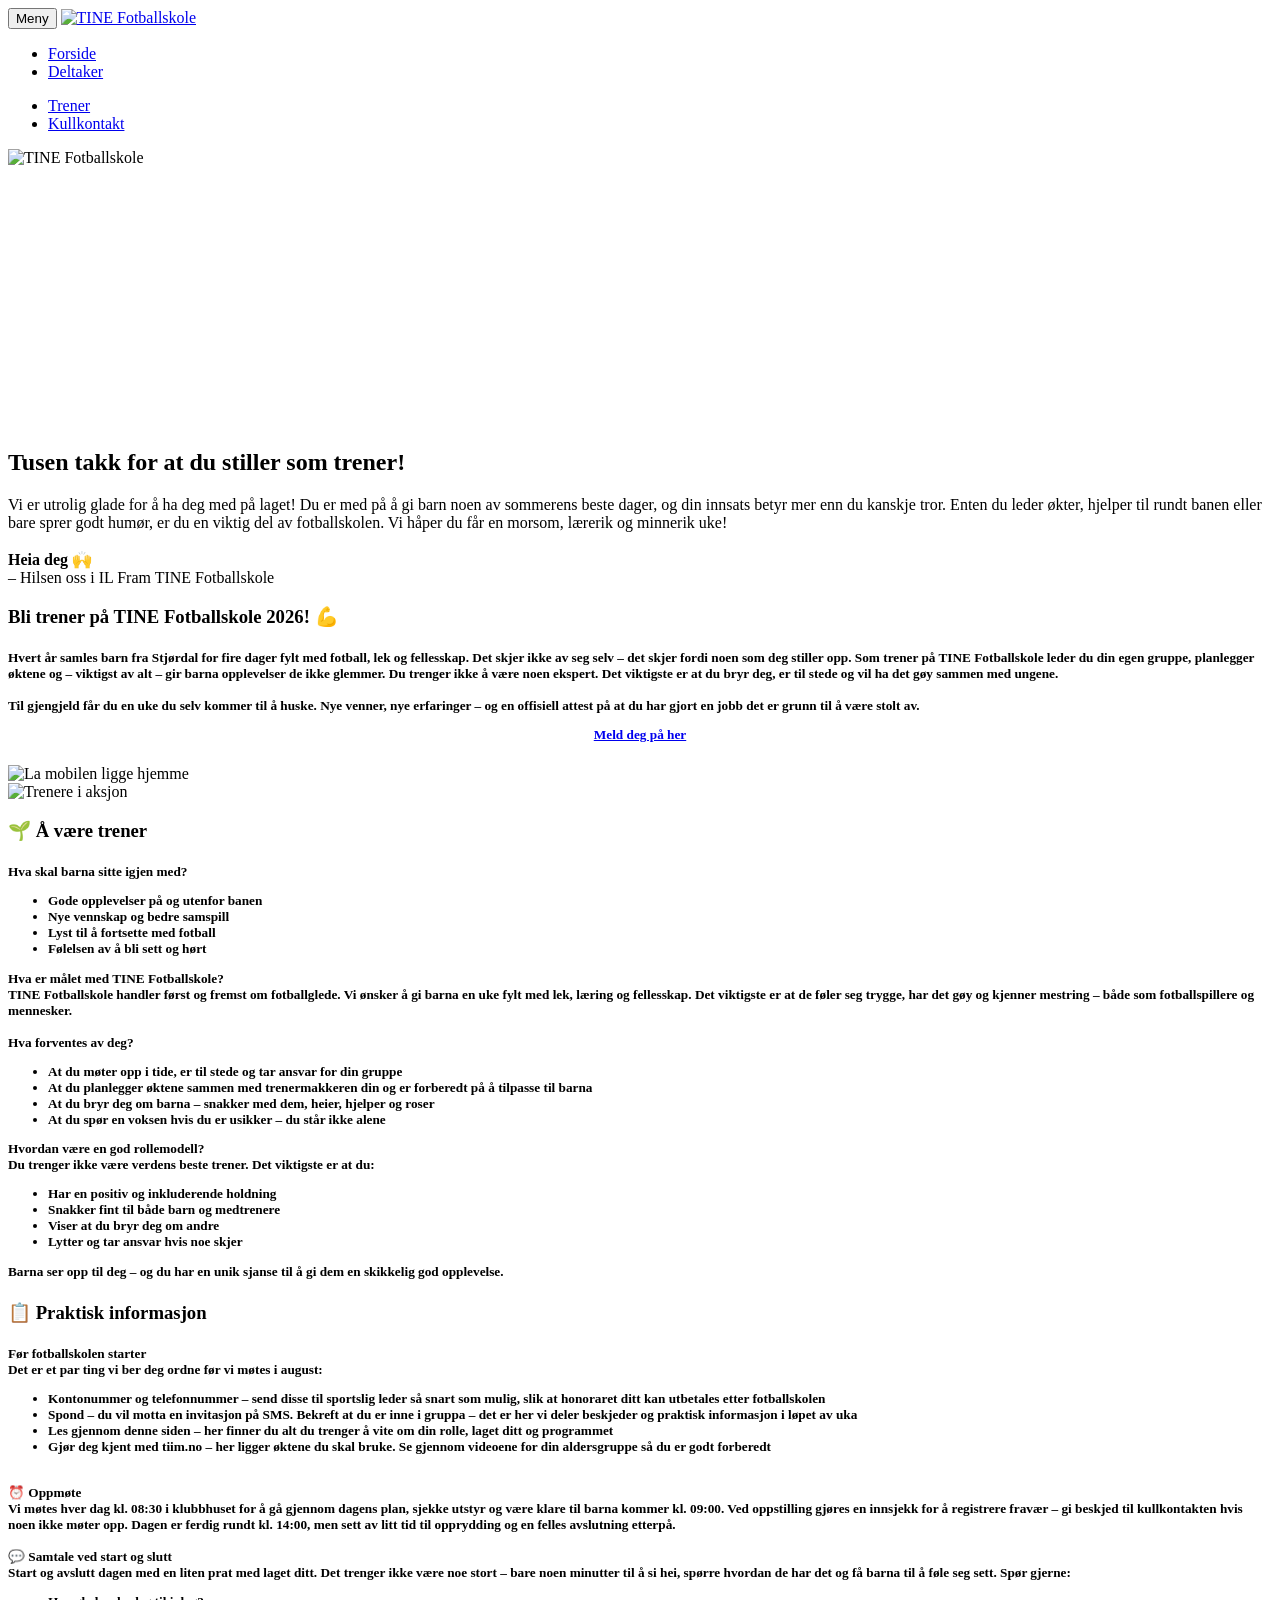
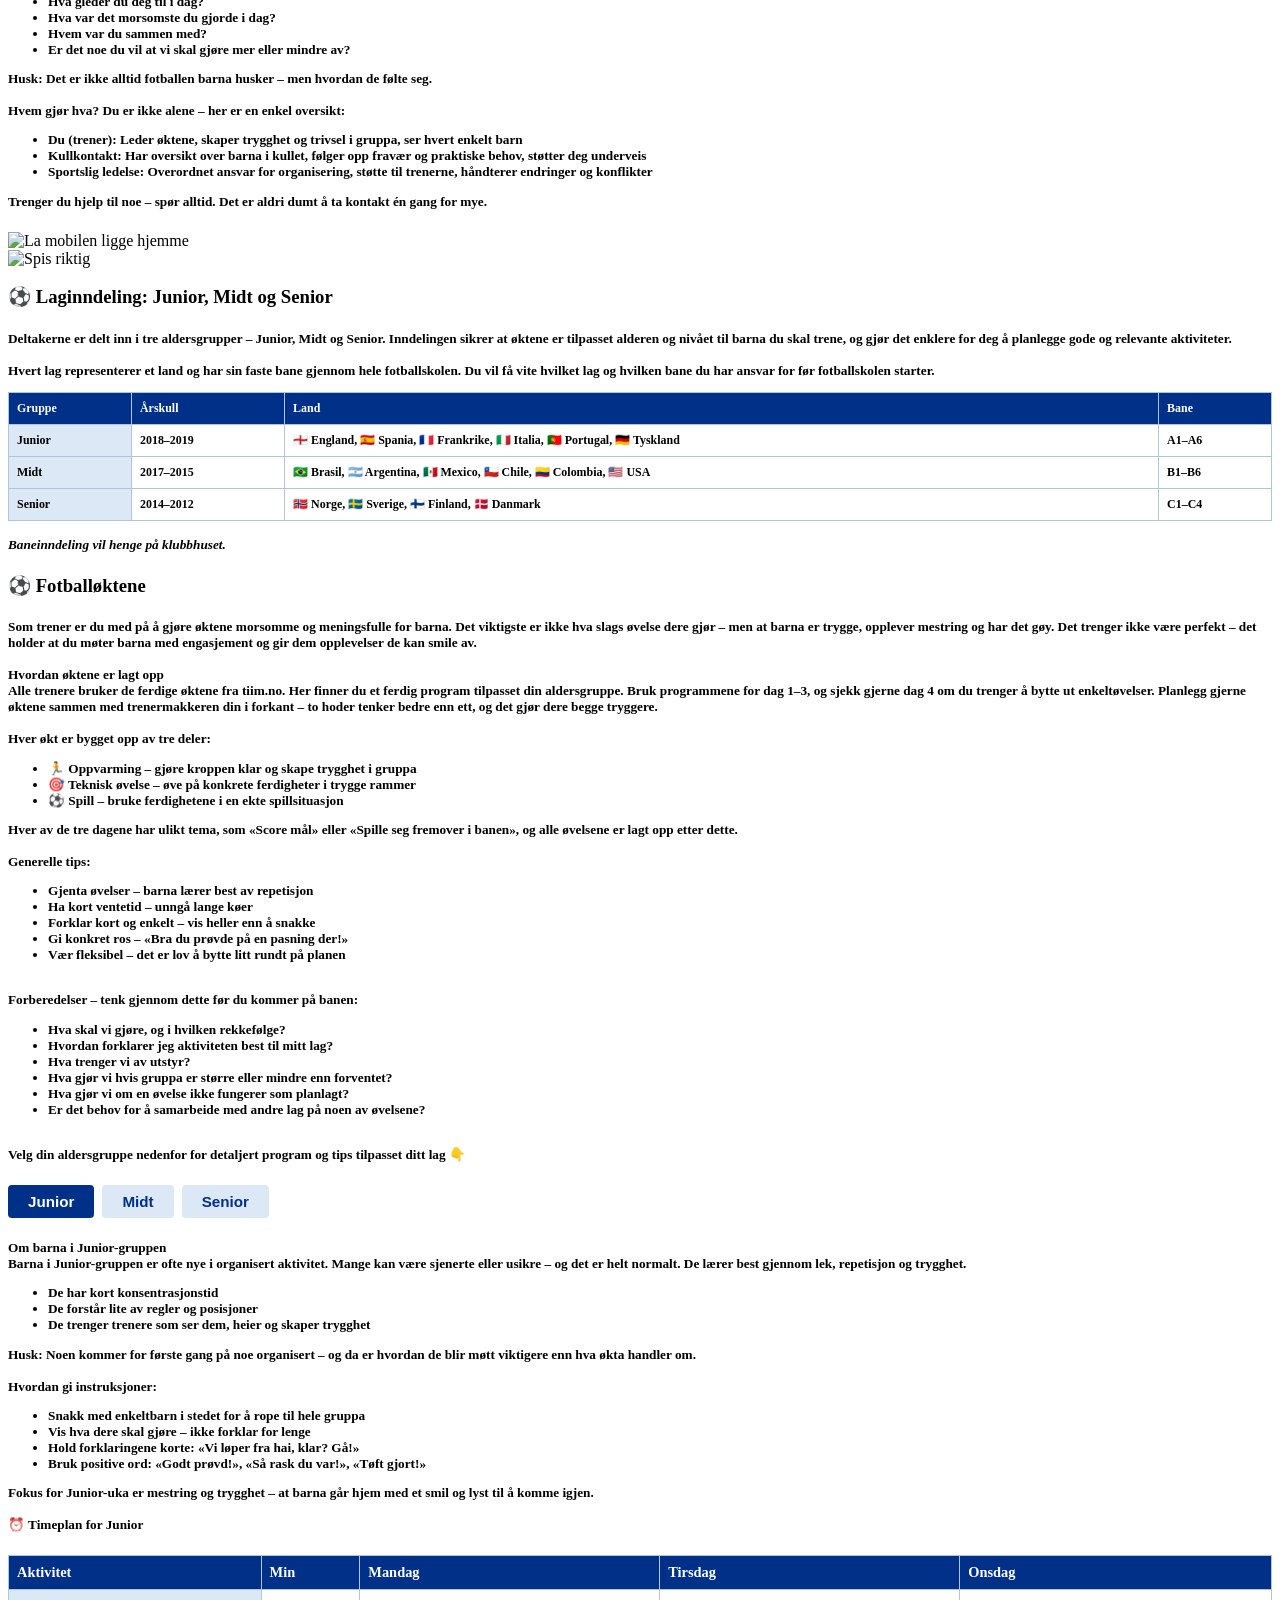
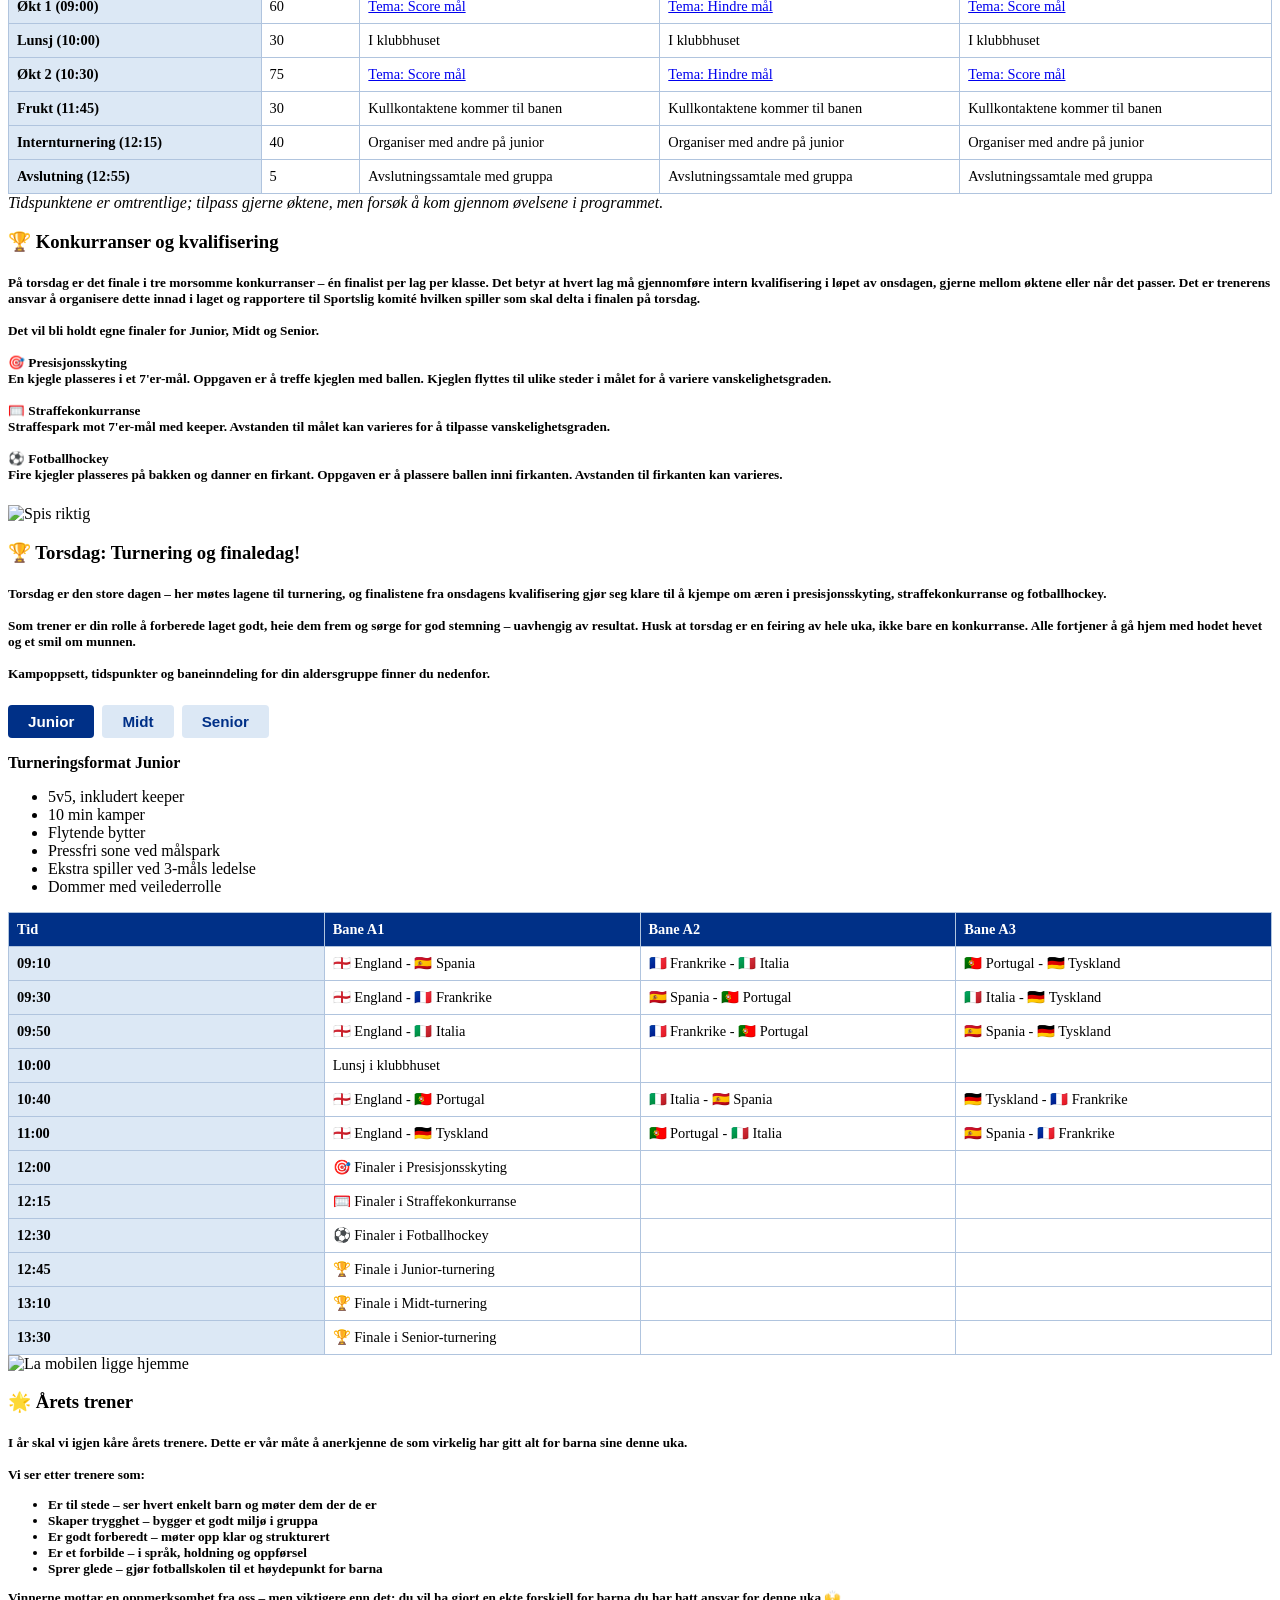
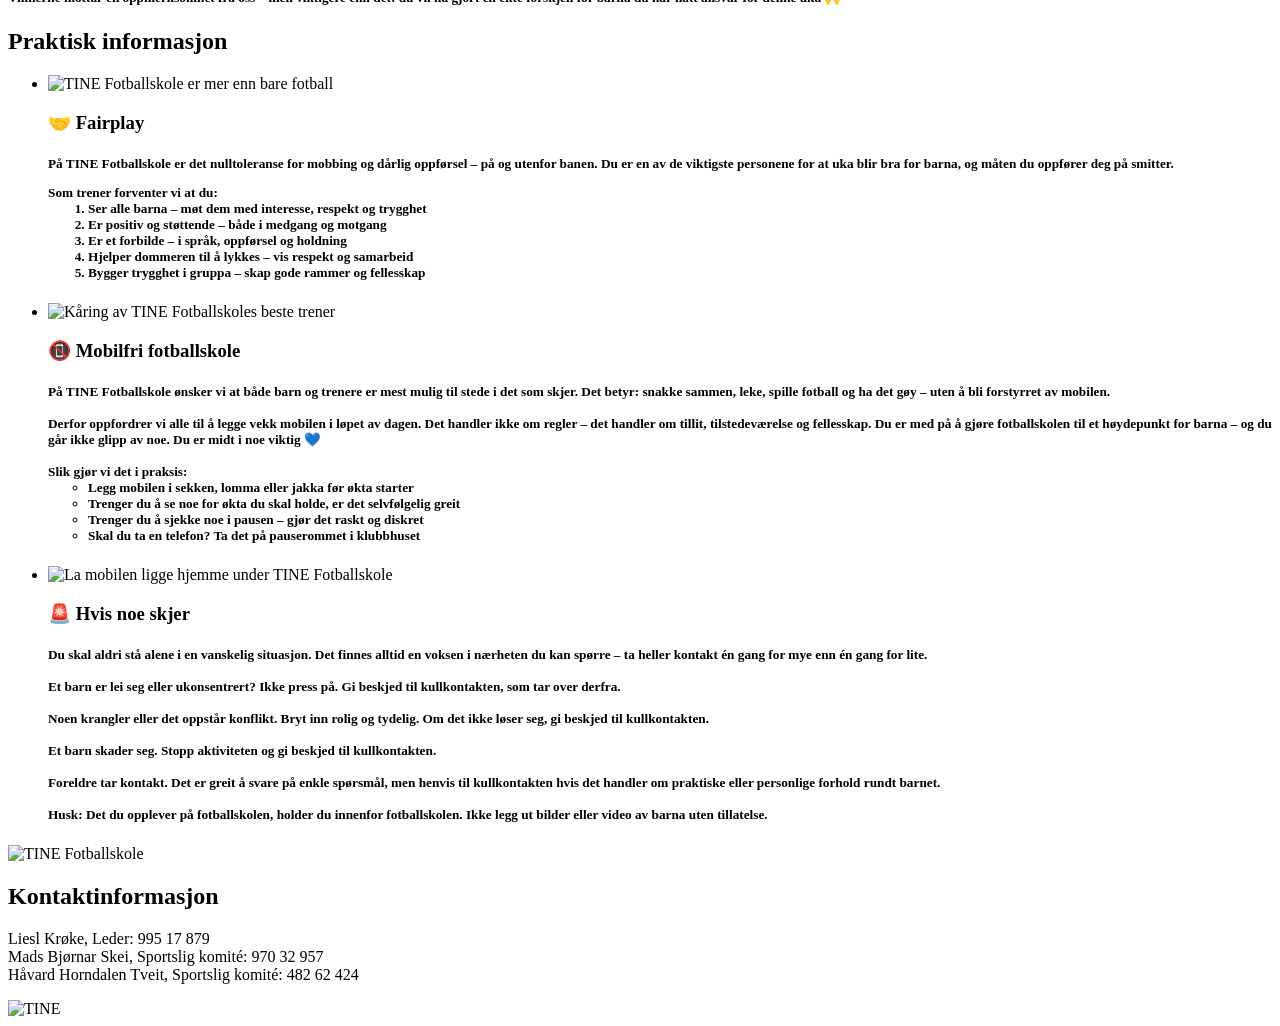
==== trener.html @ 1064e2b9 "Add files via upload" ====
<!doctype html>
<html class="no-js" lang="no">
  <head>
    <meta charset="utf-8" />
    <meta name="viewport" content="width=device-width, initial-scale=1" />
    <title>Trener – TINE Fotballskole</title>

    <link rel="stylesheet" type="text/css" href="Stilark/critical.css" />
    <link rel="stylesheet" type="text/css" href="Stilark/main-style.css" />
    <link rel="stylesheet" type="text/css" href="Stilark/custom.css" />
  </head>

  <body data-portal-component-type="page">
    <header class="page-header page-header--expanded" id="top">
      <div class="page-header__container">
        <button
          class="page-header__toggle page-header__toggle--menu icon icon--hamburger icon--open"
          aria-controls="page-header__menu"
          aria-label="Hovedmeny"
          aria-expanded="false"
        >
          <span class="aria__hide-text">Meny</span>
        </button>

        <a href="index.html" class="page-header__logo" alt="TINE Fotballskole">
          <img
            src="Bilder/logo-tinefootballschool_2021.png"
            class="page-header__logo-img"
            alt="TINE Fotballskole"
          />
        </a>

        <nav class="page-header__menu" id="page-header__menu">
          <div class="page-header__menu--top">
            <ul class="page-header__menu-list">
              <li class="page-header__menu-item">
                <a class="page-header__menu-link" href="index.html">Forside</a>
              </li>
              <li class="page-header__menu-item">
                <a class="page-header__menu-link" href="deltaker.html"
                  >Deltaker</a
                >
              </li>
            </ul>
            <ul class="page-header__menu-list">
              <li class="page-header__menu-item">
                <a class="page-header__menu-link" href="trener.html">Trener</a>
              </li>
              <li class="page-header__menu-item">
                <a class="page-header__menu-link" href="kullkontakt.html"
                  >Kullkontakt</a
                >
              </li>
            </ul>
          </div>
        </nav>
      </div>
    </header>

    <section class="main-container" data-portal-component-type="region">
      <!-- HERO / INTRO -->
      <div class="part">
        <div class="o-intro">
          <div class="m-media o-intro__media">
            <img
              src="Bilder/bilde_generelt1.jpg"
              alt="TINE Fotballskole"
              style="width: 100%; min-height: 280px; object-fit: cover"
            />
          </div>
          <div class="o-intro__content">
            <div class="o-intro__link-container o-intro__link-container-green">
              <div class="o-intro__text">
                <h1 class="o-intro__heading">
                  Tusen takk for at du stiller som trener!
                </h1>
                <p class="o-intro__preface">
                  Vi er utrolig glade for å ha deg med på laget! Du er med på å
                  gi barn noen av sommerens beste dager, og din innsats betyr
                  mer enn du kanskje tror. Enten du leder økter, hjelper til
                  rundt banen eller bare sprer godt humør, er du en viktig del
                  av fotballskolen. Vi håper du får en morsom, lærerik og
                  minnerik uke!
                  <br /><br />
                  <strong>Heia deg 🙌</strong>
                  <br />
                  – Hilsen oss i IL Fram TINE Fotballskole
                </p>
              </div>
            </div>
          </div>
        </div>
      </div>
      <!-- CARD 1: Praktisk info -->
      <div class="flower-divider m-card m-card--featured m-card--image">
        <div class="m-card__inner">
          <div class="m-card__content m-card__content-pink">
            <h3 class="m-card__heading t-heading">
              <strong>Bli trener på TINE Fotballskole 2026! 💪</strong>
            </h3>
            <h5 class="m-card__preface t-preface">
              Hvert år samles barn fra Stjørdal for fire dager fylt med fotball,
              lek og fellesskap. Det skjer ikke av seg selv – det skjer fordi
              noen som deg stiller opp. Som trener på TINE Fotballskole leder du
              din egen gruppe, planlegger øktene og – viktigst av alt – gir
              barna opplevelser de ikke glemmer. Du trenger ikke å være noen
              ekspert. Det viktigste er at du bryr deg, er til stede og vil ha
              det gøy sammen med ungene.
              <br /><br />
              Til gjengjeld får du en uke du selv kommer til å huske. Nye
              venner, nye erfaringer – og en offisiell attest på at du har gjort
              en jobb det er grunn til å være stolt av.
              <br />
              <p style="text-align: center">
                <a
                  href="https://forms.gle/mnMu7Pk9ywzJajiG9"
                  class="btn btn--default"
                  >Meld deg på her</a
                >
              </p>
            </h5>
          </div>
          <div class="m-media m-card__image">
            <img
              src="Bilder/bilde_trener1.jpg"
              alt="La mobilen ligge hjemme"
              style="width: 100%; object-fit: cover"
            />
          </div>
        </div>
      </div>
      <!-- CARD 0: Å være trener -->
      <div class="flower-divider m-card m-card--featured m-card--image">
        <div class="m-card__inner">
          <div class="m-media m-card__image">
            <img
              src="Bilder/bilde_trener2.jpg"
              alt="Trenere i aksjon"
              style="width: 100%; object-fit: cover"
            />
          </div>
          <div class="m-card__content m-card__content-blue">
            <h3 class="m-card__heading t-heading">
              <strong>🌱 Å være trener</strong>
            </h3>
            <h5 class="m-card__preface t-preface">
              <strong>Hva skal barna sitte igjen med?</strong>
              <ul>
                <li>Gode opplevelser på og utenfor banen</li>
                <li>Nye vennskap og bedre samspill</li>
                <li>Lyst til å fortsette med fotball</li>
                <li>Følelsen av å bli sett og hørt</li>
              </ul>
              <strong>Hva er målet med TINE Fotballskole?</strong>
              <br />
              TINE Fotballskole handler først og fremst om fotballglede. Vi
              ønsker å gi barna en uke fylt med lek, læring og fellesskap. Det
              viktigste er at de føler seg trygge, har det gøy og kjenner
              mestring – både som fotballspillere og mennesker.
              <br /><br />
              <strong>Hva forventes av deg?</strong>
              <ul>
                <li>
                  At du møter opp i tide, er til stede og tar ansvar for din
                  gruppe
                </li>
                <li>
                  At du planlegger øktene sammen med trenermakkeren din og er
                  forberedt på å tilpasse til barna
                </li>
                <li>
                  At du bryr deg om barna – snakker med dem, heier, hjelper og
                  roser
                </li>
                <li>
                  At du spør en voksen hvis du er usikker – du står ikke alene
                </li>
              </ul>
              <strong>Hvordan være en god rollemodell?</strong>
              <br />
              Du trenger ikke være verdens beste trener. Det viktigste er at du:
              <ul>
                <li>Har en positiv og inkluderende holdning</li>
                <li>Snakker fint til både barn og medtrenere</li>
                <li>Viser at du bryr deg om andre</li>
                <li>Lytter og tar ansvar hvis noe skjer</li>
              </ul>
              Barna ser opp til deg – og du har en unik sjanse til å gi dem en
              skikkelig god opplevelse.
            </h5>
          </div>
        </div>
      </div>

      <!-- CARD 1: Praktisk info -->
      <div class="flower-divider m-card m-card--featured m-card--image">
        <div class="m-card__inner">
          <div class="m-card__content m-card__content-green">
            <h3 class="m-card__heading t-heading">
              <strong>📋 Praktisk informasjon</strong>
            </h3>
            <h5 class="m-card__preface t-preface">
              <strong>Før fotballskolen starter</strong>
              <br />
              Det er et par ting vi ber deg ordne før vi møtes i august:
              <ul>
                <li>
                  <strong>Kontonummer og telefonnummer</strong> – send disse til
                  sportslig leder så snart som mulig, slik at honoraret ditt kan
                  utbetales etter fotballskolen
                </li>
                <li>
                  <strong>Spond</strong> – du vil motta en invitasjon på SMS.
                  Bekreft at du er inne i gruppa – det er her vi deler beskjeder
                  og praktisk informasjon i løpet av uka
                </li>
                <li>
                  <strong>Les gjennom denne siden</strong> – her finner du alt
                  du trenger å vite om din rolle, laget ditt og programmet
                </li>
                <li>
                  <strong>Gjør deg kjent med tiim.no</strong> – her ligger
                  øktene du skal bruke. Se gjennom videoene for din aldersgruppe
                  så du er godt forberedt
                </li>
              </ul>
              <br />
              <strong>⏰ Oppmøte</strong>
              <br />
              Vi møtes hver dag kl. <strong>08:30 i klubbhuset</strong> for å gå
              gjennom dagens plan, sjekke utstyr og være klare til barna kommer
              kl. 09:00. Ved oppstilling gjøres en innsjekk for å registrere
              fravær – gi beskjed til kullkontakten hvis noen ikke møter opp.
              Dagen er ferdig rundt kl. 14:00, men sett av litt tid til
              opprydding og en felles avslutning etterpå. <br /><br />
              <strong>💬 Samtale ved start og slutt</strong>
              <br />
              Start og avslutt dagen med en liten prat med laget ditt. Det
              trenger ikke være noe stort – bare noen minutter til å si hei,
              spørre hvordan de har det og få barna til å føle seg sett. Spør
              gjerne:
              <ul>
                <li>Hva gleder du deg til i dag?</li>
                <li>Hva var det morsomste du gjorde i dag?</li>
                <li>Hvem var du sammen med?</li>
                <li>Er det noe du vil at vi skal gjøre mer eller mindre av?</li>
              </ul>
              Husk: Det er ikke alltid fotballen barna husker – men hvordan de
              følte seg.
              <br /><br />
              <strong>Hvem gjør hva?</strong>
              Du er ikke alene – her er en enkel oversikt:
              <ul>
                <li>
                  <strong>Du (trener):</strong> Leder øktene, skaper trygghet og
                  trivsel i gruppa, ser hvert enkelt barn
                </li>
                <li>
                  <strong>Kullkontakt:</strong> Har oversikt over barna i
                  kullet, følger opp fravær og praktiske behov, støtter deg
                  underveis
                </li>
                <li>
                  <strong>Sportslig ledelse:</strong> Overordnet ansvar for
                  organisering, støtte til trenerne, håndterer endringer og
                  konflikter
                </li>
              </ul>
              Trenger du hjelp til noe – spør alltid. Det er aldri dumt å ta
              kontakt én gang for mye.
            </h5>
          </div>
          <div class="m-media m-card__image">
            <img
              src="Bilder/bilde_keeper.jpg"
              alt="La mobilen ligge hjemme"
              style="width: 100%; object-fit: cover"
            />
          </div>
        </div>
      </div>

      <!-- CARD 2: Laginndeling -->
      <div class="flower-divider m-card m-card--featured m-card--image">
        <div class="m-card__inner">
          <div class="m-media m-card__image">
            <img
              src="Bilder/bilde_mat.jpg"
              alt="Spis riktig"
              style="width: 100%; object-fit: cover"
            />
          </div>
          <div class="m-card__content m-card__content-purple">
            <h3 class="m-card__heading t-heading">
              <strong>⚽ Laginndeling: Junior, Midt og Senior</strong>
            </h3>
            <h5 class="m-card__preface t-preface">
              <p>
                Deltakerne er delt inn i tre aldersgrupper – Junior, Midt og
                Senior. Inndelingen sikrer at øktene er tilpasset alderen og
                nivået til barna du skal trene, og gjør det enklere for deg å
                planlegge gode og relevante aktiviteter.
                <br /><br />
                Hvert lag representerer et land og har sin faste bane gjennom
                hele fotballskolen. Du vil få vite hvilket lag og hvilken bane
                du har ansvar for før fotballskolen starter.
              </p>
              <table
                style="
                  width: 100%;
                  border-collapse: collapse;
                  margin-top: 1em;
                  font-size: 0.9em;
                "
              >
                <thead>
                  <tr>
                    <th
                      style="
                        background: #003087;
                        color: white;
                        padding: 8px;
                        border: 1px solid #b0c4de;
                        text-align: left;
                      "
                    >
                      Gruppe
                    </th>
                    <th
                      style="
                        background: #003087;
                        color: white;
                        padding: 8px;
                        border: 1px solid #b0c4de;
                        text-align: left;
                      "
                    >
                      <strong>Årskull</strong>
                    </th>
                    <th
                      style="
                        background: #003087;
                        color: white;
                        padding: 8px;
                        border: 1px solid #b0c4de;
                        text-align: left;
                      "
                    >
                      <strong>Land</strong>
                    </th>
                    <th
                      style="
                        background: #003087;
                        color: white;
                        padding: 8px;
                        border: 1px solid #b0c4de;
                        text-align: left;
                      "
                    >
                      <strong>Bane</strong>
                    </th>
                  </tr>
                </thead>
                <tbody>
                  <tr>
                    <th
                      style="
                        background: #dce8f5;
                        padding: 8px;
                        border: 1px solid #b0c4de;
                        text-align: left;
                        font-weight: bold;
                      "
                    >
                      <strong>Junior</strong>
                    </th>
                    <td style="padding: 8px; border: 1px solid #b0c4de">
                      2018–2019
                    </td>
                    <td style="padding: 8px; border: 1px solid #b0c4de">
                      🏴󠁧󠁢󠁥󠁮󠁧󠁿 England, 🇪🇸 Spania, 🇫🇷 Frankrike, 🇮🇹 Italia, 🇵🇹
                      Portugal, 🇩🇪 Tyskland
                    </td>
                    <td style="padding: 8px; border: 1px solid #b0c4de">
                      A1–A6
                    </td>
                  </tr>
                  <tr>
                    <th
                      style="
                        background: #dce8f5;
                        padding: 8px;
                        border: 1px solid #b0c4de;
                        text-align: left;
                        font-weight: bold;
                      "
                    >
                      <strong>Midt</strong>
                    </th>
                    <td style="padding: 8px; border: 1px solid #b0c4de">
                      2017–2015
                    </td>
                    <td style="padding: 8px; border: 1px solid #b0c4de">
                      🇧🇷 Brasil, 🇦🇷 Argentina, 🇲🇽 Mexico, 🇨🇱 Chile, 🇨🇴 Colombia,
                      🇺🇸 USA
                    </td>
                    <td style="padding: 8px; border: 1px solid #b0c4de">
                      B1–B6
                    </td>
                  </tr>
                  <tr>
                    <th
                      style="
                        background: #dce8f5;
                        padding: 8px;
                        border: 1px solid #b0c4de;
                        text-align: left;
                        font-weight: bold;
                      "
                    >
                      <strong>Senior</strong>
                    </th>
                    <td style="padding: 8px; border: 1px solid #b0c4de">
                      2014–2012
                    </td>
                    <td style="padding: 8px; border: 1px solid #b0c4de">
                      🇳🇴 Norge, 🇸🇪 Sverige, 🇫🇮 Finland, 🇩🇰 Danmark
                    </td>
                    <td style="padding: 8px; border: 1px solid #b0c4de">
                      C1–C4
                    </td>
                  </tr>
                </tbody>
              </table>
              <br />
              <em>Baneinndeling vil henge på klubbhuset.</em>
            </h5>
          </div>
        </div>
      </div>

      <!-- CARD 3: Fotballøktene -->
      <div class="flower-divider m-card m-card--featured">
        <div class="m-card__inner">
          <div class="m-card__content m-card__content-blue" style="width: 100%">
            <h3 class="m-card__heading t-heading">
              <strong>⚽ Fotballøktene</strong>
            </h3>
            <h5 class="m-card__preface t-preface">
              Som trener er du med på å gjøre øktene morsomme og meningsfulle
              for barna. Det viktigste er ikke hva slags øvelse dere gjør – men
              at barna er trygge, opplever mestring og har det gøy. Det trenger
              ikke være perfekt – det holder at du møter barna med engasjement
              og gir dem opplevelser de kan smile av.
              <br /><br />
              <strong>Hvordan øktene er lagt opp</strong> <br />
              Alle trenere bruker de ferdige øktene fra tiim.no. Her finner du
              et ferdig program tilpasset din aldersgruppe. Bruk programmene for
              dag 1–3, og sjekk gjerne dag 4 om du trenger å bytte ut
              enkeltøvelser. Planlegg gjerne øktene sammen med trenermakkeren
              din i forkant – to hoder tenker bedre enn ett, og det gjør dere
              begge tryggere.
              <br /><br />
              <strong>Hver økt er bygget opp av tre deler:</strong>
              <ul>
                <li>
                  🏃 Oppvarming – gjøre kroppen klar og skape trygghet i gruppa
                </li>
                <li>
                  🎯 Teknisk øvelse – øve på konkrete ferdigheter i trygge
                  rammer
                </li>
                <li>⚽ Spill – bruke ferdighetene i en ekte spillsituasjon</li>
              </ul>
              Hver av de tre dagene har ulikt tema, som «Score mål» eller
              «Spille seg fremover i banen», og alle øvelsene er lagt opp etter
              dette.
              <br /><br />
              <strong>Generelle tips:</strong>
              <ul>
                <li>Gjenta øvelser – barna lærer best av repetisjon</li>
                <li>Ha kort ventetid – unngå lange køer</li>
                <li>Forklar kort og enkelt – vis heller enn å snakke</li>
                <li>Gi konkret ros – «Bra du prøvde på en pasning der!»</li>
                <li>Vær fleksibel – det er lov å bytte litt rundt på planen</li>
              </ul>
              <br />
              <strong
                >Forberedelser – tenk gjennom dette før du kommer på
                banen:</strong
              >
              <ul>
                <li>Hva skal vi gjøre, og i hvilken rekkefølge?</li>
                <li>Hvordan forklarer jeg aktiviteten best til mitt lag?</li>
                <li>Hva trenger vi av utstyr?</li>
                <li>
                  Hva gjør vi hvis gruppa er større eller mindre enn forventet?
                </li>
                <li>Hva gjør vi om en øvelse ikke fungerer som planlagt?</li>
                <li>
                  Er det behov for å samarbeide med andre lag på noen av
                  øvelsene?
                </li>
              </ul>
              <br />
              Velg din aldersgruppe nedenfor for detaljert program og tips
              tilpasset ditt lag 👇
            </h5>

            <!-- Faneknapper -->
            <div style="display: flex; gap: 8px; margin: 1em 0">
              <button
                id="tab-btn-junior"
                onclick="showDagsprogramTab('junior')"
                style="
                  padding: 8px 20px;
                  background: #003087;
                  color: white;
                  border: none;
                  border-radius: 4px;
                  cursor: pointer;
                  font-weight: bold;
                  font-size: 0.95em;
                "
              >
                Junior
              </button>
              <button
                id="tab-btn-midt"
                onclick="showDagsprogramTab('midt')"
                style="
                  padding: 8px 20px;
                  background: #dce8f5;
                  color: #003087;
                  border: none;
                  border-radius: 4px;
                  cursor: pointer;
                  font-weight: bold;
                  font-size: 0.95em;
                "
              >
                Midt
              </button>
              <button
                id="tab-btn-senior"
                onclick="showDagsprogramTab('senior')"
                style="
                  padding: 8px 20px;
                  background: #dce8f5;
                  color: #003087;
                  border: none;
                  border-radius: 4px;
                  cursor: pointer;
                  font-weight: bold;
                  font-size: 0.95em;
                "
              >
                Senior
              </button>
            </div>

            <!-- Junior: mandag–onsdag -->
            <div id="dagsprogram-junior">
              <h5 class="m-card__preface t-preface">
                <strong>Om barna i Junior-gruppen</strong>
                <br />
                Barna i Junior-gruppen er ofte nye i organisert aktivitet. Mange
                kan være sjenerte eller usikre – og det er helt normalt. De
                lærer best gjennom lek, repetisjon og trygghet.
                <ul>
                  <li>De har kort konsentrasjonstid</li>
                  <li>De forstår lite av regler og posisjoner</li>
                  <li>
                    De trenger trenere som ser dem, heier og skaper trygghet
                  </li>
                </ul>
                Husk: Noen kommer for første gang på noe organisert – og da er
                hvordan de blir møtt viktigere enn hva økta handler om.
                <br /><br />
                <strong>Hvordan gi instruksjoner:</strong>
                <ul>
                  <li>
                    Snakk med enkeltbarn i stedet for å rope til hele gruppa
                  </li>
                  <li>Vis hva dere skal gjøre – ikke forklar for lenge</li>
                  <li>
                    Hold forklaringene korte: «Vi løper fra hai, klar? Gå!»
                  </li>
                  <li>
                    Bruk positive ord: «Godt prøvd!», «Så rask du var!», «Tøft
                    gjort!»
                  </li>
                </ul>
                Fokus for Junior-uka er mestring og trygghet – at barna går hjem
                med et smil og lyst til å komme igjen.
                <br /><br />
                <strong>⏰ Timeplan for Junior</strong>
              </h5>
              <table
                style="
                  width: 100%;
                  border-collapse: collapse;
                  margin-top: 0.5em;
                  font-size: 0.9em;
                  table-layout: fixed;
                "
              >
                <thead>
                  <tr>
                    <th
                      style="
                        background: #003087;
                        color: white;
                        padding: 8px;
                        border: 1px solid #b0c4de;
                        text-align: left;
                        width: 20%;
                      "
                    >
                      Aktivitet
                    </th>
                    <th
                      style="
                        background: #003087;
                        color: white;
                        padding: 8px;
                        border: 1px solid #b0c4de;
                        text-align: left;
                        width: 7%;
                      "
                    >
                      Min
                    </th>
                    <th
                      style="
                        background: #003087;
                        color: white;
                        padding: 8px;
                        border: 1px solid #b0c4de;
                        text-align: left;
                        width: 24%;
                      "
                    >
                      Mandag
                    </th>
                    <th
                      style="
                        background: #003087;
                        color: white;
                        padding: 8px;
                        border: 1px solid #b0c4de;
                        text-align: left;
                        width: 24%;
                      "
                    >
                      Tirsdag
                    </th>
                    <th
                      style="
                        background: #003087;
                        color: white;
                        padding: 8px;
                        border: 1px solid #b0c4de;
                        text-align: left;
                        width: 25%;
                      "
                    >
                      Onsdag
                    </th>
                  </tr>
                </thead>
                <tbody>
                  <tr>
                    <th
                      style="
                        background: #dce8f5;
                        padding: 8px;
                        border: 1px solid #b0c4de;
                        text-align: left;
                        font-weight: bold;
                      "
                    >
                      Økt 1 (09:00)
                    </th>
                    <td style="padding: 8px; border: 1px solid #b0c4de">60</td>
                    <td style="padding: 8px; border: 1px solid #b0c4de">
                      <a
                        href="https://tiim.no/okt/tine-fotballskole-dag-1-6-7-ar-tema-score-mal"
                        >Tema: Score mål</a
                      >
                    </td>
                    <td style="padding: 8px; border: 1px solid #b0c4de">
                      <a
                        href="https://tiim.no/okt/tine-fotballskole-dag-2-6-7-ar-tema-hindre-mal"
                        >Tema: Hindre mål</a
                      >
                    </td>
                    <td style="padding: 8px; border: 1px solid #b0c4de">
                      <a
                        href="https://tiim.no/okt/tine-fotballskole-dag-3-6-7-ar-tema-score-mal"
                        >Tema: Score mål</a
                      >
                    </td>
                  </tr>
                  <tr>
                    <th
                      style="
                        background: #dce8f5;
                        padding: 8px;
                        border: 1px solid #b0c4de;
                        text-align: left;
                        font-weight: bold;
                      "
                    >
                      Lunsj (10:00)
                    </th>
                    <td style="padding: 8px; border: 1px solid #b0c4de">30</td>
                    <td style="padding: 8px; border: 1px solid #b0c4de">
                      I klubbhuset
                    </td>
                    <td style="padding: 8px; border: 1px solid #b0c4de">
                      I klubbhuset
                    </td>
                    <td style="padding: 8px; border: 1px solid #b0c4de">
                      I klubbhuset
                    </td>
                  </tr>
                  <tr>
                    <th
                      style="
                        background: #dce8f5;
                        padding: 8px;
                        border: 1px solid #b0c4de;
                        text-align: left;
                        font-weight: bold;
                      "
                    >
                      Økt 2 (10:30)
                    </th>
                    <td style="padding: 8px; border: 1px solid #b0c4de">75</td>
                    <td style="padding: 8px; border: 1px solid #b0c4de">
                      <a
                        href="https://tiim.no/okt/tine-fotballskole-dag-1-6-7-ar-tema-score-mal"
                        >Tema: Score mål</a
                      >
                    </td>
                    <td style="padding: 8px; border: 1px solid #b0c4de">
                      <a
                        href="https://tiim.no/okt/tine-fotballskole-dag-2-6-7-ar-tema-hindre-mal"
                        >Tema: Hindre mål</a
                      >
                    </td>
                    <td style="padding: 8px; border: 1px solid #b0c4de">
                      <a
                        href="https://tiim.no/okt/tine-fotballskole-dag-3-6-7-ar-tema-score-mal"
                        >Tema: Score mål</a
                      >
                    </td>
                  </tr>
                  <tr>
                    <th
                      style="
                        background: #dce8f5;
                        padding: 8px;
                        border: 1px solid #b0c4de;
                        text-align: left;
                        font-weight: bold;
                      "
                    >
                      Frukt (11:45)
                    </th>
                    <td style="padding: 8px; border: 1px solid #b0c4de">30</td>
                    <td style="padding: 8px; border: 1px solid #b0c4de">
                      Kullkontaktene kommer til banen
                    </td>
                    <td style="padding: 8px; border: 1px solid #b0c4de">
                      Kullkontaktene kommer til banen
                    </td>
                    <td style="padding: 8px; border: 1px solid #b0c4de">
                      Kullkontaktene kommer til banen
                    </td>
                  </tr>
                  <tr>
                    <th
                      style="
                        background: #dce8f5;
                        padding: 8px;
                        border: 1px solid #b0c4de;
                        text-align: left;
                        font-weight: bold;
                      "
                    >
                      Internturnering (12:15)
                    </th>
                    <td style="padding: 8px; border: 1px solid #b0c4de">40</td>
                    <td style="padding: 8px; border: 1px solid #b0c4de">
                      Organiser med andre på junior
                    </td>
                    <td style="padding: 8px; border: 1px solid #b0c4de">
                      Organiser med andre på junior
                    </td>
                    <td style="padding: 8px; border: 1px solid #b0c4de">
                      Organiser med andre på junior
                    </td>
                  </tr>
                  <tr>
                    <th
                      style="
                        background: #dce8f5;
                        padding: 8px;
                        border: 1px solid #b0c4de;
                        text-align: left;
                        font-weight: bold;
                      "
                    >
                      Avslutning (12:55)
                    </th>
                    <td style="padding: 8px; border: 1px solid #b0c4de">5</td>
                    <td style="padding: 8px; border: 1px solid #b0c4de">
                      Avslutningssamtale med gruppa
                    </td>
                    <td style="padding: 8px; border: 1px solid #b0c4de">
                      Avslutningssamtale med gruppa
                    </td>
                    <td style="padding: 8px; border: 1px solid #b0c4de">
                      Avslutningssamtale med gruppa
                    </td>
                  </tr>
                </tbody>
              </table>
              <em
                >Tidspunktene er omtrentlige; tilpass gjerne øktene, men forsøk
                å kom gjennom øvelsene i programmet.
              </em>
            </div>

            <!-- Midt: mandag–onsdag -->
            <div id="dagsprogram-midt" style="display: none">
              <h5 class="m-card__preface t-preface">
                <strong>Om barna i Midt-gruppen</strong>
                <br />
                Barna i Midt-gruppen har mer energi, bedre motorikk og begynner
                å forstå struktur og lagspill. Mange kjenner spillet litt fra
                før, men nivået varierer mye – og det er helt normalt!
                <ul>
                  <li>De elsker konkurranse og lek</li>
                  <li>
                    De begynner å forstå «hva er en pasning», «hvorfor stå her»
                  </li>
                  <li>
                    De trenger voksne som gir trygghet, retning og rom for
                    utforsking
                  </li>
                  <li>Mange i denne alderen trenger å bli sett og anerkjent</li>
                  <li>
                    Husk at noen er usikre – spesielt hvis de er nye i miljøet
                  </li>
                </ul>
                <br />
                <strong>Hvordan gi instruksjoner:</strong>
                <ul>
                  <li>
                    Si hva dere skal øve på og hvorfor – f.eks. «Vi trener på
                    pasninger så vi kan holde på ballen lenger»
                  </li>
                  <li>Vis øvelsen og start fort – ikke prat for lenge</li>
                  <li>
                    Gi konkret og positiv tilbakemelding underveis – f.eks. «Bra
                    at du så medspilleren der!» eller «Kult at du prøvde å snu
                    deg før du skjøt!»
                  </li>
                  <li>
                    Still spørsmål som får dem til å tenke – f.eks. «Hva kunne
                    dere gjort annerledes der?» eller «Hvordan kom dere ut av
                    det presset?»
                  </li>
                </ul>
                Fokus for Midt-uka er mestring, lagfølelse og begynnende
                spillforståelse – barna skal gå hjem med lyst til å lære mer.
                <br /><br />
                <strong>⏰ Timeplan for Midt</strong>
              </h5>
              <table
                style="
                  width: 100%;
                  border-collapse: collapse;
                  margin-top: 0.5em;
                  font-size: 0.9em;
                  table-layout: fixed;
                "
              >
                <thead>
                  <tr>
                    <th
                      style="
                        background: #003087;
                        color: white;
                        padding: 8px;
                        border: 1px solid #b0c4de;
                        text-align: left;
                        width: 20%;
                      "
                    >
                      Aktivitet
                    </th>
                    <th
                      style="
                        background: #003087;
                        color: white;
                        padding: 8px;
                        border: 1px solid #b0c4de;
                        text-align: left;
                        width: 7%;
                      "
                    >
                      Min
                    </th>
                    <th
                      style="
                        background: #003087;
                        color: white;
                        padding: 8px;
                        border: 1px solid #b0c4de;
                        text-align: left;
                        width: 24%;
                      "
                    >
                      Mandag
                    </th>
                    <th
                      style="
                        background: #003087;
                        color: white;
                        padding: 8px;
                        border: 1px solid #b0c4de;
                        text-align: left;
                        width: 24%;
                      "
                    >
                      Tirsdag
                    </th>
                    <th
                      style="
                        background: #003087;
                        color: white;
                        padding: 8px;
                        border: 1px solid #b0c4de;
                        text-align: left;
                        width: 25%;
                      "
                    >
                      Onsdag
                    </th>
                  </tr>
                </thead>
                <tbody>
                  <tr>
                    <th
                      style="
                        background: #dce8f5;
                        padding: 8px;
                        border: 1px solid #b0c4de;
                        text-align: left;
                        font-weight: bold;
                      "
                    >
                      Økt 1 (09:00)
                    </th>
                    <td style="padding: 8px; border: 1px solid #b0c4de">90</td>
                    <td style="padding: 8px; border: 1px solid #b0c4de">
                      <a
                        href="https://tiim.no/okt/tine-fotballskole-dag-1-8-9-ar"
                        >Tema: Spille seg fremover i banen</a
                      >
                    </td>
                    <td style="padding: 8px; border: 1px solid #b0c4de">
                      <a
                        href="https://tiim.no/okt/tine-fotballskole-dag-2-8-9-ar-tema-komme-til-avslutning"
                        >Tema: Komme til avslutning</a
                      >
                    </td>
                    <td style="padding: 8px; border: 1px solid #b0c4de">
                      <a
                        href="https://tiim.no/okt/tine-fotballskole-dag-3-8-9-ar-tema-vinne-ball"
                        >Tema: Vinne ball</a
                      >
                    </td>
                  </tr>
                  <tr>
                    <th
                      style="
                        background: #dce8f5;
                        padding: 8px;
                        border: 1px solid #b0c4de;
                        text-align: left;
                        font-weight: bold;
                      "
                    >
                      Lunsj (10:30)
                    </th>
                    <td style="padding: 8px; border: 1px solid #b0c4de">30</td>
                    <td style="padding: 8px; border: 1px solid #b0c4de">
                      I klubbhuset
                    </td>
                    <td style="padding: 8px; border: 1px solid #b0c4de">
                      I klubbhuset
                    </td>
                    <td style="padding: 8px; border: 1px solid #b0c4de">
                      I klubbhuset
                    </td>
                  </tr>
                  <tr>
                    <th
                      style="
                        background: #dce8f5;
                        padding: 8px;
                        border: 1px solid #b0c4de;
                        text-align: left;
                        font-weight: bold;
                      "
                    >
                      Økt 2 (11:00)
                    </th>
                    <td style="padding: 8px; border: 1px solid #b0c4de">90</td>
                    <td style="padding: 8px; border: 1px solid #b0c4de">
                      <a
                        href="https://tiim.no/okt/tine-fotballskole-dag-1-8-9-ar"
                        >Tema: Spille seg fremover i banen</a
                      >
                    </td>
                    <td style="padding: 8px; border: 1px solid #b0c4de">
                      <a
                        href="https://tiim.no/okt/tine-fotballskole-dag-2-8-9-ar-tema-komme-til-avslutning"
                        >Tema: Komme til avslutning</a
                      >
                    </td>
                    <td style="padding: 8px; border: 1px solid #b0c4de">
                      <a
                        href="https://tiim.no/okt/tine-fotballskole-dag-3-8-9-ar-tema-vinne-ball"
                        >Tema: Vinne ball</a
                      >
                    </td>
                  </tr>
                  <tr>
                    <th
                      style="
                        background: #dce8f5;
                        padding: 8px;
                        border: 1px solid #b0c4de;
                        text-align: left;
                        font-weight: bold;
                      "
                    >
                      Frukt (12:30)
                    </th>
                    <td style="padding: 8px; border: 1px solid #b0c4de">30</td>
                    <td style="padding: 8px; border: 1px solid #b0c4de">
                      Kullkontaktene kommer til banen
                    </td>
                    <td style="padding: 8px; border: 1px solid #b0c4de">
                      Kullkontaktene kommer til banen
                    </td>
                    <td style="padding: 8px; border: 1px solid #b0c4de">
                      Kullkontaktene kommer til banen
                    </td>
                  </tr>
                  <tr>
                    <th
                      style="
                        background: #dce8f5;
                        padding: 8px;
                        border: 1px solid #b0c4de;
                        text-align: left;
                        font-weight: bold;
                      "
                    >
                      Internturnering (13:00)
                    </th>
                    <td style="padding: 8px; border: 1px solid #b0c4de">50</td>
                    <td style="padding: 8px; border: 1px solid #b0c4de">
                      Organiser med andre på Midt
                    </td>
                    <td style="padding: 8px; border: 1px solid #b0c4de">
                      Organiser med andre på Midt
                    </td>
                    <td style="padding: 8px; border: 1px solid #b0c4de">
                      Organiser med andre på Midt
                    </td>
                  </tr>
                  <tr>
                    <th
                      style="
                        background: #dce8f5;
                        padding: 8px;
                        border: 1px solid #b0c4de;
                        text-align: left;
                        font-weight: bold;
                      "
                    >
                      Avslutning (13:50)
                    </th>
                    <td style="padding: 8px; border: 1px solid #b0c4de">10</td>
                    <td style="padding: 8px; border: 1px solid #b0c4de">
                      Avslutningssamtale med gruppa
                    </td>
                    <td style="padding: 8px; border: 1px solid #b0c4de">
                      Avslutningssamtale med gruppa
                    </td>
                    <td style="padding: 8px; border: 1px solid #b0c4de">
                      Avslutningssamtale med gruppa
                    </td>
                  </tr>
                </tbody>
              </table>
              <em
                >Tidspunktene er omtrentlige; tilpass gjerne øktene, men forsøk
                å kom gjennom øvelsene i programmet.
              </em>
            </div>

            <!-- Senior: mandag–onsdag -->
            <div id="dagsprogram-senior" style="display: none">
              <h5 class="m-card__preface t-preface">
                <strong>Om barna i Senior-gruppen</strong>
                <br />
                Spillerne i denne alderen forstår mer av struktur, posisjoner og
                spillforståelse, og mange ønsker å utvikle seg. Samtidig er de
                fortsatt barn – variasjon, trygghet og mestring er like viktig
                som før.
                <ul>
                  <li>De tåler mer utfordring og forklaring</li>
                  <li>
                    Noen vil «vinne», andre vil bare være med – begge må
                    ivaretas
                  </li>
                  <li>
                    Spillerne ser opp til deg – møt dem med tydelighet og
                    trygghet
                  </li>
                  <li>
                    Gi dem rom til å ta ansvar – for egen innsats, medspillere
                    og oppgaver
                  </li>
                </ul>
                <strong>Hvordan gi instruksjoner:</strong>
                <ul>
                  <li>
                    Forklar kort og tydelig hva dere skal lære – og hvorfor det
                    er nyttig
                  </li>
                  <li>
                    La spillerne spille først, så stopper du og justerer om det
                    trengs
                  </li>
                  <li>
                    Still åpne spørsmål: «Hva gjorde at dere klarte å bryte
                    gjennom der?» eller «Hvordan kunne vi løst det annerledes?»
                  </li>
                  <li>
                    Vær ærlig og positiv i tilbakemeldinger – både det som var
                    bra og det som kan bli bedre
                  </li>
                </ul>
                Fokus for Senior-uka er utvikling, spillforståelse og fellesskap
                – spillerne skal utfordres og anerkjennes.
                <br /><br />
                <strong>⏰ Timeplan for Senior</strong>
              </h5>
              <table
                style="
                  width: 100%;
                  border-collapse: collapse;
                  margin-top: 0.5em;
                  font-size: 0.9em;
                  table-layout: fixed;
                "
              >
                <thead>
                  <tr>
                    <th
                      style="
                        background: #003087;
                        color: white;
                        padding: 8px;
                        border: 1px solid #b0c4de;
                        text-align: left;
                        width: 20%;
                      "
                    >
                      Aktivitet
                    </th>
                    <th
                      style="
                        background: #003087;
                        color: white;
                        padding: 8px;
                        border: 1px solid #b0c4de;
                        text-align: left;
                        width: 7%;
                      "
                    >
                      Min
                    </th>
                    <th
                      style="
                        background: #003087;
                        color: white;
                        padding: 8px;
                        border: 1px solid #b0c4de;
                        text-align: left;
                        width: 24%;
                      "
                    >
                      Mandag
                    </th>
                    <th
                      style="
                        background: #003087;
                        color: white;
                        padding: 8px;
                        border: 1px solid #b0c4de;
                        text-align: left;
                        width: 24%;
                      "
                    >
                      Tirsdag
                    </th>
                    <th
                      style="
                        background: #003087;
                        color: white;
                        padding: 8px;
                        border: 1px solid #b0c4de;
                        text-align: left;
                        width: 25%;
                      "
                    >
                      Onsdag
                    </th>
                  </tr>
                </thead>
                <tbody>
                  <tr>
                    <th
                      style="
                        background: #dce8f5;
                        padding: 8px;
                        border: 1px solid #b0c4de;
                        text-align: left;
                        font-weight: bold;
                      "
                    >
                      Økt 1 (09:00)
                    </th>
                    <td style="padding: 8px; border: 1px solid #b0c4de">120</td>
                    <td style="padding: 8px; border: 1px solid #b0c4de">
                      <a
                        href="https://tiim.no/okt/tine-fotballskole-dag-1-10-12-ar-tema-spille-seg-fremover-i-banen"
                        >Tema: Spille seg fremover i banen</a
                      >
                    </td>
                    <td style="padding: 8px; border: 1px solid #b0c4de">
                      <a
                        href="https://tiim.no/okt/tine-fotballskole-dag-2-10-12-ar-tema-komme-til-avslutning"
                        >Tema: Komme til avslutning</a
                      >
                    </td>
                    <td style="padding: 8px; border: 1px solid #b0c4de">
                      <a
                        href="https://tiim.no/okt/tine-fotballskole-dag-3-10-12-ar-tema-vinne-ball"
                        >Tema: Vinne ball</a
                      >
                    </td>
                  </tr>
                  <tr>
                    <th
                      style="
                        background: #dce8f5;
                        padding: 8px;
                        border: 1px solid #b0c4de;
                        text-align: left;
                        font-weight: bold;
                      "
                    >
                      Lunsj (11:00)
                    </th>
                    <td style="padding: 8px; border: 1px solid #b0c4de">30</td>
                    <td style="padding: 8px; border: 1px solid #b0c4de">
                      I klubbhuset
                    </td>
                    <td style="padding: 8px; border: 1px solid #b0c4de">
                      I klubbhuset
                    </td>
                    <td style="padding: 8px; border: 1px solid #b0c4de">
                      I klubbhuset
                    </td>
                  </tr>
                  <tr>
                    <th
                      style="
                        background: #dce8f5;
                        padding: 8px;
                        border: 1px solid #b0c4de;
                        text-align: left;
                        font-weight: bold;
                      "
                    >
                      Økt 2 (11:30)
                    </th>
                    <td style="padding: 8px; border: 1px solid #b0c4de">20</td>
                    <td style="padding: 8px; border: 1px solid #b0c4de">
                      <a
                        href="https://tiim.no/okt/tine-fotballskole-dag-1-10-12-ar-tema-spille-seg-fremover-i-banen"
                        >Tema: Spille seg fremover i banen</a
                      >
                    </td>
                    <td style="padding: 8px; border: 1px solid #b0c4de">
                      <a
                        href="https://tiim.no/okt/tine-fotballskole-dag-2-10-12-ar-tema-komme-til-avslutning"
                        >Tema: Komme til avslutning</a
                      >
                    </td>
                    <td style="padding: 8px; border: 1px solid #b0c4de">
                      <a
                        href="https://tiim.no/okt/tine-fotballskole-dag-3-10-12-ar-tema-vinne-ball"
                        >Tema: Vinne ball</a
                      >
                    </td>
                  </tr>
                  <tr>
                    <th
                      style="
                        background: #dce8f5;
                        padding: 8px;
                        border: 1px solid #b0c4de;
                        text-align: left;
                        font-weight: bold;
                      "
                    >
                      Frukt (12:45)
                    </th>
                    <td style="padding: 8px; border: 1px solid #b0c4de">30</td>
                    <td style="padding: 8px; border: 1px solid #b0c4de">
                      Kullkontaktene kommer til banen
                    </td>
                    <td style="padding: 8px; border: 1px solid #b0c4de">
                      Kullkontaktene kommer til banen
                    </td>
                    <td style="padding: 8px; border: 1px solid #b0c4de">
                      Kullkontaktene kommer til banen
                    </td>
                  </tr>
                  <tr>
                    <th
                      style="
                        background: #dce8f5;
                        padding: 8px;
                        border: 1px solid #b0c4de;
                        text-align: left;
                        font-weight: bold;
                      "
                    >
                      Internturnering (13:00)
                    </th>
                    <td style="padding: 8px; border: 1px solid #b0c4de">40</td>
                    <td style="padding: 8px; border: 1px solid #b0c4de">
                      Organiser med andre på Senior
                    </td>
                    <td style="padding: 8px; border: 1px solid #b0c4de">
                      Organiser med andre på Senior
                    </td>
                    <td style="padding: 8px; border: 1px solid #b0c4de">
                      Organiser med andre på Senior
                    </td>
                  </tr>
                  <tr>
                    <th
                      style="
                        background: #dce8f5;
                        padding: 8px;
                        border: 1px solid #b0c4de;
                        text-align: left;
                        font-weight: bold;
                      "
                    >
                      Avslutning (13:50)
                    </th>
                    <td style="padding: 8px; border: 1px solid #b0c4de">5</td>
                    <td style="padding: 8px; border: 1px solid #b0c4de">
                      Avslutningssamtale med gruppa
                    </td>
                    <td style="padding: 8px; border: 1px solid #b0c4de">
                      Avslutningssamtale med gruppa
                    </td>
                    <td style="padding: 8px; border: 1px solid #b0c4de">
                      Avslutningssamtale med gruppa
                    </td>
                  </tr>
                </tbody>
              </table>
              <em
                >Tidspunktene er omtrentlige; tilpass gjerne øktene, men forsøk
                å kom gjennom øvelsene i programmet.
              </em>
            </div>
          </div>
        </div>
      </div>

      <!-- CARD 4: Konkurranser -->
      <div class="flower-divider m-card m-card--featured m-card--image">
        <div class="m-card__inner">
          <div class="m-card__content m-card__content-purple">
            <h3 class="m-card__heading t-heading">
              <strong>🏆 Konkurranser og kvalifisering</strong>
            </h3>
            <h5 class="m-card__preface t-preface">
              <p>
                På torsdag er det finale i tre morsomme konkurranser – én
                finalist per lag per klasse. Det betyr at hvert lag må
                gjennomføre intern kvalifisering i løpet av onsdagen, gjerne
                mellom øktene eller når det passer. Det er trenerens ansvar å
                organisere dette innad i laget og rapportere til Sportslig
                komité hvilken spiller som skal delta i finalen på torsdag.
                <br /><br />
                Det vil bli holdt egne finaler for Junior, Midt og Senior.
                <br /><br />
                <strong>🎯 Presisjonsskyting</strong>
                <br />
                En kjegle plasseres i et 7'er-mål. Oppgaven er å treffe kjeglen
                med ballen. Kjeglen flyttes til ulike steder i målet for å
                variere vanskelighetsgraden.
                <br /><br />
                <strong>🥅 Straffekonkurranse</strong>
                <br />
                Straffespark mot 7'er-mål med keeper. Avstanden til målet kan
                varieres for å tilpasse vanskelighetsgraden.
                <br /><br />
                <strong>⚽ Fotballhockey</strong>
                <br />
                Fire kjegler plasseres på bakken og danner en firkant. Oppgaven
                er å plassere ballen inni firkanten. Avstanden til firkanten kan
                varieres.
              </p>
            </h5>
          </div>
          <div class="m-media m-card__image">
            <img
              src="Bilder/bilde_mat.jpg"
              alt="Spis riktig"
              style="width: 100%; object-fit: cover"
            />
          </div>
        </div>
      </div>

      <!-- CARD 5: Torsdag turnering -->
      <div class="flower-divider m-card m-card--featured">
        <div class="m-card__inner">
          <div class="m-card__content m-card__content-blue" style="width: 100%">
            <h3 class="m-card__heading t-heading">
              <strong>🏆 Torsdag: Turnering og finaledag!</strong>
            </h3>
            <h5 class="m-card__preface t-preface">
              Torsdag er den store dagen – her møtes lagene til turnering, og
              finalistene fra onsdagens kvalifisering gjør seg klare til å
              kjempe om æren i presisjonsskyting, straffekonkurranse og
              fotballhockey.
              <br /><br />
              Som trener er din rolle å forberede laget godt, heie dem frem og
              sørge for god stemning – uavhengig av resultat. Husk at torsdag er
              en feiring av hele uka, ikke bare en konkurranse. Alle fortjener å
              gå hjem med hodet hevet og et smil om munnen.
              <br /><br />
              Kampoppsett, tidspunkter og baneinndeling for din aldersgruppe
              finner du nedenfor.
            </h5>

            <!-- Faneknapper -->
            <div style="display: flex; gap: 8px; margin: 1em 0">
              <button
                id="tab2-btn-junior"
                onclick="showTab2('junior')"
                style="
                  padding: 8px 20px;
                  background: #003087;
                  color: white;
                  border: none;
                  border-radius: 4px;
                  cursor: pointer;
                  font-weight: bold;
                  font-size: 0.95em;
                "
              >
                Junior
              </button>
              <button
                id="tab2-btn-midt"
                onclick="showTab2('midt')"
                style="
                  padding: 8px 20px;
                  background: #dce8f5;
                  color: #003087;
                  border: none;
                  border-radius: 4px;
                  cursor: pointer;
                  font-weight: bold;
                  font-size: 0.95em;
                "
              >
                Midt
              </button>
              <button
                id="tab2-btn-senior"
                onclick="showTab2('senior')"
                style="
                  padding: 8px 20px;
                  background: #dce8f5;
                  color: #003087;
                  border: none;
                  border-radius: 4px;
                  cursor: pointer;
                  font-weight: bold;
                  font-size: 0.95em;
                "
              >
                Senior
              </button>
            </div>

            <!-- Junior -->
            <div id="tab2-junior">
              <strong>Turneringsformat Junior</strong>
              <ul>
                <li>5v5, inkludert keeper</li>
                <li>10 min kamper</li>
                <li>Flytende bytter</li>
                <li>Pressfri sone ved målspark</li>
                <li>Ekstra spiller ved 3-måls ledelse</li>
                <li>Dommer med veilederrolle</li>
              </ul>
              <table
                style="
                  width: 100%;
                  border-collapse: collapse;
                  margin-top: 0.5em;
                  font-size: 0.9em;
                  table-layout: fixed;
                "
              >
                <thead>
                  <tr>
                    <th
                      style="
                        background: #003087;
                        color: white;
                        padding: 8px;
                        border: 1px solid #b0c4de;
                        text-align: left;
                        width: 25%;
                      "
                    >
                      Tid
                    </th>
                    <th
                      style="
                        background: #003087;
                        color: white;
                        padding: 8px;
                        border: 1px solid #b0c4de;
                        text-align: left;
                        width: 25%;
                      "
                    >
                      Bane A1
                    </th>
                    <th
                      style="
                        background: #003087;
                        color: white;
                        padding: 8px;
                        border: 1px solid #b0c4de;
                        text-align: left;
                        width: 25%;
                      "
                    >
                      Bane A2
                    </th>
                    <th
                      style="
                        background: #003087;
                        color: white;
                        padding: 8px;
                        border: 1px solid #b0c4de;
                        text-align: left;
                        width: 25%;
                      "
                    >
                      Bane A3
                    </th>
                  </tr>
                </thead>
                <tbody>
                  <tr>
                    <th
                      style="
                        background: #dce8f5;
                        padding: 8px;
                        border: 1px solid #b0c4de;
                        text-align: left;
                        font-weight: bold;
                      "
                    >
                      09:10
                    </th>
                    <td style="padding: 8px; border: 1px solid #b0c4de">
                      🏴󠁧󠁢󠁥󠁮󠁧󠁿 England - 🇪🇸 Spania
                    </td>
                    <td style="padding: 8px; border: 1px solid #b0c4de">
                      🇫🇷 Frankrike - 🇮🇹 Italia
                    </td>
                    <td style="padding: 8px; border: 1px solid #b0c4de">
                      🇵🇹 Portugal - 🇩🇪 Tyskland
                    </td>
                  </tr>
                  <tr>
                    <th
                      style="
                        background: #dce8f5;
                        padding: 8px;
                        border: 1px solid #b0c4de;
                        text-align: left;
                        font-weight: bold;
                      "
                    >
                      09:30
                    </th>
                    <td style="padding: 8px; border: 1px solid #b0c4de">
                      🏴󠁧󠁢󠁥󠁮󠁧󠁿 England - 🇫🇷 Frankrike
                    </td>
                    <td style="padding: 8px; border: 1px solid #b0c4de">
                      🇪🇸 Spania - 🇵🇹 Portugal
                    </td>
                    <td style="padding: 8px; border: 1px solid #b0c4de">
                      🇮🇹 Italia - 🇩🇪 Tyskland
                    </td>
                  </tr>
                  <tr>
                    <th
                      style="
                        background: #dce8f5;
                        padding: 8px;
                        border: 1px solid #b0c4de;
                        text-align: left;
                        font-weight: bold;
                      "
                    >
                      09:50
                    </th>
                    <td style="padding: 8px; border: 1px solid #b0c4de">
                      🏴󠁧󠁢󠁥󠁮󠁧󠁿 England - 🇮🇹 Italia
                    </td>
                    <td style="padding: 8px; border: 1px solid #b0c4de">
                      🇫🇷 Frankrike - 🇵🇹 Portugal
                    </td>
                    <td style="padding: 8px; border: 1px solid #b0c4de">
                      🇪🇸 Spania - 🇩🇪 Tyskland
                    </td>
                  </tr>
                  <tr>
                    <th
                      style="
                        background: #dce8f5;
                        padding: 8px;
                        border: 1px solid #b0c4de;
                        text-align: left;
                        font-weight: bold;
                      "
                    >
                      10:00
                    </th>
                    <td style="padding: 8px; border: 1px solid #b0c4de">
                      Lunsj i klubbhuset
                    </td>
                    <td style="padding: 8px; border: 1px solid #b0c4de"></td>
                    <td style="padding: 8px; border: 1px solid #b0c4de"></td>
                  </tr>
                  <tr>
                    <th
                      style="
                        background: #dce8f5;
                        padding: 8px;
                        border: 1px solid #b0c4de;
                        text-align: left;
                        font-weight: bold;
                      "
                    >
                      10:40
                    </th>
                    <td style="padding: 8px; border: 1px solid #b0c4de">
                      🏴󠁧󠁢󠁥󠁮󠁧󠁿 England - 🇵🇹 Portugal
                    </td>
                    <td style="padding: 8px; border: 1px solid #b0c4de">
                      🇮🇹 Italia - 🇪🇸 Spania
                    </td>
                    <td style="padding: 8px; border: 1px solid #b0c4de">
                      🇩🇪 Tyskland - 🇫🇷 Frankrike
                    </td>
                  </tr>
                  <tr>
                    <th
                      style="
                        background: #dce8f5;
                        padding: 8px;
                        border: 1px solid #b0c4de;
                        text-align: left;
                        font-weight: bold;
                      "
                    >
                      11:00
                    </th>
                    <td style="padding: 8px; border: 1px solid #b0c4de">
                      🏴󠁧󠁢󠁥󠁮󠁧󠁿 England - 🇩🇪 Tyskland
                    </td>
                    <td style="padding: 8px; border: 1px solid #b0c4de">
                      🇵🇹 Portugal - 🇮🇹 Italia
                    </td>
                    <td style="padding: 8px; border: 1px solid #b0c4de">
                      🇪🇸 Spania - 🇫🇷 Frankrike
                    </td>
                  </tr>
                  <tr>
                    <th
                      style="
                        background: #dce8f5;
                        padding: 8px;
                        border: 1px solid #b0c4de;
                        text-align: left;
                        font-weight: bold;
                      "
                    >
                      12:00
                    </th>
                    <td style="padding: 8px; border: 1px solid #b0c4de">
                      🎯 Finaler i Presisjonsskyting
                    </td>
                    <td style="padding: 8px; border: 1px solid #b0c4de"></td>
                    <td style="padding: 8px; border: 1px solid #b0c4de"></td>
                  </tr>
                  <tr>
                    <th
                      style="
                        background: #dce8f5;
                        padding: 8px;
                        border: 1px solid #b0c4de;
                        text-align: left;
                        font-weight: bold;
                      "
                    >
                      12:15
                    </th>
                    <td style="padding: 8px; border: 1px solid #b0c4de">
                      🥅 Finaler i Straffekonkurranse
                    </td>
                    <td style="padding: 8px; border: 1px solid #b0c4de"></td>
                    <td style="padding: 8px; border: 1px solid #b0c4de"></td>
                  </tr>
                  <tr>
                    <th
                      style="
                        background: #dce8f5;
                        padding: 8px;
                        border: 1px solid #b0c4de;
                        text-align: left;
                        font-weight: bold;
                      "
                    >
                      12:30
                    </th>
                    <td style="padding: 8px; border: 1px solid #b0c4de">
                      ⚽ Finaler i Fotballhockey
                    </td>
                    <td style="padding: 8px; border: 1px solid #b0c4de"></td>
                    <td style="padding: 8px; border: 1px solid #b0c4de"></td>
                  </tr>
                  <tr>
                    <th
                      style="
                        background: #dce8f5;
                        padding: 8px;
                        border: 1px solid #b0c4de;
                        text-align: left;
                        font-weight: bold;
                      "
                    >
                      12:45
                    </th>
                    <td style="padding: 8px; border: 1px solid #b0c4de">
                      🏆 Finale i Junior-turnering
                    </td>
                    <td style="padding: 8px; border: 1px solid #b0c4de"></td>
                    <td style="padding: 8px; border: 1px solid #b0c4de"></td>
                  </tr>
                  <tr>
                    <th
                      style="
                        background: #dce8f5;
                        padding: 8px;
                        border: 1px solid #b0c4de;
                        text-align: left;
                        font-weight: bold;
                      "
                    >
                      13:10
                    </th>
                    <td style="padding: 8px; border: 1px solid #b0c4de">
                      🏆 Finale i Midt-turnering
                    </td>
                    <td style="padding: 8px; border: 1px solid #b0c4de"></td>
                    <td style="padding: 8px; border: 1px solid #b0c4de"></td>
                  </tr>
                  <tr>
                    <th
                      style="
                        background: #dce8f5;
                        padding: 8px;
                        border: 1px solid #b0c4de;
                        text-align: left;
                        font-weight: bold;
                      "
                    >
                      13:30
                    </th>
                    <td style="padding: 8px; border: 1px solid #b0c4de">
                      🏆 Finale i Senior-turnering
                    </td>
                    <td style="padding: 8px; border: 1px solid #b0c4de"></td>
                    <td style="padding: 8px; border: 1px solid #b0c4de"></td>
                  </tr>
                </tbody>
              </table>
            </div>

            <!-- Midt -->
            <div id="tab2-midt" style="display: none">
              <strong>Turneringsformat Midt</strong>
              <ul>
                <li>7v7, inkludert keeper</li>
                <li>12 min kamper</li>
                <li>Ingen offside</li>
                <li>Flytende bytter</li>
                <li>Pressfri sone ved målspark</li>
                <li>Ekstra spiller ved 3-måls ledelse</li>
                <li>Dommer med veilederrolle</li>
                <li>Yngre lag får starte med 1 plussmål per årsklasse</li>
              </ul>
              <table
                style="
                  width: 100%;
                  border-collapse: collapse;
                  margin-top: 0.5em;
                  font-size: 0.9em;
                  table-layout: fixed;
                "
              >
                <thead>
                  <tr>
                    <th
                      style="
                        background: #003087;
                        color: white;
                        padding: 8px;
                        border: 1px solid #b0c4de;
                        text-align: left;
                        width: 25%;
                      "
                    >
                      Tid
                    </th>
                    <th
                      style="
                        background: #003087;
                        color: white;
                        padding: 8px;
                        border: 1px solid #b0c4de;
                        text-align: left;
                        width: 25%;
                      "
                    >
                      Bane B1
                    </th>
                    <th
                      style="
                        background: #003087;
                        color: white;
                        padding: 8px;
                        border: 1px solid #b0c4de;
                        text-align: left;
                        width: 25%;
                      "
                    >
                      Bane B2
                    </th>
                    <th
                      style="
                        background: #003087;
                        color: white;
                        padding: 8px;
                        border: 1px solid #b0c4de;
                        text-align: left;
                        width: 25%;
                      "
                    >
                      Bane B3
                    </th>
                  </tr>
                </thead>
                <tbody>
                  <tr>
                    <th
                      style="
                        background: #dce8f5;
                        padding: 8px;
                        border: 1px solid #b0c4de;
                        text-align: left;
                        font-weight: bold;
                      "
                    >
                      09:10
                    </th>
                    <td style="padding: 8px; border: 1px solid #b0c4de">
                      🇧🇷 Brasil - 🇦🇷 Argentina
                    </td>
                    <td style="padding: 8px; border: 1px solid #b0c4de">
                      🇲🇽 Mexico - 🇨🇱 Chile
                    </td>
                    <td style="padding: 8px; border: 1px solid #b0c4de">
                      🇨🇴 Colombia - 🇺🇸 USA
                    </td>
                  </tr>
                  <tr>
                    <th
                      style="
                        background: #dce8f5;
                        padding: 8px;
                        border: 1px solid #b0c4de;
                        text-align: left;
                        font-weight: bold;
                      "
                    >
                      09:30
                    </th>
                    <td style="padding: 8px; border: 1px solid #b0c4de">
                      🇧🇷 Brasil - 🇲🇽 Mexico
                    </td>
                    <td style="padding: 8px; border: 1px solid #b0c4de">
                      🇦🇷 Argentina - 🇨🇴 Colombia
                    </td>
                    <td style="padding: 8px; border: 1px solid #b0c4de">
                      🇨🇱 Chile - 🇺🇸 USA
                    </td>
                  </tr>
                  <tr>
                    <th
                      style="
                        background: #dce8f5;
                        padding: 8px;
                        border: 1px solid #b0c4de;
                        text-align: left;
                        font-weight: bold;
                      "
                    >
                      09:50
                    </th>
                    <td style="padding: 8px; border: 1px solid #b0c4de">
                      🇧🇷 Brasil - 🇨🇱 Chile
                    </td>
                    <td style="padding: 8px; border: 1px solid #b0c4de">
                      🇲🇽 Mexico - 🇨🇴 Colombia
                    </td>
                    <td style="padding: 8px; border: 1px solid #b0c4de">
                      🇦🇷 Argentina - 🇺🇸 USA
                    </td>
                  </tr>
                  <tr>
                    <th
                      style="
                        background: #dce8f5;
                        padding: 8px;
                        border: 1px solid #b0c4de;
                        text-align: left;
                        font-weight: bold;
                      "
                    >
                      10:30
                    </th>
                    <td style="padding: 8px; border: 1px solid #b0c4de">
                      Lunsj i klubbhuset
                    </td>
                    <td style="padding: 8px; border: 1px solid #b0c4de"></td>
                    <td style="padding: 8px; border: 1px solid #b0c4de"></td>
                  </tr>
                  <tr>
                    <th
                      style="
                        background: #dce8f5;
                        padding: 8px;
                        border: 1px solid #b0c4de;
                        text-align: left;
                        font-weight: bold;
                      "
                    >
                      11:10
                    </th>
                    <td style="padding: 8px; border: 1px solid #b0c4de">
                      🇧🇷 Brasil - 🇨🇴 Colombia
                    </td>
                    <td style="padding: 8px; border: 1px solid #b0c4de">
                      🇨🇱 Chile - 🇦🇷 Argentina
                    </td>
                    <td style="padding: 8px; border: 1px solid #b0c4de">
                      🇺🇸 USA - 🇲🇽 Mexico
                    </td>
                  </tr>
                  <tr>
                    <th
                      style="
                        background: #dce8f5;
                        padding: 8px;
                        border: 1px solid #b0c4de;
                        text-align: left;
                        font-weight: bold;
                      "
                    >
                      11:30
                    </th>
                    <td style="padding: 8px; border: 1px solid #b0c4de">
                      🇧🇷 Brasil - 🇺🇸 USA
                    </td>
                    <td style="padding: 8px; border: 1px solid #b0c4de">
                      🇨🇴 Colombia - 🇨🇱 Chile
                    </td>
                    <td style="padding: 8px; border: 1px solid #b0c4de">
                      🇦🇷 Argentina - 🇲🇽 Mexico
                    </td>
                  </tr>
                  <tr>
                    <th
                      style="
                        background: #dce8f5;
                        padding: 8px;
                        border: 1px solid #b0c4de;
                        text-align: left;
                        font-weight: bold;
                      "
                    >
                      12:00
                    </th>
                    <td style="padding: 8px; border: 1px solid #b0c4de">
                      🎯 Finaler i Presisjonsskyting
                    </td>
                    <td style="padding: 8px; border: 1px solid #b0c4de"></td>
                    <td style="padding: 8px; border: 1px solid #b0c4de"></td>
                  </tr>
                  <tr>
                    <th
                      style="
                        background: #dce8f5;
                        padding: 8px;
                        border: 1px solid #b0c4de;
                        text-align: left;
                        font-weight: bold;
                      "
                    >
                      12:15
                    </th>
                    <td style="padding: 8px; border: 1px solid #b0c4de">
                      🥅 Finaler i Straffekonkurranse
                    </td>
                    <td style="padding: 8px; border: 1px solid #b0c4de"></td>
                    <td style="padding: 8px; border: 1px solid #b0c4de"></td>
                  </tr>
                  <tr>
                    <th
                      style="
                        background: #dce8f5;
                        padding: 8px;
                        border: 1px solid #b0c4de;
                        text-align: left;
                        font-weight: bold;
                      "
                    >
                      12:30
                    </th>
                    <td style="padding: 8px; border: 1px solid #b0c4de">
                      ⚽ Finaler i Fotballhockey
                    </td>
                    <td style="padding: 8px; border: 1px solid #b0c4de"></td>
                    <td style="padding: 8px; border: 1px solid #b0c4de"></td>
                  </tr>
                  <tr>
                    <th
                      style="
                        background: #dce8f5;
                        padding: 8px;
                        border: 1px solid #b0c4de;
                        text-align: left;
                        font-weight: bold;
                      "
                    >
                      12:45
                    </th>
                    <td style="padding: 8px; border: 1px solid #b0c4de">
                      🏆 Finale i Junior-turnering
                    </td>
                    <td style="padding: 8px; border: 1px solid #b0c4de"></td>
                    <td style="padding: 8px; border: 1px solid #b0c4de"></td>
                  </tr>
                  <tr>
                    <th
                      style="
                        background: #dce8f5;
                        padding: 8px;
                        border: 1px solid #b0c4de;
                        text-align: left;
                        font-weight: bold;
                      "
                    >
                      13:10
                    </th>
                    <td style="padding: 8px; border: 1px solid #b0c4de">
                      🏆 Finale i Midt-turnering
                    </td>
                    <td style="padding: 8px; border: 1px solid #b0c4de"></td>
                    <td style="padding: 8px; border: 1px solid #b0c4de"></td>
                  </tr>
                  <tr>
                    <th
                      style="
                        background: #dce8f5;
                        padding: 8px;
                        border: 1px solid #b0c4de;
                        text-align: left;
                        font-weight: bold;
                      "
                    >
                      13:30
                    </th>
                    <td style="padding: 8px; border: 1px solid #b0c4de">
                      🏆 Finale i Senior-turnering
                    </td>
                    <td style="padding: 8px; border: 1px solid #b0c4de"></td>
                    <td style="padding: 8px; border: 1px solid #b0c4de"></td>
                  </tr>
                </tbody>
              </table>
            </div>

            <!-- Senior -->
            <div id="tab2-senior" style="display: none">
              <strong>Turneringsformat Senior</strong>
              <ul>
                <li>7v7, inkludert keeper</li>
                <li>15 min kamper</li>
                <li>Vanlig offside-regler</li>
                <li>Flytende bytter</li>
                <li>Pressfri sone ved målspark</li>
                <li>Ekstra spiller ved 3-måls ledelse</li>
                <li>Dommer med normal dømming</li>
                <li>Yngre lag får starte med 1 plussmål per årsklasse</li>
              </ul>
              <table
                style="
                  width: 100%;
                  border-collapse: collapse;
                  margin-top: 0.5em;
                  font-size: 0.9em;
                  table-layout: fixed;
                "
              >
                <thead>
                  <tr>
                    <th
                      style="
                        background: #003087;
                        color: white;
                        padding: 8px;
                        border: 1px solid #b0c4de;
                        text-align: left;
                        width: 25%;
                      "
                    >
                      Tid
                    </th>
                    <th
                      style="
                        background: #003087;
                        color: white;
                        padding: 8px;
                        border: 1px solid #b0c4de;
                        text-align: left;
                        width: 25%;
                      "
                    >
                      Bane C1
                    </th>
                    <th
                      style="
                        background: #003087;
                        color: white;
                        padding: 8px;
                        border: 1px solid #b0c4de;
                        text-align: left;
                        width: 25%;
                      "
                    >
                      Bane C2
                    </th>
                    <th
                      style="
                        background: #003087;
                        color: white;
                        padding: 8px;
                        border: 1px solid #b0c4de;
                        text-align: left;
                        width: 25%;
                      "
                    >
                      Bane C3
                    </th>
                  </tr>
                </thead>
                <tbody>
                  <tr>
                    <th
                      style="
                        background: #dce8f5;
                        padding: 8px;
                        border: 1px solid #b0c4de;
                        text-align: left;
                        font-weight: bold;
                      "
                    >
                      09:10
                    </th>
                    <td style="padding: 8px; border: 1px solid #b0c4de">
                      🇳🇴 Norge 1 - 🇸🇪 Sverige
                    </td>
                    <td style="padding: 8px; border: 1px solid #b0c4de">
                      🇳🇴 Norge 2 - 🇩🇰 Danmark
                    </td>
                    <td style="padding: 8px; border: 1px solid #b0c4de">
                      🇫🇮 Finland 1 - 🇫🇮 Finland 2
                    </td>
                  </tr>
                  <tr>
                    <th
                      style="
                        background: #dce8f5;
                        padding: 8px;
                        border: 1px solid #b0c4de;
                        text-align: left;
                        font-weight: bold;
                      "
                    >
                      09:40
                    </th>
                    <td style="padding: 8px; border: 1px solid #b0c4de">
                      🇳🇴 Norge 1 - 🇳🇴 Norge 2
                    </td>
                    <td style="padding: 8px; border: 1px solid #b0c4de">
                      🇸🇪 Sverige - 🇫🇮 Finland 2
                    </td>
                    <td style="padding: 8px; border: 1px solid #b0c4de">
                      🇩🇰 Danmark - 🇫🇮 Finland 1
                    </td>
                  </tr>
                  <tr>
                    <th
                      style="
                        background: #dce8f5;
                        padding: 8px;
                        border: 1px solid #b0c4de;
                        text-align: left;
                        font-weight: bold;
                      "
                    >
                      10:10
                    </th>
                    <td style="padding: 8px; border: 1px solid #b0c4de">
                      🇳🇴 Norge 1 - 🇩🇰 Danmark
                    </td>
                    <td style="padding: 8px; border: 1px solid #b0c4de">
                      🇳🇴 Norge 2 - 🇫🇮 Finland 2
                    </td>
                    <td style="padding: 8px; border: 1px solid #b0c4de">
                      🇸🇪 Sverige - 🇫🇮 Finland 1
                    </td>
                  </tr>
                  <tr>
                    <th
                      style="
                        background: #dce8f5;
                        padding: 8px;
                        border: 1px solid #b0c4de;
                        text-align: left;
                        font-weight: bold;
                      "
                    >
                      10:40
                    </th>
                    <td style="padding: 8px; border: 1px solid #b0c4de">
                      🇳🇴 Norge 1 - 🇫🇮 Finland 2
                    </td>
                    <td style="padding: 8px; border: 1px solid #b0c4de">
                      🇩🇰 Danmark - 🇸🇪 Sverige
                    </td>
                    <td style="padding: 8px; border: 1px solid #b0c4de">
                      🇫🇮 Finland 1 - 🇳🇴 Norge 2
                    </td>
                  </tr>
                  <tr>
                    <th
                      style="
                        background: #dce8f5;
                        padding: 8px;
                        border: 1px solid #b0c4de;
                        text-align: left;
                        font-weight: bold;
                      "
                    >
                      11:00
                    </th>
                    <td style="padding: 8px; border: 1px solid #b0c4de">
                      Lunsj i klubbhuset
                    </td>
                    <td style="padding: 8px; border: 1px solid #b0c4de"></td>
                    <td style="padding: 8px; border: 1px solid #b0c4de"></td>
                  </tr>
                  <tr>
                    <th
                      style="
                        background: #dce8f5;
                        padding: 8px;
                        border: 1px solid #b0c4de;
                        text-align: left;
                        font-weight: bold;
                      "
                    >
                      11:40
                    </th>
                    <td style="padding: 8px; border: 1px solid #b0c4de">
                      🇳🇴 Norge 1 - 🇫🇮 Finland 1
                    </td>
                    <td style="padding: 8px; border: 1px solid #b0c4de">
                      🇫🇮 Finland 2 - 🇩🇰 Danmark
                    </td>
                    <td style="padding: 8px; border: 1px solid #b0c4de">
                      🇸🇪 Sverige - 🇳🇴 Norge 2
                    </td>
                  </tr>
                  <tr>
                    <th
                      style="
                        background: #dce8f5;
                        padding: 8px;
                        border: 1px solid #b0c4de;
                        text-align: left;
                        font-weight: bold;
                      "
                    >
                      12:00
                    </th>
                    <td style="padding: 8px; border: 1px solid #b0c4de">
                      🎯 Finaler i Presisjonsskyting
                    </td>
                    <td style="padding: 8px; border: 1px solid #b0c4de"></td>
                    <td style="padding: 8px; border: 1px solid #b0c4de"></td>
                  </tr>
                  <tr>
                    <th
                      style="
                        background: #dce8f5;
                        padding: 8px;
                        border: 1px solid #b0c4de;
                        text-align: left;
                        font-weight: bold;
                      "
                    >
                      12:15
                    </th>
                    <td style="padding: 8px; border: 1px solid #b0c4de">
                      🥅 Finaler i Straffekonkurranse
                    </td>
                    <td style="padding: 8px; border: 1px solid #b0c4de"></td>
                    <td style="padding: 8px; border: 1px solid #b0c4de"></td>
                  </tr>
                  <tr>
                    <th
                      style="
                        background: #dce8f5;
                        padding: 8px;
                        border: 1px solid #b0c4de;
                        text-align: left;
                        font-weight: bold;
                      "
                    >
                      12:30
                    </th>
                    <td style="padding: 8px; border: 1px solid #b0c4de">
                      ⚽ Finaler i Fotballhockey
                    </td>
                    <td style="padding: 8px; border: 1px solid #b0c4de"></td>
                    <td style="padding: 8px; border: 1px solid #b0c4de"></td>
                  </tr>
                  <tr>
                    <th
                      style="
                        background: #dce8f5;
                        padding: 8px;
                        border: 1px solid #b0c4de;
                        text-align: left;
                        font-weight: bold;
                      "
                    >
                      12:45
                    </th>
                    <td style="padding: 8px; border: 1px solid #b0c4de">
                      🏆 Finale i Junior-turnering
                    </td>
                    <td style="padding: 8px; border: 1px solid #b0c4de"></td>
                    <td style="padding: 8px; border: 1px solid #b0c4de"></td>
                  </tr>
                  <tr>
                    <th
                      style="
                        background: #dce8f5;
                        padding: 8px;
                        border: 1px solid #b0c4de;
                        text-align: left;
                        font-weight: bold;
                      "
                    >
                      13:10
                    </th>
                    <td style="padding: 8px; border: 1px solid #b0c4de">
                      🏆 Finale i Midt-turnering
                    </td>
                    <td style="padding: 8px; border: 1px solid #b0c4de"></td>
                    <td style="padding: 8px; border: 1px solid #b0c4de"></td>
                  </tr>
                  <tr>
                    <th
                      style="
                        background: #dce8f5;
                        padding: 8px;
                        border: 1px solid #b0c4de;
                        text-align: left;
                        font-weight: bold;
                      "
                    >
                      13:30
                    </th>
                    <td style="padding: 8px; border: 1px solid #b0c4de">
                      🏆 Finale i Senior-turnering
                    </td>
                    <td style="padding: 8px; border: 1px solid #b0c4de"></td>
                    <td style="padding: 8px; border: 1px solid #b0c4de"></td>
                  </tr>
                </tbody>
              </table>
            </div>
          </div>
        </div>
      </div>

      <!-- CARD 6: Årets trener -->
      <div class="flower-divider m-card m-card--featured m-card--image">
        <div class="m-card__inner">
          <div class="m-media m-card__image">
            <img
              src="Bilder/bilde_keeper.jpg"
              alt="La mobilen ligge hjemme"
              style="width: 100%; object-fit: cover"
            />
          </div>
          <div class="m-card__content m-card__content-green">
            <h3 class="m-card__heading t-heading">
              <strong>🌟 Årets trener</strong>
            </h3>
            <h5 class="m-card__preface t-preface">
              I år skal vi igjen kåre årets trenere. Dette er vår måte å
              anerkjenne de som virkelig har gitt alt for barna sine denne uka.
              <br /><br />
              Vi ser etter trenere som:
              <ul>
                <li>
                  <strong>Er til stede</strong> – ser hvert enkelt barn og møter
                  dem der de er
                </li>
                <li>
                  <strong>Skaper trygghet</strong> – bygger et godt miljø i
                  gruppa
                </li>
                <li>
                  <strong>Er godt forberedt</strong> – møter opp klar og
                  strukturert
                </li>
                <li>
                  <strong>Er et forbilde</strong> – i språk, holdning og
                  oppførsel
                </li>
                <li>
                  <strong>Sprer glede</strong> – gjør fotballskolen til et
                  høydepunkt for barna
                </li>
              </ul>
              Vinnerne mottar en oppmerksomhet fra oss – men viktigere enn det:
              du vil ha gjort en ekte forskjell for barna du har hatt ansvar for
              denne uka 🙌
            </h5>
          </div>
        </div>
      </div>

      <!-- NYHETER -->
      <section class="part grid-content-list">
        <h2 class="o-collection--heading">Praktisk informasjon</h2>
        <ul class="o-collection o-collection--grid list-content--grid--compact">
          <li class="o-collection__item">
            <div class="flower-divider m-card m-card--image">
              <div class="m-card__inner">
                <div class="m-media m-card__image">
                  <img
                    src="Bilder/bilde_trener2.jpg"
                    alt="TINE Fotballskole er mer enn bare fotball"
                    style="width: 100%; object-fit: cover"
                  />
                </div>
                <div class="m-card__content m-card__content-green">
                  <h3 class="m-card__heading t-heading">
                    <strong>🤝 Fairplay</strong>
                  </h3>
                  <h5 class="m-card__preface t-preface">
                    <p>
                      På TINE Fotballskole er det nulltoleranse for mobbing og
                      dårlig oppførsel – på og utenfor banen. Du er en av de
                      viktigste personene for at uka blir bra for barna, og
                      måten du oppfører deg på smitter.
                    </p>
                    <strong>Som trener forventer vi at du:</strong>
                    <ol>
                      <li>
                        Ser alle barna – møt dem med interesse, respekt og
                        trygghet
                      </li>
                      <li>
                        Er positiv og støttende – både i medgang og motgang
                      </li>
                      <li>Er et forbilde – i språk, oppførsel og holdning</li>
                      <li>
                        Hjelper dommeren til å lykkes – vis respekt og samarbeid
                      </li>
                      <li>
                        Bygger trygghet i gruppa – skap gode rammer og
                        fellesskap
                      </li>
                    </ol>
                  </h5>
                </div>
              </div>
            </div>
          </li>

          <li class="o-collection__item">
            <div class="flower-divider m-card m-card--image">
              <div class="m-card__inner">
                <div class="m-media m-card__image">
                  <img
                    src="Bilder/bilde_trener1.jpg"
                    alt="Kåring av TINE Fotballskoles beste trener"
                    style="width: 100%; object-fit: cover"
                  />
                </div>
                <div class="m-card__content m-card__content-green">
                  <h3 class="m-card__heading t-heading">
                    <strong>📵 Mobilfri fotballskole</strong>
                  </h3>
                  <h5 class="m-card__preface t-preface">
                    På TINE Fotballskole ønsker vi at både barn og trenere er
                    mest mulig til stede i det som skjer. Det betyr: snakke
                    sammen, leke, spille fotball og ha det gøy – uten å bli
                    forstyrret av mobilen.
                    <br /><br />
                    Derfor oppfordrer vi alle til å legge vekk mobilen i løpet
                    av dagen. Det handler ikke om regler – det handler om
                    tillit, tilstedeværelse og fellesskap. Du er med på å gjøre
                    fotballskolen til et høydepunkt for barna – og du går ikke
                    glipp av noe. Du er midt i noe viktig 💙
                    <br /><br />
                    <strong>Slik gjør vi det i praksis:</strong>
                    <ul>
                      <li>
                        Legg mobilen i sekken, lomma eller jakka før økta
                        starter
                      </li>
                      <li>
                        Trenger du å se noe for økta du skal holde, er det
                        selvfølgelig greit
                      </li>
                      <li>
                        Trenger du å sjekke noe i pausen – gjør det raskt og
                        diskret
                      </li>
                      <li>
                        Skal du ta en telefon? Ta det på pauserommet i
                        klubbhuset
                      </li>
                    </ul>
                  </h5>
                </div>
              </div>
            </div>
          </li>

          <li class="o-collection__item">
            <div class="flower-divider m-card m-card--image">
              <div class="m-card__inner">
                <div class="m-media m-card__image">
                  <img
                    src="Bilder/bilde_keeper.jpg"
                    alt="La mobilen ligge hjemme under TINE Fotballskole"
                    style="width: 100%; object-fit: cover"
                  />
                </div>
                <div class="m-card__content m-card__content-green">
                  <h3 class="m-card__heading t-heading">
                    <strong>🚨 Hvis noe skjer</strong>
                  </h3>
                  <h5 class="m-card__preface t-preface">
                    Du skal aldri stå alene i en vanskelig situasjon. Det finnes
                    alltid en voksen i nærheten du kan spørre – ta heller
                    kontakt én gang for mye enn én gang for lite.
                    <br /><br />
                    <strong>Et barn er lei seg eller ukonsentrert?</strong> Ikke
                    press på. Gi beskjed til kullkontakten, som tar over derfra.
                    <br /><br />
                    <strong>Noen krangler eller det oppstår konflikt.</strong>
                    Bryt inn rolig og tydelig. Om det ikke løser seg, gi beskjed
                    til kullkontakten.
                    <br /><br />
                    <strong>Et barn skader seg.</strong> Stopp aktiviteten og gi
                    beskjed til kullkontakten. <br /><br />
                    <strong>Foreldre tar kontakt.</strong> Det er greit å svare
                    på enkle spørsmål, men henvis til kullkontakten hvis det
                    handler om praktiske eller personlige forhold rundt barnet.
                    <br /><br />
                    <strong>Husk:</strong> Det du opplever på fotballskolen,
                    holder du innenfor fotballskolen. Ikke legg ut bilder eller
                    video av barna uten tillatelse.
                  </h5>
                </div>
              </div>
            </div>
          </li>
        </ul>
      </section>
    </section>

    <footer class="footer">
      <div class="footer__logo">
        <span class="footer__logo-link">
          <img
            src="Bilder/logo-tinefootballschool_2021.png"
            alt="TINE Fotballskole"
            width="100"
          />
        </span>
      </div>

      <section class="footer__contact">
        <section class="footer__group">
          <h2 class="footer__group-title u-sm-hidden">Kontaktinformasjon</h2>
          <div class="footer__group-wrapper">
            <div class="html-content">
              <p>
                Liesl Krøke, Leder: 995 17 879
                <br />
                Mads Bjørnar Skei, Sportslig komité: 970 32 957
                <br />
                Håvard Horndalen Tveit, Sportslig komité: 482 62 424
              </p>
            </div>
          </div>
        </section>
      </section>

      <div class="footer__logo-bottom">
        <div class="footer__logo-image">
          <img src="Bilder/logo_tine_white_r.svg" alt="TINE" width="100" />
        </div>
      </div>
    </footer>

    <script>
      const toggle = document.querySelector(".page-header__toggle--menu");
      const menu = document.getElementById("page-header__menu");
      if (toggle && menu) {
        toggle.addEventListener("click", function () {
          const isOpen = menu.style.display === "block";
          menu.style.display = isOpen ? "" : "block";
          toggle.setAttribute("aria-expanded", String(!isOpen));
          toggle.classList.toggle("icon--close", !isOpen);
          toggle.classList.toggle("icon--open", isOpen);
        });
      }

      function showTab2(group) {
        ["junior", "midt", "senior"].forEach(function (g) {
          document.getElementById("tab2-" + g).style.display =
            g === group ? "" : "none";
          var btn = document.getElementById("tab2-btn-" + g);
          btn.style.background = g === group ? "#003087" : "#dce8f5";
          btn.style.color = g === group ? "white" : "#003087";
        });
      }

      function showDagsprogramTab(group) {
        ["junior", "midt", "senior"].forEach(function (g) {
          document.getElementById("dagsprogram-" + g).style.display =
            g === group ? "" : "none";
          var btn = document.getElementById("tab-btn-" + g);
          btn.style.background = g === group ? "#003087" : "#dce8f5";
          btn.style.color = g === group ? "white" : "#003087";
        });
      }
    </script>
  </body>
</html>
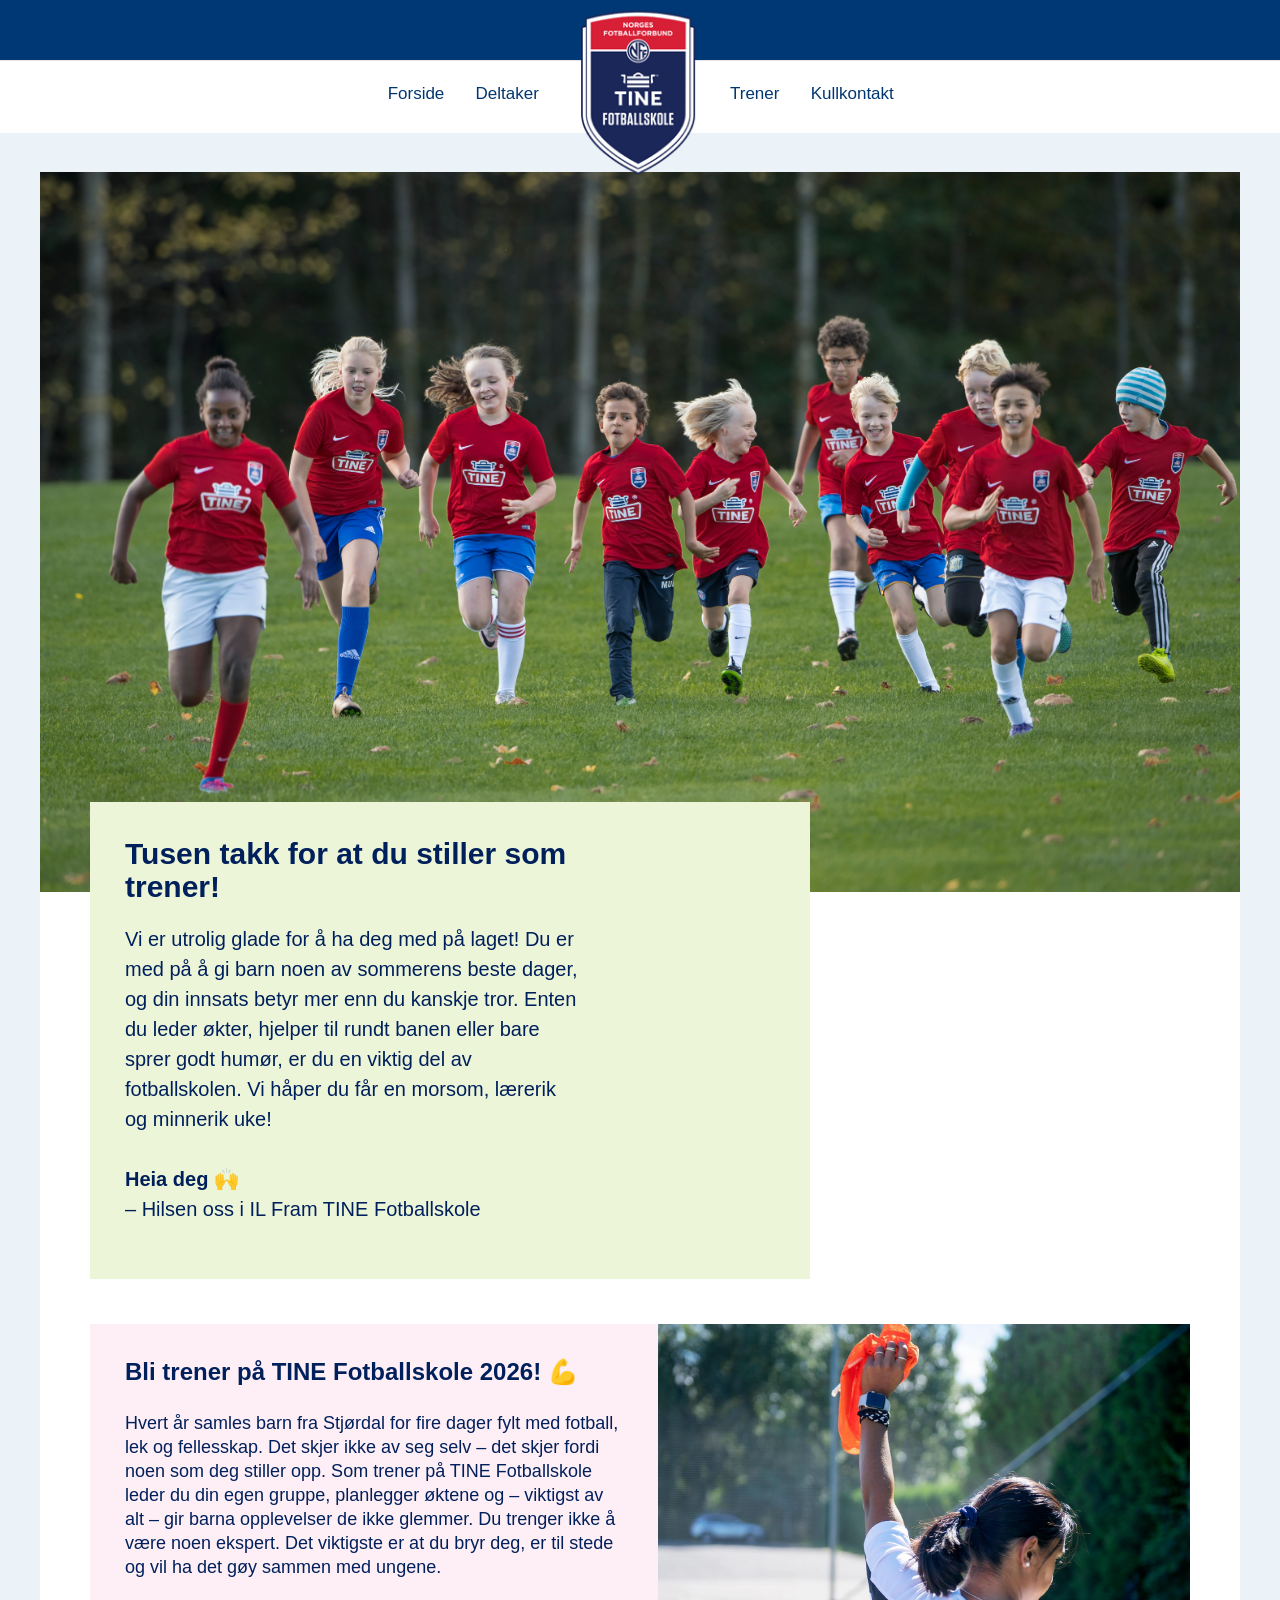
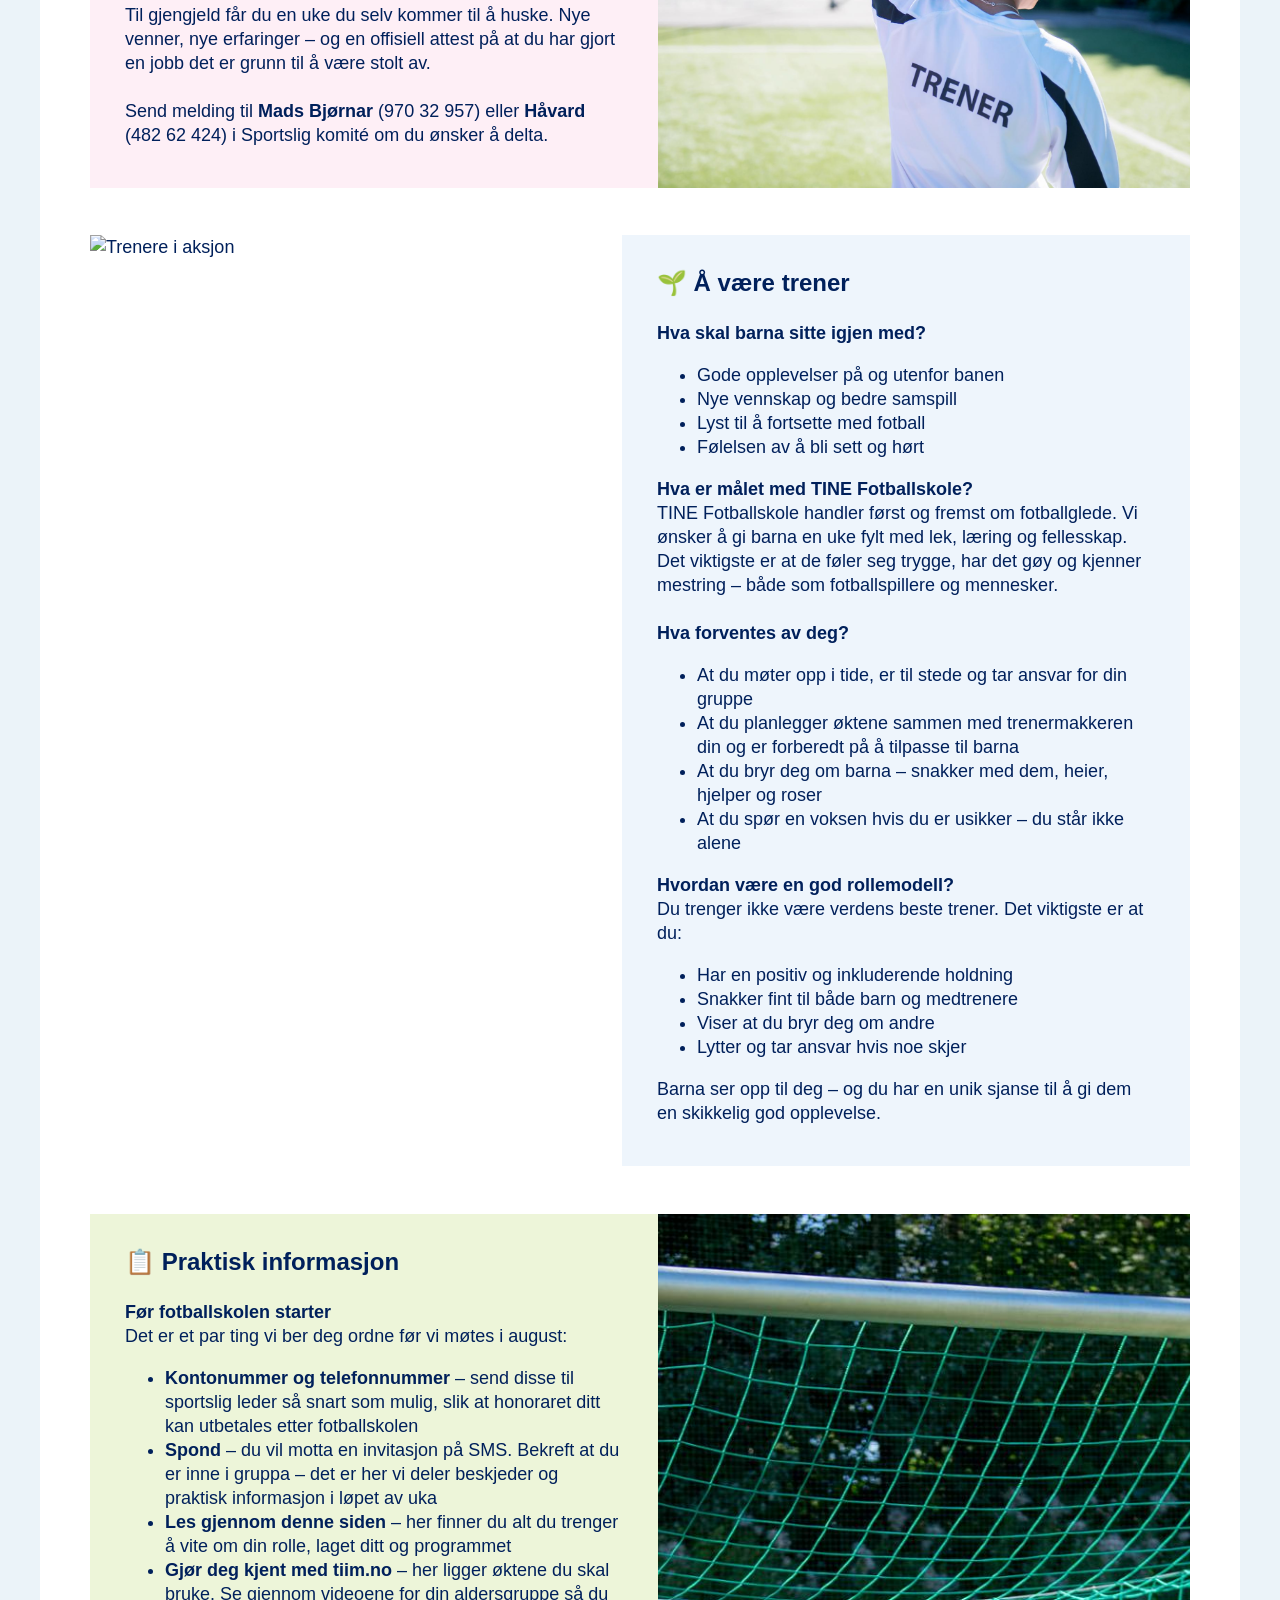
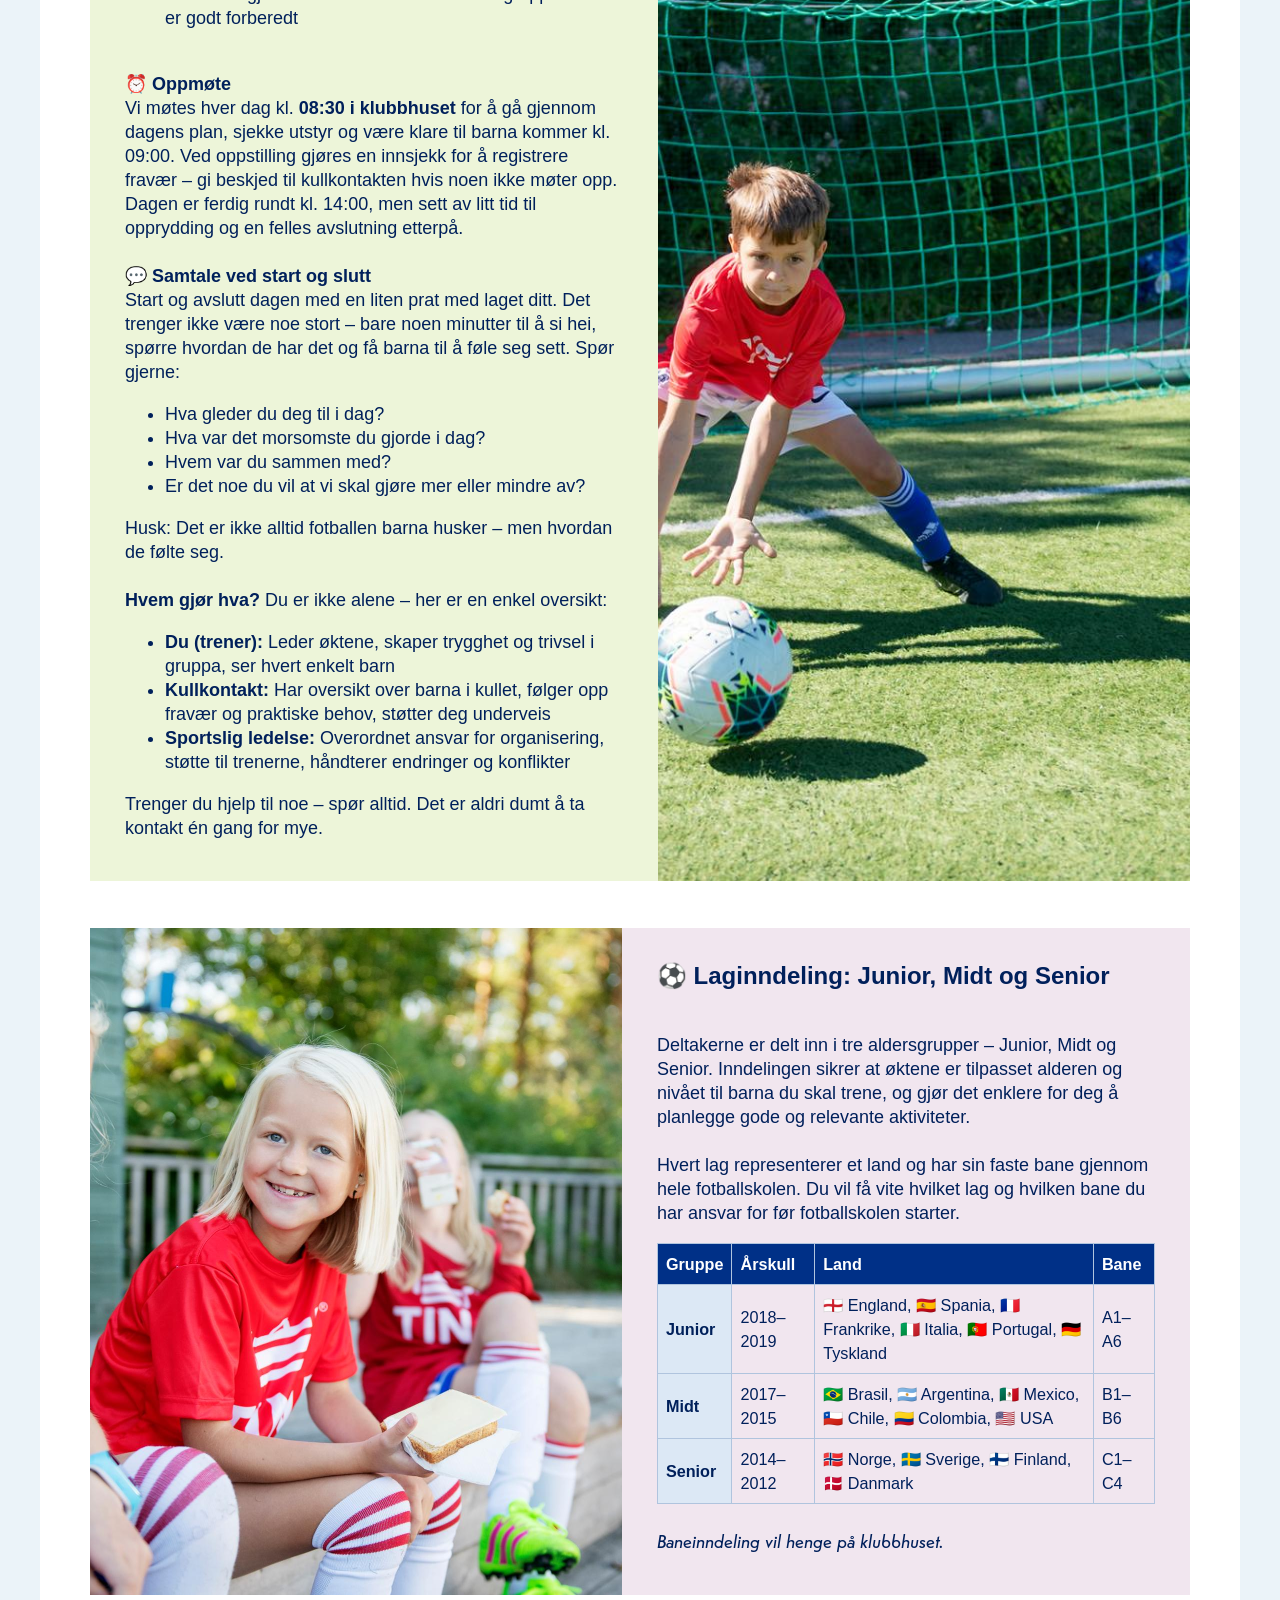
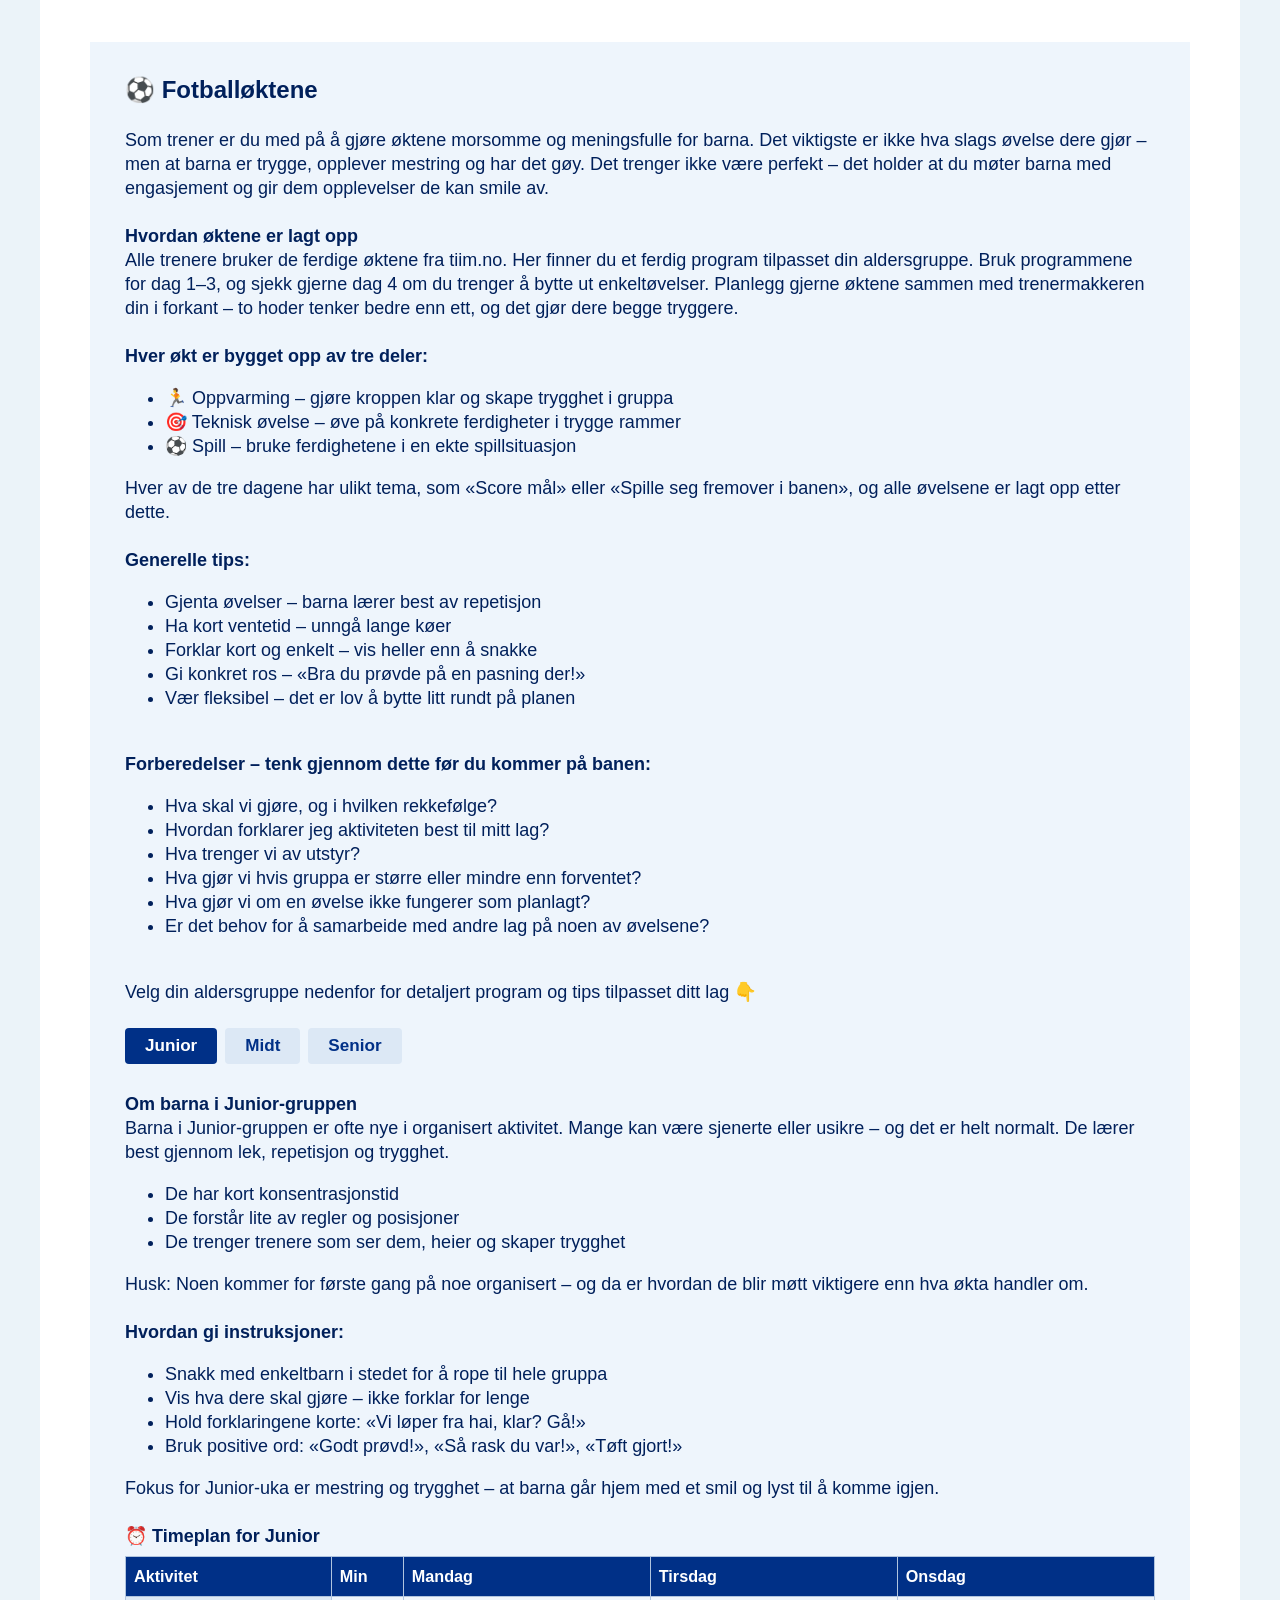
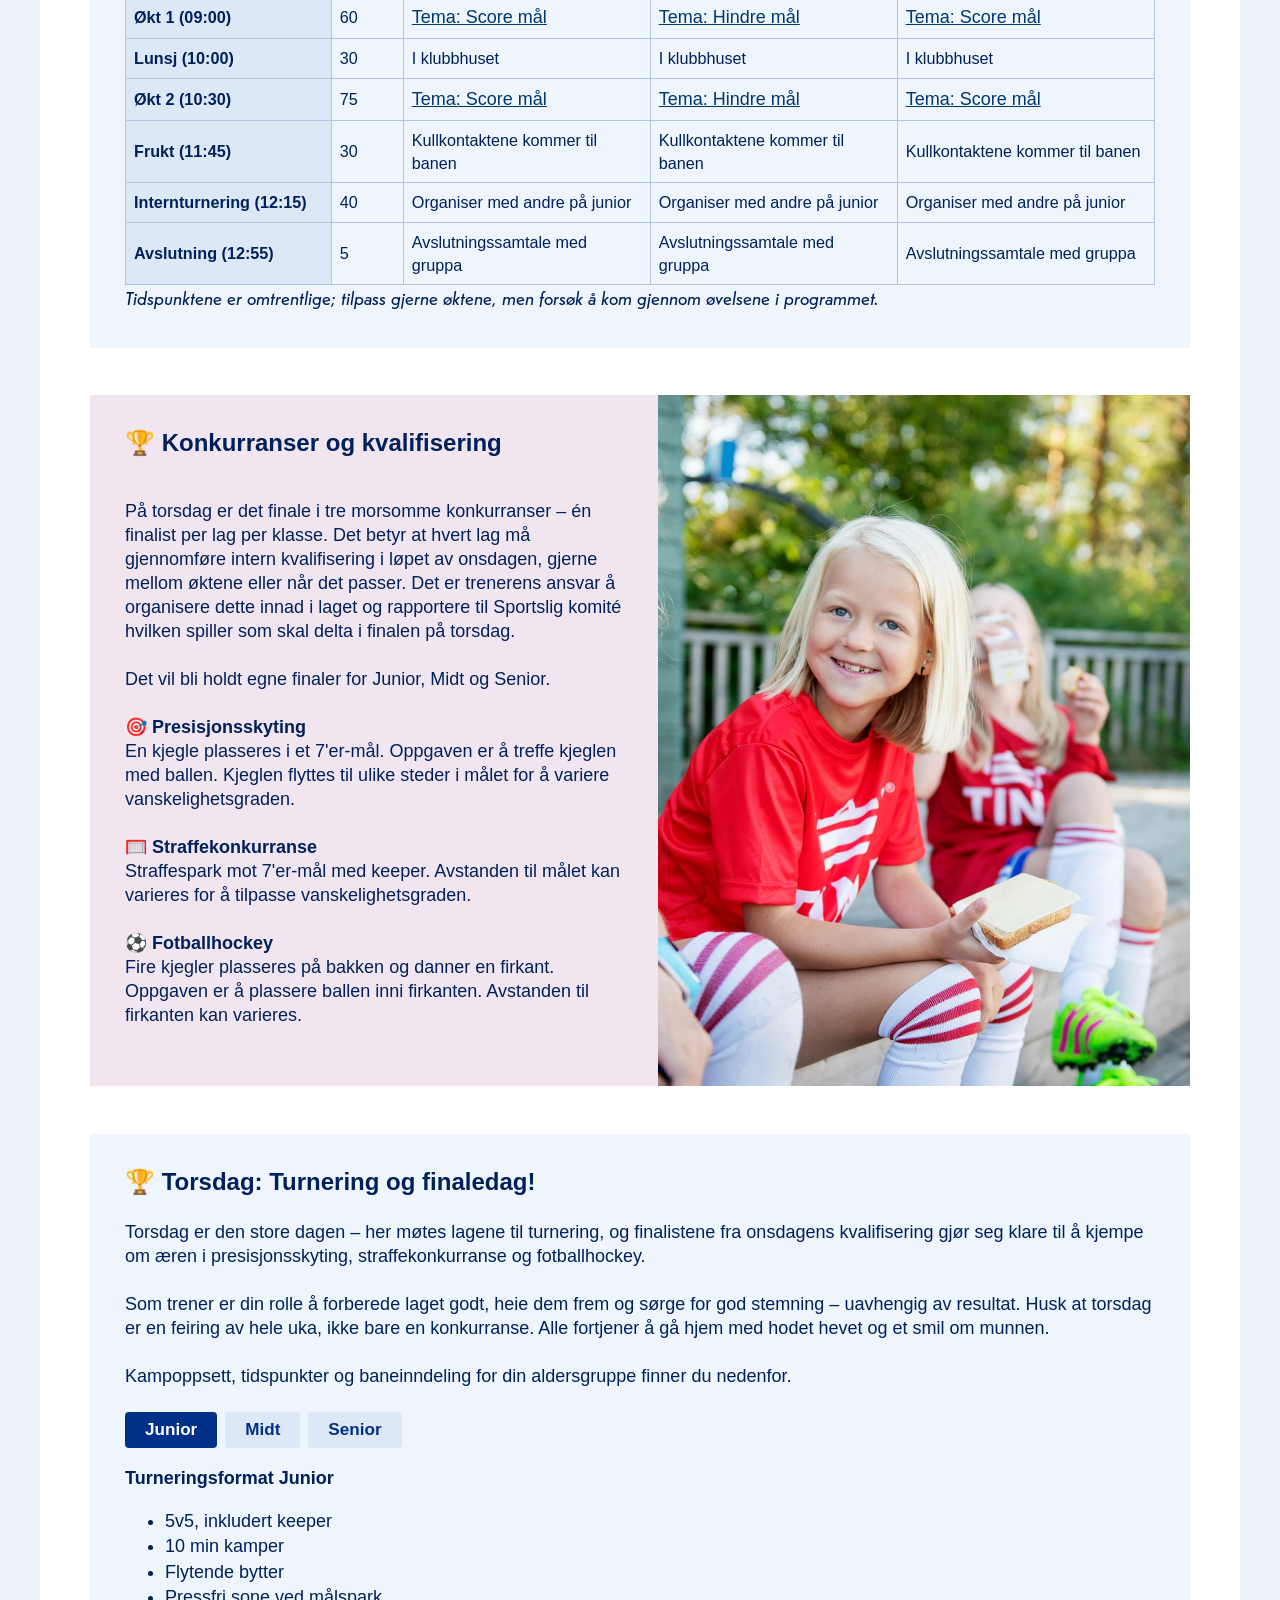
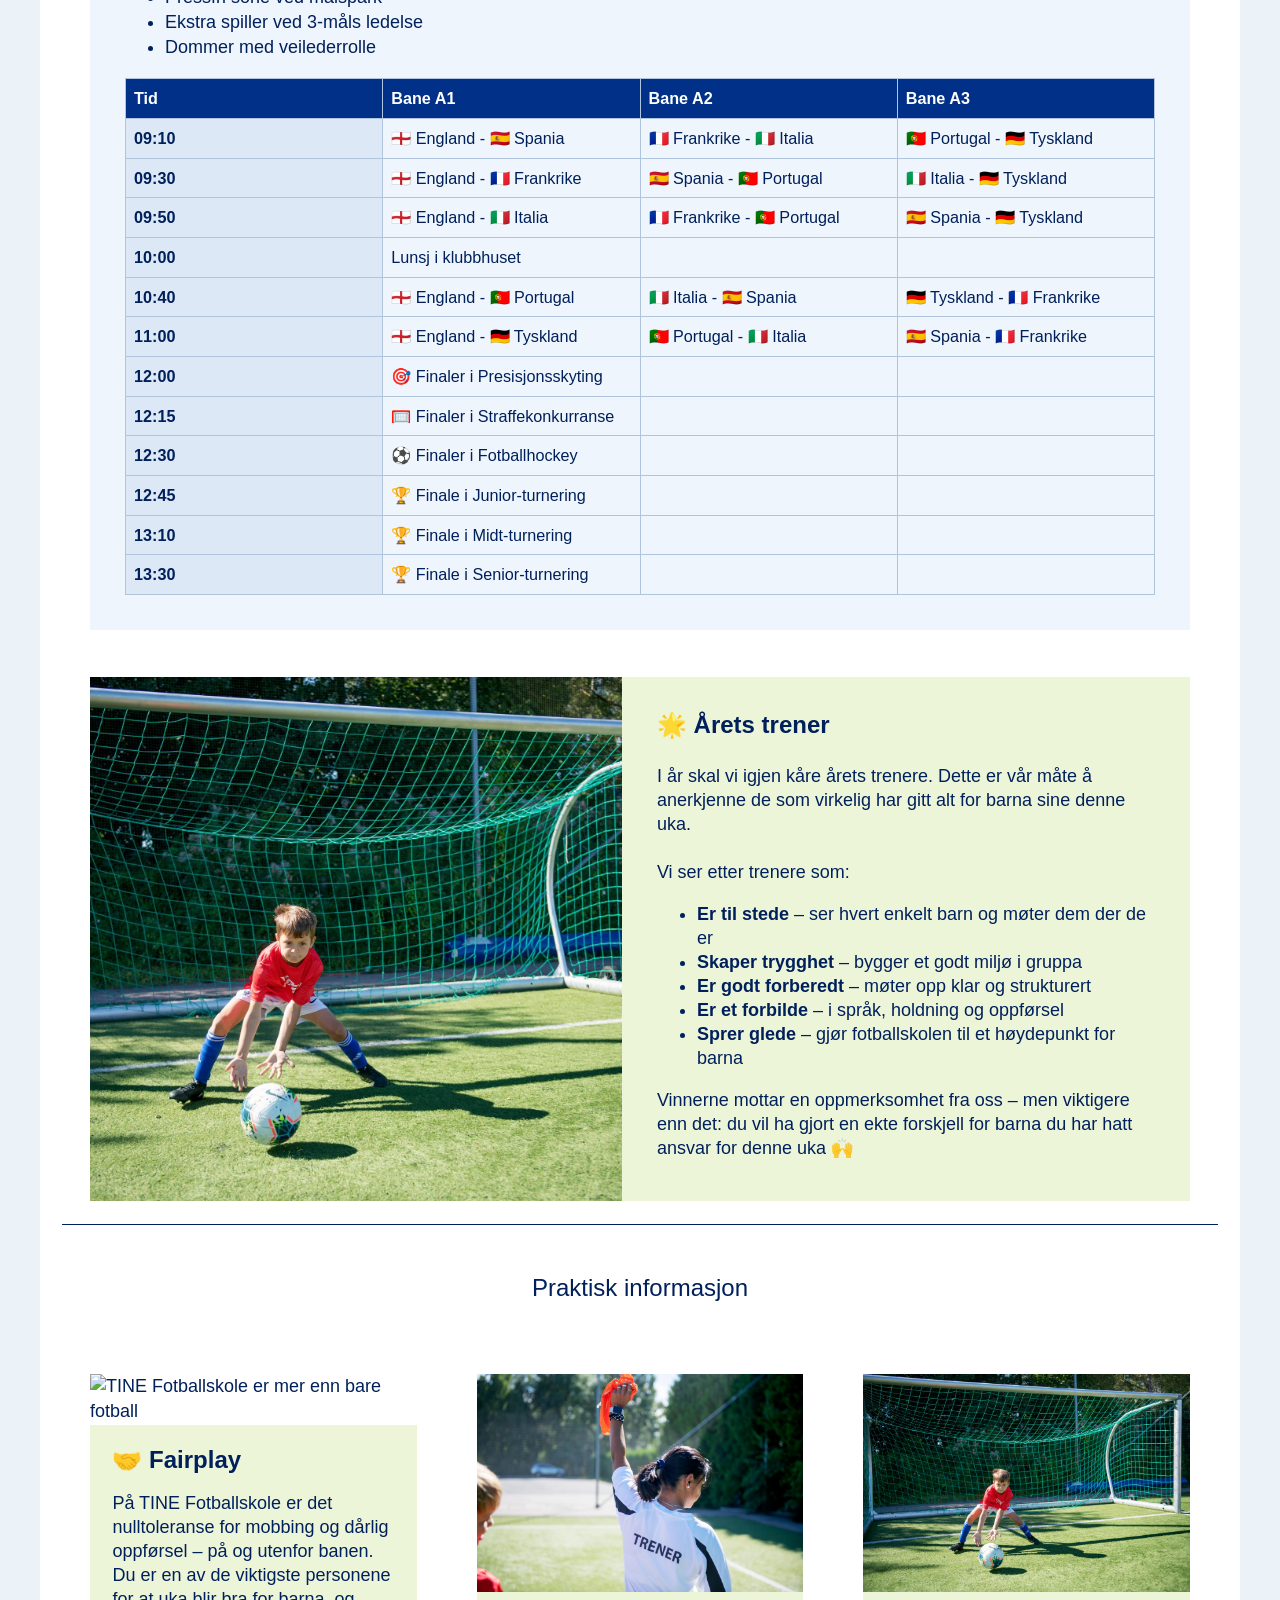
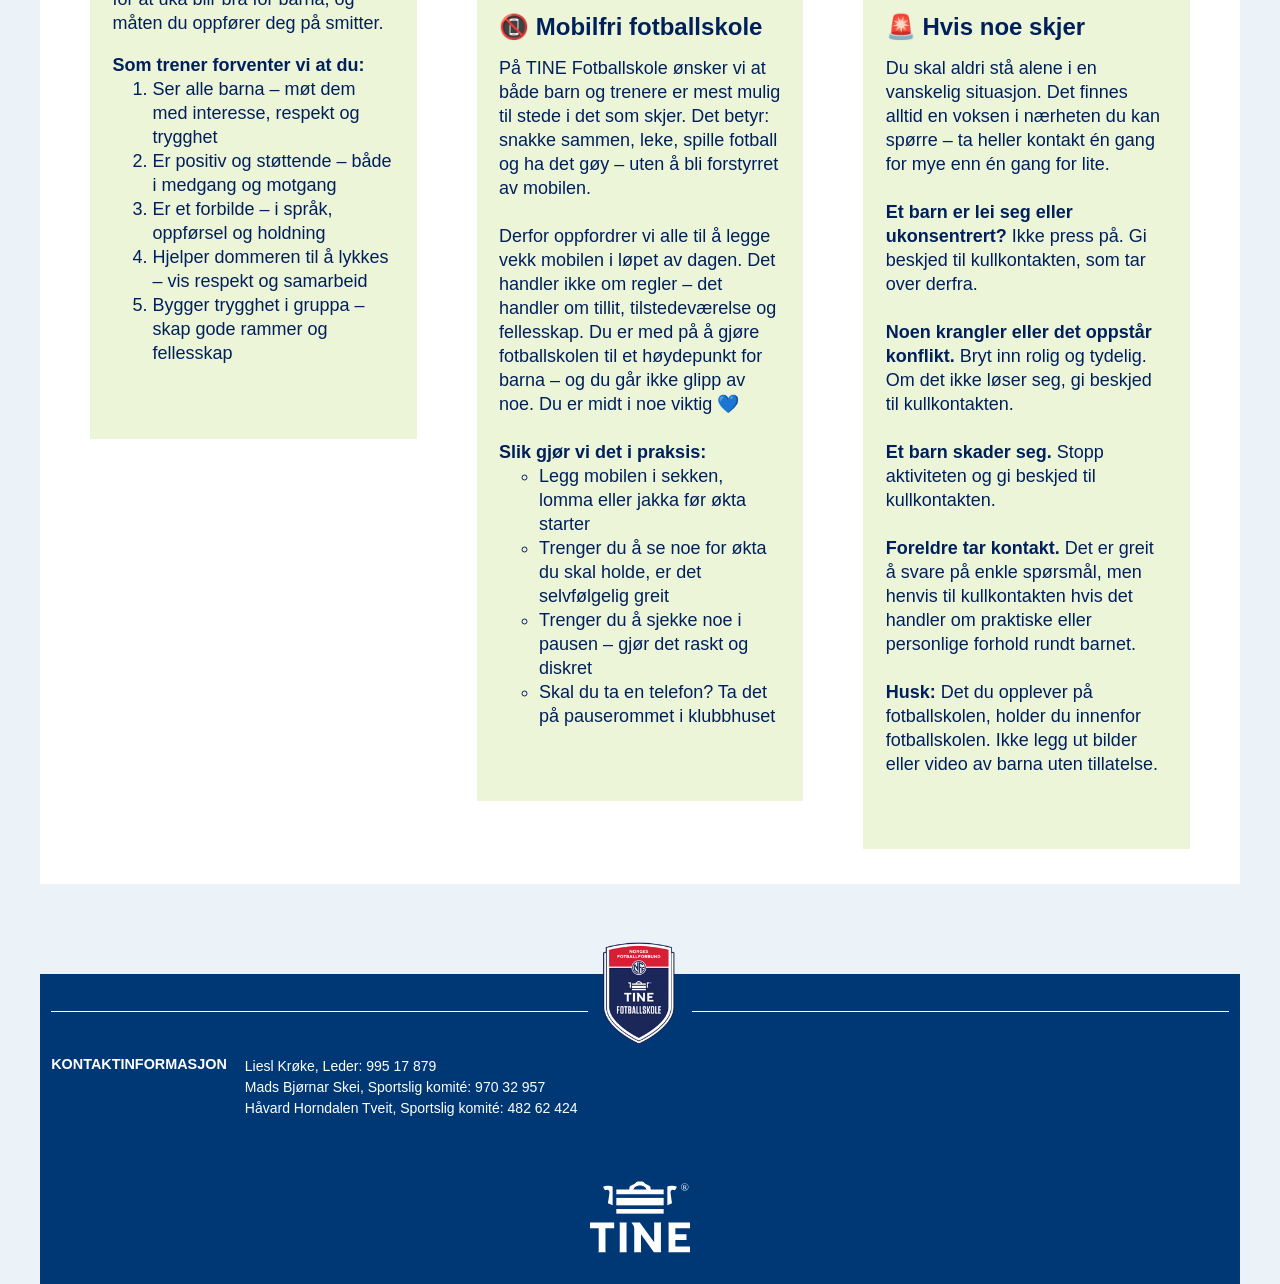
==== commit 8bc616be: "Mindre endringer Lagt inn kontaktinformasjon i påmelding til trenere." ====
--- a/trener.html
+++ b/trener.html
@@ -110,14 +110,10 @@
               Til gjengjeld får du en uke du selv kommer til å huske. Nye
               venner, nye erfaringer – og en offisiell attest på at du har gjort
               en jobb det er grunn til å være stolt av.
-              <br />
-              <p style="text-align: center">
-                <a
-                  href="https://forms.gle/mnMu7Pk9ywzJajiG9"
-                  class="btn btn--default"
-                  >Meld deg på her</a
-                >
-              </p>
+              <br /><br />
+              Send melding til <strong>Mads Bjørnar</strong> (970 32 957) eller 
+              <strong>Håvard</strong> (482 62 424) i Sportslig komité om du ønsker
+               å delta.
             </h5>
           </div>
           <div class="m-media m-card__image">
--- a/Stilark/critical.css
+++ b/Stilark/critical.css
@@ -0,0 +1 @@
+.hidden{display:none!important}#content-fade{background:rgba(0,0,0,.2) 0 0 no-repeat padding-box;height:100vh;position:absolute;width:100%;z-index:1}.o-header{display:-webkit-box;display:-ms-flexbox;display:flex;-ms-flex-wrap:wrap;flex-wrap:wrap;position:relative;-webkit-box-orient:vertical;-webkit-box-direction:normal;border-bottom:1px solid #ccd2de;-ms-flex-direction:column;flex-direction:column;margin:auto;max-width:1200px}.o-header .a-icon{font-size:24px;margin:auto}.o-header__container{background-color:#fff;display:-webkit-box;display:-ms-flexbox;display:flex;padding:8.96px 22.4px;position:relative;width:100%;z-index:2}.o-header__container--left,.o-header__container--right{display:-webkit-box;display:-ms-flexbox;display:flex;-ms-flex-preferred-size:50%;flex-basis:50%;-webkit-box-align:center;-ms-flex-align:center;align-items:center}.o-header__container--right{-webkit-box-pack:right;-ms-flex-pack:right;justify-content:right}.o-header__container--center{padding:0 1rem}.o-header .icon{font-family:icomoon!important;-webkit-font-feature-settings:normal;font-feature-settings:normal;font-size:24px;font-style:normal;font-variant:normal;font-weight:400;line-height:1;margin:auto;min-height:24px;min-width:24px;text-transform:none}.o-header .icon--close{background:url(/tinefotballskole/_/asset/no.tine.tinestafettenTinefotballskole:0000019956ab77f0/images/icon_close.svg) no-repeat 50%}.o-header .icon--hamburger{background:url(/tinefotballskole/_/asset/no.tine.tinestafettenTinefotballskole:0000019956ab77f0/images/icon_menu.svg) no-repeat 50%}.o-header .icon--search{background:url(/tinefotballskole/_/asset/no.tine.tinestafettenTinefotballskole:0000019956ab77f0/images/icon_search.svg) no-repeat 50%}.o-header #hamburger{cursor:pointer;display:-webkit-box;display:-ms-flexbox;display:flex;-webkit-box-pack:center;-ms-flex-pack:center;justify-content:center;-webkit-box-align:center;-ms-flex-align:center;align-items:center;background:none;border:none;color:#00205b;padding:1rem;width:2.5rem}.o-header #hamburger:hover{color:#d6001c}.o-header #search-button{cursor:pointer;-ms-flex-item-align:center;align-self:center;display:-webkit-box;display:-ms-flexbox;display:flex;float:left;-webkit-box-pack:center;-ms-flex-pack:center;justify-content:center;-webkit-box-align:center;-ms-flex-align:center;align-items:center;background:none;border:none;color:#00205b;padding:1rem;width:2.5rem}.o-header #search-button:hover{color:#d6001c}.o-header .logo{display:-webkit-box;display:-ms-flexbox;display:flex;-webkit-box-pack:center;-ms-flex-pack:center;justify-content:center;margin:auto;width:-webkit-min-content;width:-moz-min-content;width:min-content;z-index:10}.o-header .logo__link{background:url(/tinefotballskole/_/asset/no.tine.tinestafettenTinefotballskole:0000019956ab77f0/images/tine_logo_blue.svg) no-repeat 50%/contain;display:block;height:59px;width:54px}.o-header .support-menu{background-color:#00205b;display:none;list-style:none;margin:0;padding:10px 50px 15px;text-align:right;width:100%}.o-header .support-menu li{line-height:100%}.o-header .support-menu>:first-child a{padding-left:5px}.o-header .support-menu__item{color:#fff;font-size:16px;font-weight:400;padding-left:26.88px;-webkit-text-decoration:none;text-decoration:none}.o-header .support-menu__item:hover{color:#8bb8e8}.o-header .main-menu{display:none;-ms-flex-wrap:nowrap;flex-wrap:nowrap;list-style:none;width:100%;-webkit-box-orient:horizontal;-webkit-box-direction:normal;-ms-flex-direction:row;flex-direction:row;-webkit-box-pack:space-evenly;-ms-flex-pack:space-evenly;justify-content:space-evenly;-webkit-box-align:center;-ms-flex-align:center;align-items:center;margin:0;padding:0}.o-header .main-menu__item{padding:.5rem 0}.o-header .main-menu__item a{color:#00205b;font-size:18px;font-weight:500;-webkit-text-decoration:none;text-decoration:none}.o-header .main-menu__item a:hover{color:#d6001c}.o-header .mobile-menu{background:#fff;border-top:1px solid #ccd2de;display:-webkit-box;display:-ms-flexbox;display:flex;padding:1.5rem 28px;position:absolute;top:100%;width:100%;z-index:2}.o-header .mobile-menu__main-menu,.o-header .mobile-menu__support-menu{display:-webkit-box;display:-ms-flexbox;display:flex;-ms-flex-preferred-size:50%;flex-basis:50%;-webkit-box-orient:vertical;-webkit-box-direction:normal;-ms-flex-direction:column;flex-direction:column;list-style:none;margin:0;padding:0}.o-header .mobile-menu__main-menu li a,.o-header .mobile-menu__support-menu li a{-webkit-text-decoration:none;text-decoration:none}.o-header .mobile-menu__main-menu li{padding-bottom:1rem}.o-header .mobile-menu__main-menu li:last-child{padding-bottom:0}.o-header .mobile-menu__support-menu{margin-top:-9px;text-align:right}.o-header .mobile-menu__support-menu li{padding-bottom:.5rem}.o-header .mobile-menu__support-menu li a{color:#00205b;font-size:16px;font-weight:400}.o-header .mobile-menu__support-menu li a:hover{color:#8bb8e8}.o-header .search-box{background:#ebf3f9;border-top:1px solid #ccd2de;left:0;padding:33.6px 22.4px;position:absolute;top:100%;width:100%;z-index:2}.o-header .search-box:before{border-bottom:20px solid #ebf3f9;border-left:12px solid transparent;border-right:12px solid transparent;bottom:100%;content:"";display:none;left:25px;position:absolute}.o-header .search-box__form{position:relative}.o-header .search-box__form ::-webkit-input-placeholder{color:#00205b;opacity:1}.o-header .search-box__form ::-moz-placeholder{color:#00205b;opacity:1}.o-header .search-box__form :-ms-input-placeholder{opacity:1}.o-header .search-box__form ::-ms-input-placeholder{opacity:1}.o-header .search-box__form ::placeholder{color:#00205b;opacity:1}.o-header .search-box__form :-ms-input-placeholder{color:#00205b}.o-header .search-box__form ::-ms-input-placeholder{color:#00205b}.o-header .search-box__input{border:2px solid #ccd2de;border-radius:6px;font-size:14px;font-weight:500;height:50px;padding-left:10px;width:100%}.o-header .search-box__input:focus::-webkit-input-placeholder{color:transparent}.o-header .search-box__input:focus::-moz-placeholder{color:transparent}.o-header .search-box__input:focus:-ms-input-placeholder{color:transparent}.o-header .search-box__input:focus::-ms-input-placeholder{color:transparent}.o-header .search-box__input:focus::placeholder{color:transparent}.o-header .search-box .a-icon-search{position:absolute;right:.6em;top:.5em}.o-header .search-box .a-btn--primary{width:100%}@media (min-width:768px){.o-header .logo__link{height:63px;width:59px}.o-header__container{padding:14px 35px}.o-header .mobile-menu{padding:35px 42px}.o-header .mobile-menu__support-menu{margin-top:0}.o-header .search-box{border-top:0;-webkit-box-shadow:0 3px 6px #000;box-shadow:0 3px 6px #000;margin-left:20px;margin-top:-5px;width:40%}.o-header .search-box:before{display:inline;display:initial}}@media (min-width:1024px){.o-header .logo__link{height:71px;width:70px}.o-header__container{padding:34px 50px}.o-header__container--right{-webkit-box-pack:initial;-ms-flex-pack:initial;justify-content:normal}.o-header #search-button{border-right:1px solid #f2f2f2;display:-webkit-box;display:-ms-flexbox;display:flex;height:3.75rem;margin:0;width:3.75rem}.o-header .search-box{margin-left:38px;margin-top:-20px;width:30%}.o-header .search-box:before{left:33px;right:auto}.o-header .main-menu,.o-header .support-menu{display:-webkit-box;display:-ms-flexbox;display:flex}.o-header #hamburger,.o-header .mobile-menu,.o-header .mobile-menu+.content-fade{display:none}}:export{primary:#00205b;secondary:#d6001c}.o-intro{text-align:center}.o-intro__link{-webkit-text-decoration:none;text-decoration:none}.o-intro__media img{min-height:280px;-o-object-fit:cover;object-fit:cover}.o-intro__media .youtube-video{height:280px}.o-intro__link-container{padding:33.6px 33.6px 20px}.o-intro__link-container-biola{background-color:#eb5986}.o-intro__link-container-biola .o-intro__heading,.o-intro__link-container-biola .o-intro__preface{color:#fff}@media(min-width:768px){.o-intro__link-container-biola .o-intro__heading,.o-intro__link-container-biola .o-intro__preface{color:#fff}}.o-intro__link-container-yt{background-color:#300d8c}.o-intro__link-container-yt .o-intro__heading,.o-intro__link-container-yt .o-intro__preface{color:#fff}@media(min-width:768px){.o-intro__link-container-yt .o-intro__heading,.o-intro__link-container-yt .o-intro__preface{color:#fff}}.o-intro__heading{color:#00205b;font-size:26px;font-weight:700;margin:0 0 .5em}.o-intro__preface{color:#00205b;font-size:20px;line-height:26px;width:100%}.o-intro__body-text{font-size:20px;font-weight:400;line-height:28px;margin:20px;text-align:center}@media (min-width:768px){.o-intro__body-text{font-size:18px;margin:20px 35px}}@media (min-width:1024px){.o-intro__body-text{margin:20px 50px}}.o-intro__button{border-bottom:1px solid rgba(0,32,91,.2);padding-bottom:60px;padding-top:22.4px}.o-intro__button .a-icon-play{display:none}@media (min-width:768px){.o-intro:not(.o-intro--no-media) .o-intro__content{margin:-89.6px 0 10px 35px;position:relative;width:70%}}@media (min-width:1024px){.o-intro:not(.o-intro--no-media) .o-intro__content{margin:-89.6px 0 10px 50px;width:60%}}@media (min-width:768px){.o-intro{text-align:left}.o-intro__heading{font-size:28px;margin-bottom:.7em}.o-intro__preface{line-height:30px}.o-intro__link:hover .o-intro__link-container{background-color:#fff;border:2px solid #f2f2f2;border-top:none;padding:35px 33px 33px}.o-intro__link:hover .o-intro__preface{-webkit-text-decoration:underline;text-decoration:underline}.o-intro__link:hover .a-btn--primary{-webkit-text-decoration:none!important;text-decoration:none!important}.o-intro__link-container{display:-webkit-box;display:-ms-flexbox;display:flex;padding:35px;-webkit-box-orient:horizontal;-webkit-box-direction:normal;-ms-flex-direction:row;flex-direction:row}.o-intro__link-container-green{background-color:#edf5d9}.o-intro__link-container-blue{background-color:#eef5fc}.o-intro__link-container-orange{background-color:#fff2e5}.o-intro__link-container-yellow{background-color:#fdf6d8}.o-intro__link-container-biola{background-color:#eb5986}.o-intro__link-container-dark-green{background-color:#daecd8}.o-intro__link-container-dark-blue{background-color:#d9f3f5}.o-intro__link-container-pink{background-color:#feeff6}.o-intro__link-container-purple{background-color:#f1e6ef}.o-intro__link-container-white{background-color:#fff}.o-intro .youtube-video,.o-intro img{height:576px;width:100%}}@media (min-width:768px)and (-ms-high-contrast:active),(min-width:768px)and (-ms-high-contrast:none){.o-intro .youtube-video,.o-intro img{width:auto}}@media (min-width:768px){.o-intro__text{width:70%}.o-intro__button{display:-webkit-box;display:-ms-flexbox;display:flex;padding:0;-webkit-box-pack:end;-ms-flex-pack:end;justify-content:flex-end;-webkit-box-align:end;-ms-flex-align:end;align-items:flex-end;border-bottom:none;width:30%}.o-intro__button .a-btn--primary{background:none;border:none;height:43px;margin:0;padding:0;width:43px}.o-intro__button .a-btn--primary .o-intro__btnText{display:none}.o-intro__button .a-icon-play{color:#00205b;display:-webkit-box;display:-ms-flexbox;display:flex;font-size:43px;-webkit-box-align:center;-ms-flex-align:center;align-items:center;-webkit-box-pack:center;-ms-flex-pack:center;height:25px;justify-content:center;width:25px}}@media (min-width:1024px){.o-intro__heading{font-size:30px}.o-intro__preface{font-size:20px}.o-intro .youtube-video,.o-intro img{height:720px;width:100%}}@media (min-width:1024px)and (-ms-high-contrast:active),(min-width:1024px)and (-ms-high-contrast:none){.o-intro .youtube-video,.o-intro img{width:auto}}.o-intro__bodytext{color:#00205b;font-size:16px;line-height:26px}@media (min-width:768px){.o-intro__bodytext{line-height:28px;margin:20px}}.color-biola{color:#000}@media (max-width:767px){.hidden-sm{display:none}}@media (min-width:768px){.hidden-md{display:none}}@media (min-width:1024px){.hidden-lg{display:none}}.hidden{display:none}@media (max-width:767px){.u-sm-hidden{display:none}}@media (min-width:768px){.u-md-hidden{display:none}}@media (min-width:1024px){.u-lg-hidden{display:none}}@font-face{font-display:swap;font-family:Sari;src:url(../Fonter/SariWeb.woff2) format("woff2"),url(../Fonter/SariWeb.woff) format("woff")}@font-face{font-display:swap;font-family:Sari;font-weight:700;src:url(../Fonter/SariWebMedium.woff2) format("woff2"),url(../Fonter/SariWebMedium.woff) format("woff")}@font-face{font-family:Telefon;font-style:normal;font-weight:200;src:url(/tinefotballskole/_/asset/no.tine.tinestafettenTinefotballskole:0000019956ab77f0/fonts/TelefonWeb-Light.eot);src:url(/tinefotballskole/_/asset/no.tine.tinestafettenTinefotballskole:0000019956ab77f0/fonts/TelefonWeb-Light.eot?#iefix) format("embedded-opentype");src:url(../Fonter/TelefonWeb-Light.woff2) format("woff2"),url(../Fonter/TelefonWeb-Light.woff) format("woff")}@font-face{font-family:Telefon;font-style:italic;font-weight:200;src:url(/tinefotballskole/_/asset/no.tine.tinestafettenTinefotballskole:0000019956ab77f0/fonts/TelefonWeb-LightItalic.eot);src:url(/tinefotballskole/_/asset/no.tine.tinestafettenTinefotballskole:0000019956ab77f0/fonts/TelefonWeb-LightItalic.eot?#iefix) format("embedded-opentype");src:url(../Fonter/TelefonWeb-LightItalic.woff2) format("woff2"),url(../Fonter/TelefonWeb-LightItalic.woff) format("woff")}@font-face{font-family:Telefon;font-style:normal;font-weight:300;src:url(/tinefotballskole/_/asset/no.tine.tinestafettenTinefotballskole:0000019956ab77f0/fonts/TelefonWeb-Blond.eot);src:url(/tinefotballskole/_/asset/no.tine.tinestafettenTinefotballskole:0000019956ab77f0/fonts/TelefonWeb-Blond.eot?#iefix) format("embedded-opentype");src:url(../Fonter/TelefonWeb-Blond.woff2) format("woff2"),url(../Fonter/TelefonWeb-Blond.woff) format("woff")}@font-face{font-family:Telefon;font-style:italic;font-weight:300;src:url(/tinefotballskole/_/asset/no.tine.tinestafettenTinefotballskole:0000019956ab77f0/fonts/TelefonWeb-BlondItalic.eot);src:url(/tinefotballskole/_/asset/no.tine.tinestafettenTinefotballskole:0000019956ab77f0/fonts/TelefonWeb-BlondItalic.eot?#iefix) format("embedded-opentype");src:url(../Fonter/TelefonWeb-BlondItalic.woff2) format("woff2"),url(../Fonter/TelefonWeb-BlondItalic.woff) format("woff")}@font-face{font-family:Telefon;font-style:normal;font-weight:400;src:url(/tinefotballskole/_/asset/no.tine.tinestafettenTinefotballskole:0000019956ab77f0/fonts/TelefonWeb-Normal.eot);src:url(/tinefotballskole/_/asset/no.tine.tinestafettenTinefotballskole:0000019956ab77f0/fonts/TelefonWeb-Normal.eot?#iefix) format("embedded-opentype");src:url(Fonter/TelefonWeb-Normal.woff2) format("woff2"),url(../Fonter/TelefonWeb-Normal.woff) format("woff")}@font-face{font-family:Telefon;font-style:italic;font-weight:400;src:url(/tinefotballskole/_/asset/no.tine.tinestafettenTinefotballskole:0000019956ab77f0/fonts/TelefonWeb-NormalItalic.eot);src:url(/tinefotballskole/_/asset/no.tine.tinestafettenTinefotballskole:0000019956ab77f0/fonts/TelefonWeb-NormalItalic.eot?#iefix) format("embedded-opentype");src:url(../Fonter/TelefonWeb-NormalItalic.woff2) format("woff2"),url(../Fonter/TelefonWeb-NormalItalic.woff) format("woff")}@font-face{font-family:Telefon;font-style:normal;font-weight:500;src:url(/tinefotballskole/_/asset/no.tine.tinestafettenTinefotballskole:0000019956ab77f0/fonts/TelefonWeb-Medium.eot);src:url(/tinefotballskole/_/asset/no.tine.tinestafettenTinefotballskole:0000019956ab77f0/fonts/TelefonWeb-Medium.eot?#iefix) format("embedded-opentype");src:url(Fonter/TelefonWeb-Medium.woff2) format("woff2"),url(../Fonter/TelefonWeb-Medium.woff) format("woff")}@font-face{font-family:Telefon;font-style:italic;font-weight:500;src:url(/tinefotballskole/_/asset/no.tine.tinestafettenTinefotballskole:0000019956ab77f0/fonts/TelefonWeb-MediumItalic.eot);src:url(/tinefotballskole/_/asset/no.tine.tinestafettenTinefotballskole:0000019956ab77f0/fonts/TelefonWeb-MediumItalic.eot?#iefix) format("embedded-opentype");src:url(../Fonter/TelefonWeb-MediumItalic.woff2) format("woff2"),url(../Fonter/TelefonWeb-MediumItalic.woff) format("woff")}@font-face{font-family:Telefon;font-style:normal;font-weight:700;src:url(/tinefotballskole/_/asset/no.tine.tinestafettenTinefotballskole:0000019956ab77f0/fonts/TelefonWeb-Bold.eot);src:url(/tinefotballskole/_/asset/no.tine.tinestafettenTinefotballskole:0000019956ab77f0/fonts/TelefonWeb-Bold.eot?#iefix) format("embedded-opentype");src:url(Fonter/TelefonWeb-Bold.woff2) format("woff2"),url(../Fonter/TelefonWeb-Bold.woff) format("woff")}@font-face{font-family:Telefon;font-style:italic;font-weight:700;src:url(/tinefotballskole/_/asset/no.tine.tinestafettenTinefotballskole:0000019956ab77f0/fonts/TelefonWeb-BoldItalic.eot);src:url(/tinefotballskole/_/asset/no.tine.tinestafettenTinefotballskole:0000019956ab77f0/fonts/TelefonWeb-BoldItalic.eot?#iefix) format("embedded-opentype");src:url(../Fonter/TelefonWeb-BoldItalic.woff2) format("woff2"),url(../Fonter/TelefonWeb-BoldItalic.woff) format("woff")}@font-face{font-family:Telefon;font-style:normal;font-weight:800;src:url(/tinefotballskole/_/asset/no.tine.tinestafettenTinefotballskole:0000019956ab77f0/fonts/TelefonWeb-Black.eot);src:url(/tinefotballskole/_/asset/no.tine.tinestafettenTinefotballskole:0000019956ab77f0/fonts/TelefonWeb-Black.eot?#iefix) format("embedded-opentype");src:url(../Fonter/TelefonWeb-Black.woff2) format("woff2"),url(../Fonter/TelefonWeb-Black.woff) format("woff")}@font-face{font-family:Telefon;font-style:italic;font-weight:800;src:url(/tinefotballskole/_/asset/no.tine.tinestafettenTinefotballskole:0000019956ab77f0/fonts/TelefonWeb-BlackItalic.eot);src:url(/tinefotballskole/_/asset/no.tine.tinestafettenTinefotballskole:0000019956ab77f0/fonts/TelefonWeb-BlackItalic.eot?#iefix) format("embedded-opentype");src:url(../Fonter/TelefonWeb-BlackItalic.woff2) format("woff2"),url(../Fonter/TelefonWeb-BlackItalic.woff) format("woff")}@font-face{font-display:block;font-display:swap;font-family:icomoon;font-style:normal;font-weight:400;src:url(/tinefotballskole/_/asset/no.tine.tinestafettenTinefotballskole:0000019956ab77f0/fonts/icomoon.eot?eb16e9);src:url(/tinefotballskole/_/asset/no.tine.tinestafettenTinefotballskole:0000019956ab77f0/fonts/icomoon.eot?eb16e9#iefix) format("embedded-opentype");src:url(Fonter/icomoon.ttf) format("truetype"),url(../Fonter/icomoon.woff) format("woff"),url(/tinefotballskole/_/asset/no.tine.tinestafettenTinefotballskole:0000019956ab77f0/fonts/icomoon.svg?eb16e9#icomoon) format("svg")}html{-webkit-box-sizing:border-box;box-sizing:border-box}*,:after,:before{-webkit-box-sizing:inherit;box-sizing:inherit}html{display:block}body{background:#fff;color:#00205b;display:-webkit-box;display:-ms-flexbox;display:flex;height:100%;-webkit-box-orient:vertical;-webkit-box-direction:normal;-ms-flex-direction:column;flex-direction:column;font-family:Telefon,Helvetica,Arial,Sans-serif;font-size:16px;line-height:1.4;margin:0;padding:0}body.open{overflow:hidden}body.norskmelk{background:#fff}body.norskmelk .main-container{background:#f3eee8}button,input,select,textarea{font-size:16px}.main-container{display:-webkit-box;display:-ms-flexbox;display:flex;-webkit-box-flex:1;-ms-flex:1 0 auto;flex:1 0 auto;max-width:1200px;width:100%;-ms-flex-item-align:center;align-self:center;position:relative;-webkit-box-orient:vertical;-webkit-box-direction:normal;background-color:#fff;-ms-flex-direction:column;flex-direction:column}.main-container .part{margin-bottom:11.2px;overflow:hidden}.main-container .part.layout--expanded+.main-container .part{margin-top:11.2px}.main-container .part--margin-negative{margin-bottom:-11.2px}.main-container .part--no-margin-bottom{margin-bottom:0}.main-container .preface{font-size:1.2em}a,button,input{-ms-touch-action:manipulation;touch-action:manipulation}input{font-size:1em;margin:0}input[type=search]::-webkit-search-cancel-button,input[type=search]::-webkit-search-decoration,input[type=search]::-webkit-search-results-button,input[type=search]::-webkit-search-results-decoration{-webkit-appearance:none}input[type=number]{-moz-appearance:textfield}input[type=number]::-webkit-inner-spin-button,input[type=number]::-webkit-outer-spin-button{-webkit-appearance:none;margin:0}input [type=radio],input[type=checkbox]{cursor:pointer}.aria__hide-text{clip-path:inset(100%);clip:rect(1px,1px,1px,1px);height:1px;overflow:hidden;position:absolute;white-space:nowrap;width:1px}.back-to-tine{background:#393939;font-family:Sari,sans-serif;width:100%}.back-to-tine__link{color:#fff;display:block;margin:0 auto;max-width:1200px;padding:8px 24px 2px 12px;-webkit-text-decoration:none;text-decoration:none;width:100%}.back-to-tine__icon{margin-right:5px;fill:#fff;height:1em;width:1em;stroke:none}.a-icon-close,.a-icon-menu,.a-icon-search{background-size:24px 24px;min-height:24px;min-width:24px}.a-icon-close:before,.a-icon-menu:before,.a-icon-search:before{content:""!important}.a-icon-search{background:url(/tinefotballskole/_/asset/no.tine.tinestafettenTinefotballskole:0000019956ab77f0/images/icon_search.svg) no-repeat 50%}.a-icon-search:before{content:""!important}.a-icon-close{background:url(/tinefotballskole/_/asset/no.tine.tinestafettenTinefotballskole:0000019956ab77f0/images/icon_close.svg) no-repeat 50%}.a-icon-close:before{content:""!important}.a-icon-menu{background:url(/tinefotballskole/_/asset/no.tine.tinestafettenTinefotballskole:0000019956ab77f0/images/icon_menu.svg) no-repeat 50%}.a-icon-menu:before{content:""!important}@media (-ms-high-contrast:active),(-ms-high-contrast:none){.a-icon:before{content:""!important}}.brand-logo--default{left:5%;position:absolute;top:0;z-index:1}.brand-logo--default .brand-logo__container{background:#fff;display:-webkit-box;display:-ms-flexbox;display:flex;height:60px;padding:11.2px;width:60px;-webkit-box-align:center;-ms-flex-align:center;align-items:center;-webkit-box-pack:center;-ms-flex-pack:center;justify-content:center}@media (min-width:768px){.brand-logo--default .brand-logo__container{height:150px;width:150px}}.brand-logo--default .brand-logo__img{width:100%}.column-section{display:-webkit-box;display:-ms-flexbox;display:flex;-webkit-box-orient:vertical;-webkit-box-direction:normal;-ms-flex-direction:column;flex-direction:column}@media (min-width:768px){.column-section{-webkit-box-orient:horizontal;-webkit-box-direction:normal;-ms-flex-direction:row;flex-direction:row}}.column-section__section{display:-webkit-box;display:-ms-flexbox;display:flex;-webkit-box-flex:1;-ms-flex:1 1 auto;flex:1 1 auto;-webkit-box-orient:vertical;-webkit-box-direction:normal;-ms-flex-direction:column;flex-direction:column}.column-section__section .o-collection--grid .o-collection__item{padding:.5rem}@media (min-width:768px){.column-section__section--1-columns{-ms-flex-preferred-size:50%;flex-basis:50%}.column-section__section--2-columns{-ms-flex-preferred-size:100%;flex-basis:100%}.column-section__section--3-columns{-ms-flex-preferred-size:150%;flex-basis:150%}}.column-section__columns{display:-webkit-box;display:-ms-flexbox;display:flex;-webkit-box-flex:1;-ms-flex:1 1 auto;flex:1 1 auto;-webkit-box-orient:vertical;-webkit-box-direction:normal;-ms-flex-direction:column;flex-direction:column;-ms-flex-item-align:stretch;align-self:stretch}@media (min-width:768px){.column-section__columns{-webkit-box-orient:horizontal;-webkit-box-direction:normal;-ms-flex-flow:row wrap;flex-flow:row wrap}}.column-section__column{display:-webkit-box;display:-ms-flexbox;display:flex;margin:0 11.2px;-webkit-box-flex:1;-ms-flex:1;flex:1;-webkit-box-orient:vertical;-webkit-box-direction:normal;-ms-flex-direction:column;flex-direction:column}.column-section__column>div,.column-section__column>ul{margin-bottom:11.2px}.lazyload,.lazyloading{-webkit-filter:blur(5px);filter:blur(5px);-webkit-transition:-webkit-filter .4s;transition:-webkit-filter .4s;transition:filter .4s;transition:filter .4s,-webkit-filter .4s}.lazyloaded{-webkit-filter:blur(0);filter:blur(0)}.main-container{border:0;margin-bottom:89.6px}@media (max-width:767px){.main-container{background:#fff;border:none}}.main-container--no-margins{margin-bottom:0!important;margin-top:0!important}.main-container .btn,.main-container .html-content .btn{display:-webkit-inline-box;display:-ms-inline-flexbox;display:inline-flex;-webkit-box-flex:1;-ms-flex-positive:1;border-radius:5px;color:#fefefe;flex-grow:1;font-size:18px;margin:auto .5em;max-width:50%;padding:.5em 2em .3em;-webkit-text-decoration:none;text-decoration:none}.main-container .btn:hover,.main-container .html-content .btn:hover{-webkit-box-shadow:0 2px 4px 0 rgba(0,0,0,.5);box-shadow:0 2px 4px 0 rgba(0,0,0,.5)}.main-container .btn--default,.main-container .html-content .btn--default{background:#003771}.main-container .btn--default--active,.main-container .btn--default:active,.main-container .btn--default:hover,.main-container .html-content .btn--default--active,.main-container .html-content .btn--default:active,.main-container .html-content .btn--default:hover{background:#037bbb}.main-container .btn--default:focus,.main-container .html-content .btn--default:focus{background:#003771}.main-container .btn--primary,.main-container .html-content .btn--primary{background:#00663c;color:#fefefe}.main-container .btn--primary--active,.main-container .btn--primary:active,.main-container .btn--primary:hover,.main-container .html-content .btn--primary--active,.main-container .html-content .btn--primary:active,.main-container .html-content .btn--primary:hover{background:#00995a}.main-container .btn--primary:focus,.main-container .html-content .btn--primary:focus{background:#00663c}.main-container .btn--secondary,.main-container .html-content .btn--secondary{border:2px solid #003771;color:#003771}.main-container .btn--secondary--active,.main-container .btn--secondary:active,.main-container .btn--secondary:hover,.main-container .html-content .btn--secondary--active,.main-container .html-content .btn--secondary:active,.main-container .html-content .btn--secondary:hover{border-color:#037bbb}.main-container .btn--secondary:focus,.main-container .html-content .btn--secondary:focus{border-color:#003771}.main-container .custom-anchor-menu,.main-container .html-content .custom-anchor-menu{display:-webkit-box;display:-ms-flexbox;display:flex;list-style:none;-ms-flex-line-pack:start;align-content:flex-start;-webkit-box-orient:horizontal;-webkit-box-direction:normal;-ms-flex-direction:row;flex-direction:row;margin:0 auto;padding:11.2px 0}.main-container .custom-anchor-menu__header,.main-container .html-content .custom-anchor-menu__header{display:block;line-height:100%;padding-bottom:5.6px}.main-container .custom-anchor-menu__header--pri,.main-container .html-content .custom-anchor-menu__header--pri{font-size:1.5em}@media (max-width:767px){.main-container .custom-anchor-menu__header--pri,.main-container .html-content .custom-anchor-menu__header--pri{font-size:1.2em}.main-container .custom-anchor-menu__header--sub,.main-container .html-content .custom-anchor-menu__header--sub{font-size:.8em}}.main-container .custom-anchor-menu__link,.main-container .html-content .custom-anchor-menu__link{display:inline-block;padding:14.93333px}.main-container .custom-anchor-menu__link,.main-container .custom-anchor-menu__link *,.main-container .html-content .custom-anchor-menu__link,.main-container .html-content .custom-anchor-menu__link *{color:#fefefe;-webkit-text-decoration:none;text-decoration:none}.main-container .custom-anchor-menu__item,.main-container .html-content .custom-anchor-menu__item{margin-right:5.6px;text-align:center;-ms-flex-item-align:start;align-self:flex-start;background:#003771;border-radius:5px}.main-container .custom-anchor-menu__item:active,.main-container .custom-anchor-menu__item:hover,.main-container .html-content .custom-anchor-menu__item:active,.main-container .html-content .custom-anchor-menu__item:hover{background:#037bbb}.main-container .custom-anchor-menu__item:focus,.main-container .html-content .custom-anchor-menu__item:focus{background:#003771}.main-container .custom-anchor-menu__item--active,.main-container .html-content .custom-anchor-menu__item--active{background:#00663c}.main-container .custom-anchor-menu__item--active:active,.main-container .custom-anchor-menu__item--active:hover,.main-container .html-content .custom-anchor-menu__item--active:active,.main-container .html-content .custom-anchor-menu__item--active:hover{background:#00995a}.main-container .custom-anchor-menu__item--active:focus,.main-container .html-content .custom-anchor-menu__item--active:focus{background:#00663c}.main-container .custom-anchor-menu__item--active .custom-anchor-menu__header--pri,.main-container .html-content .custom-anchor-menu__item--active .custom-anchor-menu__header--pri{font-size:2em}@media (max-width:767px){.main-container .custom-anchor-menu__item--active .custom-anchor-menu__header--pri,.main-container .html-content .custom-anchor-menu__item--active .custom-anchor-menu__header--pri{font-size:1.5em}}.main-container .custom-anchor-menu__item--active .custom-anchor-menu__link,.main-container .custom-anchor-menu__item--active .custom-anchor-menu__link *,.main-container .html-content .custom-anchor-menu__item--active .custom-anchor-menu__link,.main-container .html-content .custom-anchor-menu__item--active .custom-anchor-menu__link *{color:#fefefe}.main-container .html-content ul{list-style:none;padding-left:0}.main-container .html-content ul li{background:url(/tinefotballskole/_/asset/no.tine.tinestafettenTinefotballskole:0000019956ab77f0/images/icon_equal.png) no-repeat 0 .4em;padding-left:20px}.intro-media-text--no-media .intro-media-text__intro{background:none}.page-header{background:#003876;height:60px;margin:0 auto;max-width:1200px;position:relative;width:100%;-ms-flex-negative:0;flex-shrink:0}@media (min-width:768px){.page-header{max-width:none}}.page-header--expanded{height:auto;-ms-flex-preferred-size:initial!important;flex-basis:auto!important}.page-header__container{display:-webkit-box;display:-ms-flexbox;display:flex;-webkit-box-orient:horizontal;-webkit-box-direction:normal;-ms-flex-direction:row;flex-direction:row;height:54px;max-width:none;-ms-flex-preferred-size:initial!important;flex-basis:auto!important}@media (min-width:768px){.page-header__container{height:auto}}.page-header__menu{background:#fff;display:none;height:auto;left:0;overflow:hidden;position:absolute;right:0;top:60px;width:100%;z-index:2500;-webkit-box-flex:1;-ms-flex:1 1 auto;flex:1 1 auto;-webkit-box-orient:horizontal;-webkit-box-direction:normal;-ms-flex-direction:row;flex-direction:row;-webkit-box-pack:justify;-ms-flex-pack:justify;justify-content:space-between;-webkit-box-align:start;-ms-flex-align:start;align-items:flex-start}.page-header__menu--toggle{display:block;margin-top:-.4rem}@media (min-width:768px){.page-header__menu{background-color:#fff;border-top:1px solid rgba(0,0,0,.1);display:-webkit-box;display:-ms-flexbox;display:flex;margin-top:60px;padding:11.2px 0;position:static}}.page-header__menu--top{display:inline;margin-left:0;max-width:none;min-width:100%;width:100%;-webkit-box-pack:center;-ms-flex-pack:center;justify-content:center}@media (max-width:767px){.page-header__menu--top{margin-top:-1rem;padding:1rem}}@media (min-width:768px){.page-header__menu--top{display:-webkit-box;display:-ms-flexbox;display:flex;padding:0}}.page-header__menu-list{display:-webkit-box;display:-ms-flexbox;display:flex;-webkit-box-align:start;-ms-flex-align:start;align-items:flex-start;-webkit-box-orient:vertical;-webkit-box-direction:normal;-ms-flex-direction:column;flex-direction:column;list-style:none;margin:0;padding:0}.page-header__menu-list:first-child{padding-right:50px;-webkit-box-pack:end;-ms-flex-pack:end;justify-content:flex-end}@media (min-width:768px){.page-header__menu-list{display:-webkit-box;display:-ms-flexbox;display:flex;-ms-flex-preferred-size:50%;flex-basis:50%;margin:0;padding:0;-webkit-box-orient:horizontal;-webkit-box-direction:normal;-ms-flex-flow:row wrap;flex-flow:row wrap;max-width:none}}.page-header__menu-item{display:inline-block;margin-left:1rem;min-width:90px}@media (min-width:1024px){.page-header__menu-item{margin-left:0;min-width:0;width:auto}}.page-header__menu-link{border-bottom:1px solid #ccc;color:#003771;display:block;font-size:14px;margin-bottom:5.6px;-webkit-text-decoration:none;text-decoration:none;white-space:nowrap;width:100%}.page-header__menu-link--support{display:none}.page-header__menu-link:hover{color:#a22d21}@media (min-width:768px){.page-header__menu-link{border-bottom:none;margin:0;padding:10px}}@media (min-width:1024px){.page-header__menu-link{margin:0 11.2px 5.6px 0;width:auto}}.page-header__toggle{background-color:transparent;border:0;margin:0;padding:0;position:absolute;top:17px}.page-header__toggle--menu{display:block;left:15px}@media (min-width:768px){.page-header__toggle--menu{display:none}.page-header--expanded .page-header__container .page-header__menu--support{left:0;margin:auto;max-width:1200px;right:0;width:100%;-webkit-box-pack:end;-ms-flex-pack:end;justify-content:flex-end}.page-header--expanded .page-header__container .page-header__menu--support a{color:#fff}}.page-header--expanded .page-header__container .page-header__logo{bottom:0;display:block;left:0;margin:0 auto;position:absolute;right:0;top:5px;width:70px;z-index:3000}@media (min-width:768px){.page-header--expanded .page-header__container .page-header__logo{left:-80px;right:-80px;top:5px;width:160px}}.page-header--expanded .page-header__container__logo-img{height:75px}@media (min-width:768px){.page-header--expanded .page-header__container__logo-img{display:block;height:auto;width:100%}.page-header--expanded .page-header__container .page-header__menu-list:first-child{padding-right:80px}.page-header--expanded .page-header__container .page-header__menu-list:last-child{padding-left:80px}}.icon--hamburger{cursor:pointer}.icon--hamburger:focus{outline:2px solid}.icon--open{background-image:url(/tinefotballskole/_/asset/no.tine.tinestafettenTinefotballskole:0000019956ab77f0/images/icon_hamburgermenu.svg)!important}.icon--close{background-image:url(/tinefotballskole/_/asset/no.tine.tinestafettenTinefotballskole:0000019956ab77f0/images/icon_close_white.svg)!important}.icon{background-position:50%;background-repeat:no-repeat;background-size:contain;height:24px;width:24px}.icon--cross{background-image:url(/tinefotballskole/_/asset/no.tine.tinestafettenTinefotballskole:0000019956ab77f0/images/icon_cross.svg)}.icon--hamburger{background-image:url(/tinefotballskole/_/asset/no.tine.tinestafettenTinefotballskole:0000019956ab77f0/images/icon_menu.svg)}.event-icon{margin-top:22.4px}.event-icon:before{background-repeat:no-repeat;background-size:contain;content:" ";display:inline-block;height:3em;padding-right:.5em;vertical-align:top;width:3.5em}.event-icon--small:before{height:1.5em;vertical-align:middle;width:2em}.event-icon--calendar:before{background-image:url(/tinefotballskole/_/asset/no.tine.tinestafettenTinefotballskole:0000019956ab77f0/images/icons_header/calendar.png)}.event-icon--time:before{background-image:url(/tinefotballskole/_/asset/no.tine.tinestafettenTinefotballskole:0000019956ab77f0/images/icons_header/clock.png)}.event-icon--person:before{background-image:url(/tinefotballskole/_/asset/no.tine.tinestafettenTinefotballskole:0000019956ab77f0/images/icons_header/person.png)}.event-icon--fee:before{background-image:url(/tinefotballskole/_/asset/no.tine.tinestafettenTinefotballskole:0000019956ab77f0/images/icons_header/fee.png)}.event-icon--flag:before{background-image:url(/tinefotballskole/_/asset/no.tine.tinestafettenTinefotballskole:0000019956ab77f0/images/icons_header/flag.png)}.event-icon--change:before{background-image:url(/tinefotballskole/_/asset/no.tine.tinestafettenTinefotballskole:0000019956ab77f0/images/icons_header/change.png)}.event-icon--grid:before{background-image:url(/tinefotballskole/_/asset/no.tine.tinestafettenTinefotballskole:0000019956ab77f0/images/icons_header/grid.png)}.event-icon--exclamation:before{background-image:url(/tinefotballskole/_/asset/no.tine.tinestafettenTinefotballskole:0000019956ab77f0/images/icons_header/exclamation.png)}.event-icon--email:before{background-image:url(/tinefotballskole/_/asset/no.tine.tinestafettenTinefotballskole:0000019956ab77f0/images/icons_header/small_email.png)}.event-icon--phone:before{background-image:url(/tinefotballskole/_/asset/no.tine.tinestafettenTinefotballskole:0000019956ab77f0/images/icons_header/small_phone.png)}
--- a/Stilark/main-style.css
+++ b/Stilark/main-style.css
@@ -0,0 +1 @@
+:where(html){line-height:1.15;-webkit-text-size-adjust:100%;-moz-text-size-adjust:100%;-ms-text-size-adjust:100%;text-size-adjust:100%}:where(h1){font-size:2em;margin-bottom:.67em;margin-top:.67em}:where(dl,ol,ul) :where(dl,ol,ul){margin-bottom:0;margin-top:0}:where(hr){-webkit-box-sizing:content-box;box-sizing:content-box;color:inherit;height:0}:where(abbr[title]){text-decoration:underline;-webkit-text-decoration:underline dotted;text-decoration:underline dotted}:where(b,strong){font-weight:bolder}:where(code,kbd,pre,samp){font-family:monospace,monospace;font-size:1em}:where(small){font-size:80%}:where(table){border-color:currentColor;text-indent:0}:where(button,input,select){margin:0}:where(button){text-transform:none}:where(button,input[type=button i]){-webkit-appearance:button}:where(button,input[type=reset i]){-webkit-appearance:button}:where(button,input[type=submit i]){-webkit-appearance:button}:where(progress){vertical-align:baseline}:where(select){text-transform:none}:where(textarea){margin:0}:where(input[type=search i]){-webkit-appearance:textfield;outline-offset:-2px}::-webkit-inner-spin-button,::-webkit-outer-spin-button{height:auto}::-webkit-input-placeholder{color:inherit;opacity:.54}::-webkit-search-decoration{-webkit-appearance:none}::-webkit-file-upload-button{-webkit-appearance:button;font:inherit}:where(button,input[type=button i])::-moz-focus-inner{border-style:none;padding:0}:where(button,input[type=color i])::-moz-focus-inner{border-style:none;padding:0}:where(button,input[type=reset i])::-moz-focus-inner{border-style:none;padding:0}:where(button,input[type=submit i])::-moz-focus-inner{border-style:none;padding:0}:where(button,input[type=button i])::-moz-focusring{outline:1px dotted ButtonText}:where(button,input[type=color i])::-moz-focusring{outline:1px dotted ButtonText}:where(button,input[type=reset i])::-moz-focusring{outline:1px dotted ButtonText}:where(button,input[type=submit i])::-moz-focusring{outline:1px dotted ButtonText}:where(:-moz-ui-invalid){box-shadow:none}:where(dialog){background-color:#fff;border:solid;color:#000;height:-moz-fit-content;height:-webkit-fit-content;height:fit-content;left:0;margin:auto;padding:1em;position:absolute;right:0;width:-moz-fit-content;width:-webkit-fit-content;width:fit-content}:where(dialog:not([open])){display:none}:where(summary){display:list-item}@media (max-width:767px){.hidden-sm{display:none}}@media (min-width:768px){.hidden-md{display:none}}@media (min-width:1024px){.hidden-lg{display:none}}.hidden{display:none}body,html{height:100%;min-height:100%}html{-webkit-box-sizing:border-box;box-sizing:border-box;color:#00205b;font-family:Telefon}body,html{font-size:18px}body{display:-webkit-box;display:-ms-flexbox;display:flex;-webkit-box-orient:vertical;-webkit-box-direction:normal;background-color:#ebf3f9;-ms-flex-direction:column;flex-direction:column;margin:0;padding:0}.anchor,a{border:none;color:#003771;font-size:1rem;padding:0}input,select,textarea{color:inherit;font-family:Telefon;font-size:16px}img{max-width:100%}@media (-ms-high-contrast:active),(-ms-high-contrast:none){img{max-width:none}}strong{font-weight:700}*{font-family:inherit}*,:after,:before{-webkit-box-sizing:inherit;box-sizing:inherit}.l-body__main{margin-top:108px;overflow-x:hidden;overflow:visible}@media (min-width:768px){.l-body__main{margin-top:88px}}.product-media{overflow:hidden}.a-accordion{border-radius:7px;margin:0 20px}.a-accordion--true,.a-accordion:hover{background-color:#fff;-webkit-box-shadow:0 2px 6px rgba(0,0,0,.2);box-shadow:0 2px 6px rgba(0,0,0,.2)}@media (min-width:768px){.a-accordion{margin:0 35px}}@media (min-width:1024px){.a-accordion{margin:0 50px}}.a-accordion__list{list-style:none;margin:0;padding:0}.a-accordion__list .o-collection__item{padding-top:10px}.a-accordion__title{margin:0;padding:0}.a-accordion__trigger{background-color:#ebf3f9;border:none;border-radius:7px;color:#003771;cursor:pointer;display:block;font-size:14px;font-weight:400;margin:0;outline:none;padding:0;position:relative;text-align:left;width:100%}.a-accordion__trigger--true,.a-accordion__trigger:hover{background-color:#fff}.a-accordion__trigger::-moz-focus-inner{border:0}.a-accordion__title-span{display:block;font-size:16px;font-weight:500;outline:none;padding:20px;pointer-events:none}@media (min-width:768px){.a-accordion__title-span{padding-left:35px;padding-right:55px}}.a-accordion .a-accordion__trigger .a-icon{font-size:14px;position:absolute;right:20px;top:40%}@media (min-width:768px){.a-accordion .a-accordion__trigger .a-icon{right:35px}}.a-accordion__panel{font-size:16px;font-weight:400;padding:0 20px 20px}@media (min-width:768px){.a-accordion__panel{padding:0 35px 35px}}.a-accordion__panel[hidden]{display:none}@media (min-width:1024px){.a-accordion__expanded-on-desktop{background-color:#fff;-webkit-box-shadow:0 2px 6px rgba(0,0,0,.2);box-shadow:0 2px 6px rgba(0,0,0,.2)}.a-accordion__expanded-on-desktop .a-accordion__panel[hidden]{display:block}.a-accordion__expanded-on-desktop .a-icon{display:none}.a-accordion__expanded-on-desktop .a-accordion__trigger{background-color:#fff;cursor:auto;pointer-events:none}}.m-banner{position:relative}@media (min-width:1024px){.m-banner{margin:0 0 23.7px}}.m-banner__inner{display:-webkit-box;display:-ms-flexbox;display:flex;-webkit-box-align:center;-ms-flex-align:center;align-items:center;-webkit-box-pack:center;-ms-flex-pack:center;justify-content:center}@media (-ms-high-contrast:active),(-ms-high-contrast:none){.m-banner__inner{display:block}}.m-banner__link:hover{-webkit-text-decoration:none;text-decoration:none}.m-banner__link:hover .m-banner__image img{opacity:.7}.m-banner__link:hover .m-banner__preface.t-preface{-webkit-text-decoration:underline;text-decoration:underline}.m-banner__image{background:#000;display:block;width:100%}@media (-ms-high-contrast:active),(-ms-high-contrast:none){.m-banner__image{overflow:hidden}}.m-banner__image img{height:100%;min-height:430px;-o-object-fit:cover;object-fit:cover;opacity:1}@media (min-width:768px){.m-banner__image img{min-height:576px}}@media (min-width:1024px){.m-banner__image img{height:675px;width:100%}}.m-banner__text-container{left:0;margin:auto;overflow:hidden;position:absolute;right:0;top:50%;-webkit-transform:translateY(-50%);transform:translateY(-50%)}.m-banner .t-heading,.m-banner .t-preface{display:-webkit-box;display:-ms-flexbox;display:flex;-webkit-box-orient:vertical;-webkit-box-direction:normal;-ms-flex-direction:column;flex-direction:column;-webkit-box-pack:center;-ms-flex-pack:center;justify-content:center;-webkit-box-align:center;-ms-flex-align:center;align-items:center;color:#fff;padding:11.2px;text-align:center}.m-banner__title.t-heading{color:#fff;font-size:32px;font-weight:700;margin-bottom:0;text-shadow:0 2px 2px #000}@media (min-width:768px){.m-banner__title.t-heading{font-size:40px}}@media (-ms-high-contrast:active),(-ms-high-contrast:none){.m-banner__title.t-heading{display:inline-block;word-wrap:break-word;width:100%}}.m-banner__preface.t-preface{color:#fff;font-size:20px;font-weight:500;padding-top:5px;text-shadow:0 2px 2px #000}.m-banner__preface.t-preface p{margin:0}.m-banner--tinekjokken .m-banner__image img{height:90vh;-o-object-fit:cover;object-fit:cover}@media (min-width:768px){.m-banner--tinekjokken .m-banner__image img{height:100%;min-height:525px}}.m-banner--tinekjokken .m-banner__link:hover .m-banner__image img{opacity:1;-webkit-transform:none;transform:none}.m-banner--tinekjokken .m-banner__category{font-size:20px;font-weight:500;text-shadow:0 2px 4px #000}.m-banner--tinekjokken .m-banner__title{display:inline-block;font-size:60px;font-weight:700;width:100%;word-break:break-word}.m-banner--tinekjokken .m-banner__preface{display:inline-block;line-height:28px;padding:10px 20px;width:100%}.m-banner--tinekjokken .m-banner__text-container{max-width:1200px;top:5%;-webkit-transform:none;transform:none;width:100vw}.m-banner--tinekjokken .m-banner__text-container--topic .m-banner__category{color:#fff;font-size:14px;font-weight:400}.m-banner--tinekjokken .m-banner__button{bottom:57px;color:#fff;display:-webkit-box;display:-ms-flexbox;display:flex;left:0;position:absolute;right:0;-webkit-box-orient:vertical;-webkit-box-direction:normal;-ms-flex-direction:column;flex-direction:column;-webkit-box-align:center;-ms-flex-align:center;align-items:center;background:none;border:none;cursor:pointer;font-size:20px;font-weight:500;text-shadow:0 2px 4px #000}.m-banner--tinekjokken .m-banner__button .a-icon{margin-top:6px}@media (-ms-high-contrast:active),(-ms-high-contrast:none){.m-banner--tinekjokken .m-banner__button{display:none}}@media (min-width:768px){.m-banner--tinekjokken .m-banner__title{font-size:80px}.m-banner--tinekjokken .m-banner__preface{font-size:24px;font-weight:500;padding:10px 80px}.m-banner--tinekjokken .m-banner__text-container{top:20%}.m-banner--tinekjokken .m-banner__text-container .m-banner__category{font-size:20px;font-weight:500}.m-banner--tinekjokken .m-banner__button{bottom:40px;font-size:18px}}@media (min-width:1024px){.m-banner--tinekjokken .m-banner__image img{height:675px;width:100%}.m-banner--tinekjokken .m-banner__preface{padding:10px 20%}}header .m-banner{margin-top:0}.o-breadcrumbs{background-color:#eef5fc;display:-webkit-box;display:-ms-flexbox;display:flex;-ms-flex-wrap:wrap;flex-wrap:wrap;margin:auto;max-width:1200px;padding:6.66667px 20px 10px}@media (min-width:768px){.o-breadcrumbs{padding-left:35px}}@media (min-width:1024px){.o-breadcrumbs{padding-left:50px}}.o-breadcrumbs__breadcrumb{display:none}.o-breadcrumbs__breadcrumb:before{content:"/";font-family:Telefon;font-size:14px;height:auto;padding:0 .1rem 0 .4rem;width:auto}.o-breadcrumbs__breadcrumb:first-child .crumb-text:after{content:"";font-family:icomoon}.o-breadcrumbs__breadcrumb:last-child .crumb-text{color:#000}.o-breadcrumbs__breadcrumb:nth-last-child(2){display:inline}.o-breadcrumbs__breadcrumb:nth-last-child(2):before{content:"";display:inline;font-family:icomoon;font-size:10px;position:relative;top:-1px}@media (min-width:768px){.o-breadcrumbs__breadcrumb{display:inline}.o-breadcrumbs__breadcrumb:first-child:before{display:none}.o-breadcrumbs__breadcrumb:nth-last-child(2):before{content:"/";font-family:Telefon;font-size:14px;height:auto;padding:0 .1rem 0 .4rem;width:auto}}.o-breadcrumbs__breadcrumb .crumb-text{font-size:14px}.o-breadcrumbs__link{display:inline-block;-webkit-text-decoration:none;text-decoration:none}.o-breadcrumbs__link:hover{-webkit-text-decoration:underline;text-decoration:underline}.a-btn{background-color:#00205b;border:2px solid #00205b;border-radius:6px;color:#fff;display:-webkit-box;display:-ms-flexbox;display:flex;font-size:16px;font-weight:500;height:50px;margin:auto;padding:0 16px;-webkit-text-decoration:none;text-decoration:none;width:213px;-webkit-box-pack:center;-ms-flex-pack:center;justify-content:center;-webkit-box-align:center;-ms-flex-align:center;align-items:center;cursor:pointer;-webkit-transition:background-color .2s ease-out;transition:background-color .2s ease-out}.a-btn:focus,.a-btn:hover{background-color:#fff;color:#00205b}.a-btn+.a-btn{margin-left:22.4px}.a-btn--secondary{background-color:#fff;color:#00205b}.a-btn--secondary:focus,.a-btn--secondary:hover{background-color:#00205b;color:#fff}.a-btn--alternative{background-color:#fff;color:#00205b;height:40px;width:114px}.a-btn--alternative .a-icon{display:-webkit-box;display:-ms-flexbox;display:flex;-webkit-box-flex:1;-ms-flex-positive:1;flex-grow:1;-webkit-box-pack:end;-ms-flex-pack:end;font-size:11px!important;justify-content:flex-end;padding-top:6%}.a-btn--alternative:focus,.a-btn--alternative:hover{background-color:#00205b;color:#fff}.a-btn--default{background:none;border:none;color:#00205b;display:-webkit-box;display:-ms-flexbox;display:flex;font-size:16px;height:auto;width:auto}.a-btn--default .a-icon-arrow_right{float:right;font-size:11px!important;padding-left:.4em;padding-top:.4em}.a-btn--default:hover{background:none}.a-btn--default:hover .a-btn-text{-webkit-text-decoration:underline;text-decoration:underline}.a-btn--default:hover .a-icon{color:#d6001c}.a-btn-text{margin-left:.5em;min-width:-webkit-fit-content;vertical-align:top}.a-btn.disabled,.a-btn[disabled]{-webkit-box-shadow:none;box-shadow:none;cursor:default;pointer-events:none}.a-btn.disabled,.a-btn.disabled:hover,.a-btn[disabled],.a-btn[disabled]:hover{background-color:#dfdfdf!important;color:#9f9f9f!important}.a-btn-block{width:100%}.m-card{margin:20px;position:relative}@media (min-width:768px){.m-card{margin:17.5px 35px}}@media (min-width:1024px){.m-card{margin:23.7px 50px}}.m-card__inner{width:100%}.m-card__link{color:#00205b;-webkit-text-decoration:none;text-decoration:none}.m-card:hover,.m-card:hover .m-card__image{border-color:#00050f}.m-card__link:hover .m-card__heading{-webkit-text-decoration:underline;text-decoration:underline}.m-card__link:hover .a-icon-arrow_right{color:red}.m-card__image{position:relative}@media (-ms-high-contrast:active),(-ms-high-contrast:none){.m-card__image{height:100%;overflow:hidden}}.m-card__image img{bottom:0;display:block;left:0;-o-object-fit:cover;object-fit:cover;position:relative;right:0;top:0;width:100%}@media (min-width:768px){.m-card__image img{height:auto;max-height:575px}}@media (min-width:1024px){.m-card__image img{max-height:675px}}.m-card__image .youtube-video{height:100%}.m-card__content{-ms-flex-preferred-size:100%;flex-basis:100%;min-height:10rem;padding:22.4px;position:relative}.m-card__content-green{background-color:#edf5d9}.m-card__content-blue{background-color:#eef5fc}.m-card__content-orange{background-color:#fff2e5}.m-card__content-yellow{background-color:#fdf6d8}.m-card__content-dark-green{background-color:#daecd8}.m-card__content-dark-blue{background-color:#d9f3f5}.m-card__content-lightblue{background-color:#eff7fa}.m-card__content-pink{background-color:#feeff6}.m-card__content-biola{background-color:#eb5986}.m-card__content-biola .m-card__heading,.m-card__content-biola .m-card__preface{color:#fff}.m-card__content-yt{background-color:#300d8c}.m-card__content-yt .m-card__heading,.m-card__content-yt .m-card__preface{color:#fff}.m-card__content-purple{background-color:#f1e6ef}.m-card__heading.t-heading{font-size:20px;font-weight:500;margin:0 0 15px}@media (min-width:1024px){.m-card__heading.t-heading{font-size:24px}}.m-card__preface{font-size:16px;font-weight:400;line-height:24px;padding-bottom:44.8px;-webkit-text-decoration:none;text-decoration:none}.m-card__badge{right:2%;top:2%}.m-card .a-btn,.m-card__badge{position:absolute}.m-card .a-btn .a-btn-text{margin:0}.m-card__read-more-btn{bottom:22.4px;padding:22.4px 0 0}@media (min-width:768px){.m-card--featured .m-card__inner,.m-card--featured__inner{-webkit-box-orient:horizontal;-webkit-box-direction:normal;display:-webkit-box;display:-ms-flexbox;display:flex;-ms-flex-direction:row;flex-direction:row}.m-card--featured .m-card__image,.m-card--featured__image{-ms-flex-preferred-size:50%;flex-basis:50%}}@media (min-width:768px)and (-ms-high-contrast:active),(min-width:768px)and (-ms-high-contrast:none){.m-card--featured .m-card__image,.m-card--featured__image{height:auto}}@media (min-width:768px){.m-card--featured .m-card__image img,.m-card--featured__image img{height:100%;max-height:none;-o-object-fit:cover;object-fit:cover}.m-card--featured .m-card__content,.m-card--featured__content{display:-webkit-box;display:-ms-flexbox;display:flex;padding:35px;-webkit-box-orient:vertical;-webkit-box-direction:normal;-ms-flex-direction:column;flex-direction:column;-webkit-box-pack:center;-ms-flex-pack:center;justify-content:center;-ms-flex-preferred-size:50%;flex-basis:50%}.m-card--featured .m-card__content .a-btn--default,.m-card--featured__content .a-btn--default{background-color:#00205b;border:2px solid #00205b;border-radius:6px;color:#fff;font-size:16px;font-weight:500;height:50px;margin:44.8px 0 0;padding:0 16px;position:static;width:213px;-webkit-box-pack:center;-ms-flex-pack:center;justify-content:center;-webkit-box-align:center;-ms-flex-align:center;align-items:center;cursor:pointer;-webkit-transition:background-color .2s ease-out;transition:background-color .2s ease-out}.m-card--featured .m-card__content .a-btn--default:hover,.m-card--featured__content .a-btn--default:hover{background-color:#fff;color:#00205b;-webkit-text-decoration:none;text-decoration:none}.m-card--featured .m-card__content .a-btn--default:hover .a-btn-text,.m-card--featured__content .a-btn--default:hover .a-btn-text{-webkit-text-decoration:none;text-decoration:none}.m-card--featured .m-card__content .a-btn--default:focus,.m-card--featured__content .a-btn--default:focus{background-color:#000e28}.m-card--featured .m-card__content .a-btn--default .a-icon,.m-card--featured__content .a-btn--default .a-icon{display:none}.m-card--featured .m-card__preface,.m-card--featured__preface{padding-bottom:0}}@media (min-width:1024px){.m-card--featured .m-card__inner img,.m-card--featured__inner img{min-height:400px}}@media (min-width:768px){.m-card--featured.m-card--image-right,.m-card--featured.m-card--image-right .m-card__inner{-webkit-box-orient:horizontal;-webkit-box-direction:reverse;display:-webkit-box;display:-ms-flexbox;display:flex;-ms-flex-direction:row-reverse;flex-direction:row-reverse}}.m-card--no-media .m-card__content{-ms-flex-preferred-size:100%;flex-basis:100%}.recipecard-react .m-card__content{min-height:0}.o-carousel--container{overflow:hidden;position:relative}.o-carousel--container.lightgrey,.o-carousel--container.lightgrey .m-card.m-card--product{background-color:#f2f2f2}.o-carousel--container.lightgrey .m-card__heading.t-heading,.o-carousel--container.lightgrey .t-heading.o-carousel__heading{color:#000}.o-carousel--container.orange{background-color:#fff2e5}.o-carousel--container.lightblue{background-color:#eff7fa}.o-carousel--container.lightblue-tips{background-color:#fafcf7}.o-carousel--container.yellow{background-color:#fdf6d8}.o-carousel--container.green{background-color:#edf5d9}.o-carousel--container.dark-green{background-color:#daecd8}.o-carousel--container.blue{background-color:#eef5fc}.o-carousel--container.dark-blue{background-color:#d9f3f5}.o-carousel--container.pink{background-color:#feeff6}.o-carousel--container.purple{background-color:#f1e6ef}.o-carousel--container.white{background-color:#fff}.o-carousel--container.biola,.o-carousel--container.biola.biola .m-card{background-color:#eb5986}.o-carousel--container.biola.biola .m-card__heading.t-heading,.o-carousel--container.biola.biola .t-heading.o-carousel__heading{color:#fff}.o-carousel--container.yt,.o-carousel--container.yt.yt .m-card{background-color:#300d8c}.o-carousel--container.yt.yt .m-card__heading.t-heading,.o-carousel--container.yt.yt .t-heading.o-carousel__heading{color:#fff}.o-carousel--container.default{background-color:#eff7fa}@media (min-width:768px){.o-carousel--container .tns-slider{margin:auto}}@media (min-width:1024px){.o-carousel--container{margin:23.7px 0}}.o-carousel--container .o-carousel{display:-webkit-box;display:-ms-flexbox;display:flex}.o-carousel--container .o-carousel .tns-ovh{overflow:visible}.o-carousel--container .o-carousel__heading{padding-top:44.8px;text-align:center}.o-carousel--container .o-carousel__wrapper{padding-top:22.4px;width:100%}.o-carousel--container .o-carousel__item{margin-bottom:10px;padding:0 8.96px 22.4px;-webkit-transform:translate(-10%);transform:translate(-10%)}.o-carousel--container .o-carousel__scroll{background-color:#fff;cursor:pointer;display:-webkit-box;display:-ms-flexbox;display:flex;height:40px;margin-top:-30px;position:absolute;text-align:center;-webkit-transition:padding .3s,margin .3s;transition:padding .3s,margin .3s;width:30px;z-index:1;-webkit-box-pack:center;-ms-flex-pack:center;justify-content:center;-webkit-box-align:center;-ms-flex-align:center;align-items:center;-webkit-box-shadow:0 3px 6px #000;box-shadow:0 3px 6px #000;top:50%}.o-carousel--container .o-carousel__scroll:hover{background-color:#00205b;color:#fff}.o-carousel--container .o-carousel__scroll--right{right:0}.o-carousel--container .o-carousel__scroll--left{-webkit-transform:scaleX(-1);transform:scaleX(-1)}.o-carousel--container .o-carousel .m-card{background-color:#eef5fc;margin-left:0;margin-right:0;width:auto}@media (-ms-high-contrast:active),(-ms-high-contrast:none){.o-carousel--container .o-carousel .m-card--product{display:block}.o-carousel--container .o-carousel .m-card--product img{width:auto}}.o-carousel--container .o-carousel .m-card__image-shadow{background-color:#fff!important}.o-carousel--container .o-carousel .m-card__link{margin:0 auto}.o-carousel--container .o-carousel .m-card__link:hover{-webkit-text-decoration:underline;text-decoration:underline}.o-carousel--container .o-carousel__item-card .m-card{background-color:#eef5fc;margin-left:0;margin-right:0}.o-carousel--container .o-carousel__item-card .m-card__content{min-height:5.5rem;width:100%}@media (min-width:768px){.o-carousel--container .o-carousel__item-card .m-card__content{min-height:7rem}}@media (min-width:1024px){.o-carousel--container .o-carousel__item-card .m-card__content{min-height:10rem}}.o-carousel--container .o-carousel__item-card .m-card__heading{display:block!important}.o-carousel--container .o-carousel__item-card .m-card__heading.t-heading{font-size:16px;font-weight:500;max-height:4rem;padding:0 0 15px;position:relative;word-break:break-word}@media (min-width:768px){.o-carousel--container .o-carousel__item-card .m-card__heading.t-heading{font-size:18px;max-height:6rem}}@media (min-width:1024px){.o-carousel--container .o-carousel__item-card .m-card__heading.t-heading{font-size:18px;max-height:6rem}}.o-carousel--container .o-carousel__item-card .m-card__image-shadow{background-color:#fff!important}.o-carousel--container .o-carousel__item-card .m-card__link{height:12rem}.o-carousel--container .o-carousel__item-card .m-card__link:hover{-webkit-text-decoration:underline;text-decoration:underline}@media (min-width:768px){.o-carousel--container .o-carousel__item-card .m-card__link{height:15rem}}@media (min-width:1024px){.o-carousel--container .o-carousel__item-card .m-card__link{height:18rem}}.o-carousel--container .o-carousel__item-card .m-card__image{width:100%}@media (-ms-high-contrast:active),(-ms-high-contrast:none){.o-carousel--container .o-carousel__item-card .m-card__image{height:auto}}.o-carousel--container .o-carousel .o-carousel--featured--blue,.o-carousel--container .o-carousel--featured{background-color:#fff}.o-carousel--container .o-carousel .o-carousel--featured--blue--blue,.o-carousel--container .o-carousel--featured--blue{background-color:#eef5fc}.o-carousel--container .o-carousel .o-carousel--featured--blue .tns-carousel,.o-carousel--container .o-carousel--featured .tns-carousel{display:-webkit-box;display:-ms-flexbox;display:flex;-webkit-box-align:center;-ms-flex-align:center;align-items:center;position:relative}@media (-ms-high-contrast:active),(-ms-high-contrast:none){.o-carousel--container .o-carousel .o-carousel--featured--blue .tns-carousel .o-carousel__item-featured .m-card--product .m-card__link,.o-carousel--container .o-carousel--featured .tns-carousel .o-carousel__item-featured .m-card--product .m-card__link{position:relative}.o-carousel--container .o-carousel .o-carousel--featured--blue .tns-carousel .o-carousel__item-featured .m-card--product .m-card__heading,.o-carousel--container .o-carousel--featured .tns-carousel .o-carousel__item-featured .m-card--product .m-card__heading{left:0;min-width:100%;position:absolute;top:-100px}}.o-carousel--container .o-carousel .o-carousel--featured--blue .tns-carousel .o-carousel__item-featured .m-card__heading,.o-carousel--container .o-carousel .o-carousel--featured--blue .tns-carousel .o-carousel__item-featured .m-card__preface,.o-carousel--container .o-carousel--featured .tns-carousel .o-carousel__item-featured .m-card__heading,.o-carousel--container .o-carousel--featured .tns-carousel .o-carousel__item-featured .m-card__preface{display:block;position:absolute}.o-carousel--container .o-carousel .o-carousel--featured--blue .tns-carousel .o-carousel__item-featured .m-card__heading,.o-carousel--container .o-carousel--featured .tns-carousel .o-carousel__item-featured .m-card__heading{font-size:28px;font-weight:700;margin:0;max-width:90vw;top:0;width:90vw}.o-carousel--container .o-carousel .o-carousel--featured--blue .tns-carousel .o-carousel__item-featured .m-card__preface,.o-carousel--container .o-carousel--featured .tns-carousel .o-carousel__item-featured .m-card__preface{font-size:24px;top:13%}.o-carousel--container .o-carousel .o-carousel--featured--blue .tns-carousel .o-carousel__item-featured .m-card__image-shadow,.o-carousel--container .o-carousel--featured .tns-carousel .o-carousel__item-featured .m-card__image-shadow{background-color:#eef5fc!important;display:block;width:126px}@media (-ms-high-contrast:active),(-ms-high-contrast:none){.o-carousel--container .o-carousel .o-carousel--featured--blue .tns-carousel .o-carousel__item-featured .m-card__image-shadow,.o-carousel--container .o-carousel--featured .tns-carousel .o-carousel__item-featured .m-card__image-shadow{display:none}}@media (min-width:768px){.o-carousel--container .o-carousel .o-carousel--featured--blue .tns-carousel .o-carousel__item-featured .m-card__image-shadow,.o-carousel--container .o-carousel--featured .tns-carousel .o-carousel__item-featured .m-card__image-shadow{bottom:20px;height:91px;margin-top:-3em;position:absolute;width:200px}}.o-carousel--container .o-carousel .o-carousel--featured--blue .tns-carousel .o-carousel__item-featured .m-card img,.o-carousel--container .o-carousel--featured .tns-carousel .o-carousel__item-featured .m-card img{height:145px;opacity:1;z-index:100}@media (min-width:768px){.o-carousel--container .o-carousel .o-carousel--featured--blue .tns-carousel .o-carousel__item-featured .m-card img,.o-carousel--container .o-carousel--featured .tns-carousel .o-carousel__item-featured .m-card img{height:160px}}.o-carousel--container .o-carousel .o-carousel--featured--blue .tns-carousel .empty,.o-carousel--container .o-carousel--featured .tns-carousel .empty{display:none}@media (min-width:768px){.o-carousel--container .o-carousel .o-carousel--featured--blue .tns-carousel .empty,.o-carousel--container .o-carousel--featured .tns-carousel .empty{display:block}}.o-carousel--container .o-carousel .o-carousel--featured--blue .tns-carousel .m-card,.o-carousel--container .o-carousel--featured .tns-carousel .m-card{background:none;margin-left:0;margin-right:0;position:static;width:auto}.o-carousel--container .o-carousel .o-carousel--featured--blue .tns-carousel .m-card__link,.o-carousel--container .o-carousel--featured .tns-carousel .m-card__link{display:-webkit-box;display:-ms-flexbox;display:flex;-webkit-box-orient:vertical;-webkit-box-direction:normal;-ms-flex-direction:column;flex-direction:column;-webkit-box-align:center;-ms-flex-align:center;align-items:center}.o-carousel--container .o-carousel .o-carousel--featured--blue .tns-carousel .m-card__heading,.o-carousel--container .o-carousel .o-carousel--featured--blue .tns-carousel .m-card__preface,.o-carousel--container .o-carousel--featured .tns-carousel .m-card__heading,.o-carousel--container .o-carousel--featured .tns-carousel .m-card__preface{display:block;max-width:80%;text-align:center;white-space:normal}.o-carousel--container .o-carousel .o-carousel--featured--blue .tns-carousel .m-card__image-shadow,.o-carousel--container .o-carousel--featured .tns-carousel .m-card__image-shadow{background-color:#eef5fc!important;display:none}@media (min-width:768px){.o-carousel--container .o-carousel .o-carousel--featured--blue .tns-carousel .m-card__image-shadow,.o-carousel--container .o-carousel--featured .tns-carousel .m-card__image-shadow{display:block}}.o-carousel--container .o-carousel .o-carousel--featured--blue .tns-carousel .m-card--product,.o-carousel--container .o-carousel--featured .tns-carousel .m-card--product{margin-top:80px}.o-carousel--container .o-carousel .o-carousel--featured--blue .tns-carousel .m-card--product img,.o-carousel--container .o-carousel--featured .tns-carousel .m-card--product img{opacity:.5}.o-collection{display:-webkit-box;display:-ms-flexbox;display:flex;-ms-flex-wrap:wrap;flex-wrap:wrap;list-style:none;margin:0;padding:0}.o-collection__item{width:100%}.o-collection__item .m-card{margin:10px 20px}@media (min-width:768px){.o-collection__item .m-card{margin:10px 35px}}@media (min-width:1024px){.o-collection__item .m-card{margin:10px 50px}}.o-collection--row{-webkit-box-orient:horizontal;-webkit-box-direction:normal;-ms-flex-direction:row;flex-direction:row}.o-collection--row .o-collection__item{width:auto}.o-collection--heading{border-top:1px solid #00205b;color:#00205b;font-size:24px;font-weight:500;margin:0 22.4px 22.4px;padding:30px 0 0;text-align:center}@media (min-width:768px){.o-collection--heading{padding:50px 0 0}}.o-collection--grid{-webkit-box-orient:horizontal;-webkit-box-direction:normal;-ms-flex-flow:row wrap;flex-flow:row wrap;-ms-flex-line-pack:start;align-content:flex-start;margin:20px;padding-bottom:22.4px}@media (min-width:768px){.o-collection--grid{margin:10px 25px 0;padding-bottom:0}}@media (min-width:1024px){.o-collection--grid{margin:0 20px 13.7px}}.o-collection--grid .o-collection__item{-ms-flex-negative:1;flex-shrink:1;-webkit-box-flex:1;-ms-flex-positive:1;flex-grow:1;-webkit-box-pack:center;-ms-flex-pack:center;display:-webkit-box;display:-ms-flexbox;display:flex;justify-content:center}.o-collection--grid .o-collection__item .m-card{margin:0 0 30px;width:100%}.o-collection--grid .o-collection__item .m-card__preface{padding-bottom:45px}@media (-ms-high-contrast:active),(-ms-high-contrast:none){.o-collection--grid .o-collection__item .m-card__preface{max-height:2rem;overflow:hidden}}@media (min-width:768px){.o-collection--grid .o-collection__item{-ms-flex-preferred-size:30%;flex-basis:30%;padding:20px 10px 0}.o-collection--grid .o-collection__item .m-card{height:100%;margin:0}.o-collection--grid .o-collection__item .m-card__link{display:-webkit-box;display:-ms-flexbox;display:flex;-webkit-box-orient:vertical;-webkit-box-direction:normal;-ms-flex-direction:column;flex-direction:column;height:100%}}@media (min-width:768px)and (-ms-high-contrast:active),(min-width:768px)and (-ms-high-contrast:none){.o-collection--grid .o-collection__item .m-card__link{height:auto}}@media (min-width:1024px){.o-collection--grid .o-collection__item{padding:50px 30px 10px}}.o-collection--grid .o-collection__product{-webkit-box-flex:0;-ms-flex-positive:0;flex-grow:0;-ms-flex-preferred-size:50%;flex-basis:50%;margin:0}@media (max-width:339px){.o-collection--grid .o-collection__product .m-card--product{-ms-hyphens:auto;hyphens:auto;max-width:110px}}@media (min-width:768px){.o-collection--grid .o-collection__product{-webkit-box-flex:1;-ms-flex-positive:1;flex-grow:1;-ms-flex-preferred-size:25%;flex-basis:25%}}.o-collection--list .m-card,.o-collection--list .m-card__link,.o-collection--list .m-card__undefined{display:-webkit-box;display:-ms-flexbox;display:flex;-webkit-box-orient:vertical;-webkit-box-direction:normal;-ms-flex-direction:column;flex-direction:column}.o-collection--list .m-card__image,.o-collection--list .m-card__link__image,.o-collection--list .m-card__undefined__image{-ms-flex-preferred-size:50%;flex-basis:50%}@media (max-width:767px){.o-collection--list .m-card__image img,.o-collection--list .m-card__link__image img,.o-collection--list .m-card__undefined__image img{height:100%;-o-object-fit:cover;object-fit:cover;width:100%}}@media (min-width:768px){.o-collection--list .m-card__image img,.o-collection--list .m-card__link__image img,.o-collection--list .m-card__undefined__image img{height:100%}.o-collection--list .m-card,.o-collection--list .m-card__link,.o-collection--list .m-card__undefined{-webkit-box-orient:horizontal;-webkit-box-direction:normal;-ms-flex-direction:row;flex-direction:row}}@media (min-width:1024px){.o-collection--list .m-card,.o-collection--list .m-card__link,.o-collection--list .m-card__undefined{-webkit-box-orient:horizontal;-webkit-box-direction:normal;-ms-flex-direction:row;flex-direction:row}}.o-collection--search{text-align:left}.o-collection--search>:first-child .m-card__link{border-top:1px solid #8bb8e8}@media (min-width:768px){.o-collection--search>:first-child .m-card__link{border-top:1px solid rgba(0,32,91,.2)}}.o-collection--search .m-card__link{border-bottom:1px solid #8bb8e8;padding:22.4px 0}@media (min-width:768px){.o-collection--search .m-card__link{border-bottom:1px solid rgba(0,32,91,.2)}}.o-collection--search .m-card,.o-collection--search .m-card__link,.o-collection--search .m-card__undefined{display:-webkit-box;display:-ms-flexbox;display:flex;-webkit-box-orient:horizontal;-webkit-box-direction:normal;background-color:inherit;-ms-flex-direction:row;flex-direction:row;margin-bottom:0;margin-top:0}.o-collection--search .m-card__image,.o-collection--search .m-card__link__image,.o-collection--search .m-card__undefined__image{-ms-flex-preferred-size:50%;flex-basis:50%}@media (min-width:768px){.o-collection--search .m-card__image,.o-collection--search .m-card__link__image,.o-collection--search .m-card__undefined__image{-ms-flex-preferred-size:30%;flex-basis:30%}}.o-collection--search .m-card__image img,.o-collection--search .m-card__link__image img,.o-collection--search .m-card__undefined__image img{height:auto;-o-object-fit:cover;object-fit:cover}@media (min-width:768px){.o-collection--search .m-card__image img,.o-collection--search .m-card__link__image img,.o-collection--search .m-card__undefined__image img{max-height:140px}}.o-collection--search .m-card__content,.o-collection--search .m-card__link__content,.o-collection--search .m-card__undefined__content{background-color:inherit;padding:0 0 0 15px;-ms-flex-preferred-size:70%;flex-basis:70%;min-height:0}@media (min-width:768px){.o-collection--search .m-card__content,.o-collection--search .m-card__link__content,.o-collection--search .m-card__undefined__content{padding-left:30px}}@media (min-width:1024px){.o-collection--search .m-card__content,.o-collection--search .m-card__link__content,.o-collection--search .m-card__undefined__content{padding-left:70px;padding-right:20%}}.o-collection--search .m-card__content .a-btn,.o-collection--search .m-card__link__content .a-btn,.o-collection--search .m-card__undefined__content .a-btn{bottom:0;padding:0}.o-collection--search .m-card__heading.t-heading,.o-collection--search .m-card__link__heading.t-heading,.o-collection--search .m-card__undefined__heading.t-heading{margin:0 0 .3em}@media (min-width:768px){.o-collection--search .m-card__heading.t-heading,.o-collection--search .m-card__link__heading.t-heading,.o-collection--search .m-card__undefined__heading.t-heading{margin-bottom:20px}}.o-collection--search .m-card__link__preface,.o-collection--search .m-card__preface,.o-collection--search .m-card__undefined__preface{line-height:16px;padding-bottom:25px}@media (min-width:768px){.o-collection--search{margin-bottom:22.4px}.o-collection--search .m-card__link{padding:30px 0}.o-collection--search .m-card__content .a-btn--default{bottom:0}}@media (min-width:1024px){.o-collection--search .m-card{margin:0 113px}}.a-input{background:#fcfcfc;border:solid #00205b;border-width:0 0 1px;color:#00205b;display:inline-block;font-size:.8rem;padding:.35em .37em .2em;width:100%}.a-input[type=textarea]{display:inherit}.a-input[type=checkbox],.a-input[type=radio]{display:inline-block;position:absolute;vertical-align:top;width:auto}.a-input--select{-webkit-appearance:none;-moz-appearance:none;appearance:none;background-image:url("data:image/svg+xml;charset=utf-8,%3Csvg xmlns='http://www.w3.org/2000/svg' viewBox='0 0 32 32'%3E%3Cpath fill='%2300205B' d='M28.8 6.2 16 19 3.2 6.2 0 9.4l16 16.4L32 9.4z'/%3E%3C/svg%3E");background-position:right .7em top 50%,0 0;background-repeat:no-repeat,repeat;background-size:.65em auto,100%;border-radius:0;-webkit-box-shadow:none;box-shadow:none;-webkit-box-sizing:border-box;box-sizing:border-box;display:inline-block;padding-right:2em}.a-input--select::-ms-expand{display:none}.a-input-wrapper{margin-bottom:1em}.a-input-wrapper .a-label{left:1.5em;margin-bottom:0;margin-left:.5em;position:relative}.a-input-wrapper .a-input__feedback{margin-left:-2em}.a-input--error{background-color:#ecaaa3}.a-input__feedback{border-left:3px solid #a22d21;color:#a22d21;font-size:.8rem;padding:.35em .37em .2em 4px}.a-inputgroup,.a-inputgroup__legend{border:0;font-size:.8rem;margin:0;padding:0}.a-inputgroup{margin-bottom:22.4px}.a-inputgroup .a-input-wrapper{margin-bottom:0;margin-top:.5em}.a-label{font-size:.8rem;margin-bottom:22.4px}.a-label,.a-label__label{display:block}.hidden{display:none!important}#content-fade{background:rgba(0,0,0,.2) 0 0 no-repeat padding-box;height:100vh;position:absolute;width:100%;z-index:1}.o-header{display:-webkit-box;display:-ms-flexbox;display:flex;-ms-flex-wrap:wrap;flex-wrap:wrap;position:relative;-webkit-box-orient:vertical;-webkit-box-direction:normal;border-bottom:1px solid #ccd2de;-ms-flex-direction:column;flex-direction:column;margin:auto;max-width:1200px}.o-header .a-icon{font-size:24px;margin:auto}.o-header__container{background-color:#fff;display:-webkit-box;display:-ms-flexbox;display:flex;padding:8.96px 22.4px;position:relative;width:100%;z-index:2}.o-header__container--left,.o-header__container--right{display:-webkit-box;display:-ms-flexbox;display:flex;-ms-flex-preferred-size:50%;flex-basis:50%;-webkit-box-align:center;-ms-flex-align:center;align-items:center}.o-header__container--right{-webkit-box-pack:right;-ms-flex-pack:right;justify-content:right}.o-header__container--center{padding:0 1rem}.o-header .icon{font-family:icomoon!important;-webkit-font-feature-settings:normal;font-feature-settings:normal;font-size:24px;font-style:normal;font-variant:normal;font-weight:400;line-height:1;margin:auto;min-height:24px;min-width:24px;text-transform:none}.o-header .icon--close{background:url(../images/icon_close.svg) no-repeat 50%}.o-header .icon--hamburger{background:url(../images/icon_menu.svg) no-repeat 50%}.o-header .icon--search{background:url(../images/icon_search.svg) no-repeat 50%}.o-header #hamburger{cursor:pointer;display:-webkit-box;display:-ms-flexbox;display:flex;-webkit-box-pack:center;-ms-flex-pack:center;justify-content:center;-webkit-box-align:center;-ms-flex-align:center;align-items:center;background:none;border:none;color:#00205b;padding:1rem;width:2.5rem}.o-header #hamburger:hover{color:#d6001c}.o-header #search-button{cursor:pointer;-ms-flex-item-align:center;align-self:center;display:-webkit-box;display:-ms-flexbox;display:flex;float:left;-webkit-box-pack:center;-ms-flex-pack:center;justify-content:center;-webkit-box-align:center;-ms-flex-align:center;align-items:center;background:none;border:none;color:#00205b;padding:1rem;width:2.5rem}.o-header #search-button:hover{color:#d6001c}.o-header .logo{display:-webkit-box;display:-ms-flexbox;display:flex;-webkit-box-pack:center;-ms-flex-pack:center;justify-content:center;margin:auto;width:-webkit-min-content;width:-moz-min-content;width:min-content;z-index:10}.o-header .logo__link{background:url(../images/tine_logo_blue.svg) no-repeat 50%/contain;display:block;height:59px;width:54px}.o-header .support-menu{background-color:#00205b;display:none;list-style:none;margin:0;padding:10px 50px 15px;text-align:right;width:100%}.o-header .support-menu li{line-height:100%}.o-header .support-menu>:first-child a{padding-left:5px}.o-header .support-menu__item{color:#fff;font-size:16px;font-weight:400;padding-left:26.88px;-webkit-text-decoration:none;text-decoration:none}.o-header .support-menu__item:hover{color:#8bb8e8}.o-header .main-menu{display:none;-ms-flex-wrap:nowrap;flex-wrap:nowrap;list-style:none;width:100%;-webkit-box-orient:horizontal;-webkit-box-direction:normal;-ms-flex-direction:row;flex-direction:row;-webkit-box-pack:space-evenly;-ms-flex-pack:space-evenly;justify-content:space-evenly;-webkit-box-align:center;-ms-flex-align:center;align-items:center;margin:0;padding:0}.o-header .main-menu__item{padding:.5rem 0}.o-header .main-menu__item a{color:#00205b;font-size:18px;font-weight:500;-webkit-text-decoration:none;text-decoration:none}.o-header .main-menu__item a:hover{color:#d6001c}.o-header .mobile-menu{background:#fff;border-top:1px solid #ccd2de;display:-webkit-box;display:-ms-flexbox;display:flex;padding:1.5rem 28px;position:absolute;top:100%;width:100%;z-index:2}.o-header .mobile-menu__main-menu,.o-header .mobile-menu__support-menu{display:-webkit-box;display:-ms-flexbox;display:flex;-ms-flex-preferred-size:50%;flex-basis:50%;-webkit-box-orient:vertical;-webkit-box-direction:normal;-ms-flex-direction:column;flex-direction:column;list-style:none;margin:0;padding:0}.o-header .mobile-menu__main-menu li a,.o-header .mobile-menu__support-menu li a{-webkit-text-decoration:none;text-decoration:none}.o-header .mobile-menu__main-menu li{padding-bottom:1rem}.o-header .mobile-menu__main-menu li:last-child{padding-bottom:0}.o-header .mobile-menu__support-menu{margin-top:-9px;text-align:right}.o-header .mobile-menu__support-menu li{padding-bottom:.5rem}.o-header .mobile-menu__support-menu li a{color:#00205b;font-size:16px;font-weight:400}.o-header .mobile-menu__support-menu li a:hover{color:#8bb8e8}.o-header .search-box{background:#ebf3f9;border-top:1px solid #ccd2de;left:0;padding:33.6px 22.4px;position:absolute;top:100%;width:100%;z-index:2}.o-header .search-box:before{border-bottom:20px solid #ebf3f9;border-left:12px solid transparent;border-right:12px solid transparent;bottom:100%;content:"";display:none;left:25px;position:absolute}.o-header .search-box__form{position:relative}.o-header .search-box__form ::-webkit-input-placeholder{color:#00205b;opacity:1}.o-header .search-box__form ::-moz-placeholder{color:#00205b;opacity:1}.o-header .search-box__form :-ms-input-placeholder{opacity:1}.o-header .search-box__form ::-ms-input-placeholder{opacity:1}.o-header .search-box__form ::placeholder{color:#00205b;opacity:1}.o-header .search-box__form :-ms-input-placeholder{color:#00205b}.o-header .search-box__form ::-ms-input-placeholder{color:#00205b}.o-header .search-box__input{border:2px solid #ccd2de;border-radius:6px;font-size:14px;font-weight:500;height:50px;padding-left:10px;width:100%}.o-header .search-box__input:focus::-webkit-input-placeholder{color:transparent}.o-header .search-box__input:focus::-moz-placeholder{color:transparent}.o-header .search-box__input:focus:-ms-input-placeholder{color:transparent}.o-header .search-box__input:focus::-ms-input-placeholder{color:transparent}.o-header .search-box__input:focus::placeholder{color:transparent}.o-header .search-box .a-icon-search{position:absolute;right:.6em;top:.5em}.o-header .search-box .a-btn--primary{width:100%}@media (min-width:768px){.o-header .logo__link{height:63px;width:59px}.o-header__container{padding:14px 35px}.o-header .mobile-menu{padding:35px 42px}.o-header .mobile-menu__support-menu{margin-top:0}.o-header .search-box{border-top:0;-webkit-box-shadow:0 3px 6px #000;box-shadow:0 3px 6px #000;margin-left:20px;margin-top:-5px;width:40%}.o-header .search-box:before{display:inline;display:initial}}@media (min-width:1024px){.o-header .logo__link{height:71px;width:70px}.o-header__container{padding:34px 50px}.o-header__container--right{-webkit-box-pack:initial;-ms-flex-pack:initial;justify-content:normal}.o-header #search-button{border-right:1px solid #f2f2f2;display:-webkit-box;display:-ms-flexbox;display:flex;height:3.75rem;margin:0;width:3.75rem}.o-header .search-box{margin-left:38px;margin-top:-20px;width:30%}.o-header .search-box:before{left:33px;right:auto}.o-header .main-menu,.o-header .support-menu{display:-webkit-box;display:-ms-flexbox;display:flex}.o-header #hamburger,.o-header .mobile-menu,.o-header .mobile-menu+.content-fade{display:none}}[class*=" a-icon-"],[class^=a-icon-]{font-family:icomoon!important;speak:none;-webkit-font-feature-settings:normal;font-feature-settings:normal;font-style:normal;font-variant:normal;font-weight:400;line-height:1;text-transform:none;-webkit-font-smoothing:antialiased;-moz-osx-font-smoothing:grayscale}.a-icon-small{font-size:18px}@media (min-width:768px){.a-icon-small{font-size:24px}}.a-icon-medium{font-size:24px}@media (min-width:768px){.a-icon-medium{font-size:36px}}.a-icon-large{font-size:36px}@media (min-width:768px){.a-icon-large{font-size:48px}}.a-icon-Comment2:before{content:""}.a-icon-Heart:before{content:""}.a-icon-arrow_down:before{content:""}.a-icon-arrow_left:before{content:""}.a-icon-arrow_right:before{content:""}.a-icon-arrow_up:before{content:""}.a-icon-chef_hat:before{content:""}.a-icon-close:before{content:""}.a-icon-comment:before{content:""}.a-icon-facebook:before{content:""}.a-icon-heart:before{content:""}.a-icon-instagram:before{content:""}.a-icon-linkedin:before{content:""}.a-icon-mail:before{content:""}.a-icon-menu:before{content:""}.a-icon-pintrest:before{content:""}.a-icon-play:before{content:""}.a-icon-print:before{content:""}.a-icon-shopping_cart:before{content:""}.a-icon-search:before{content:""}.a-icon-star:before{content:""}.a-icon-thumb_up:before{content:""}.a-icon-twitter:before{content:""}.a-icon-user:before{content:""}.a-icon-filter:before{content:""}.a-icon-youtube:before{content:""}.a-icon-oven:before{content:""}.a-icon-minus:before{content:""}.a-icon-clock:before{content:""}.a-icon-skillhard:before{content:""}.a-icon-skilleasy:before{content:""}.a-icon-skillmedium:before{content:""}.a-icon-head:before{content:""}.a-icon-comments2:before{content:""}.a-icon-plus:before{content:""}.a-icon-ratingstarfilled:before{content:""}.a-icon-ratingstaroutline:before{content:""}.a-icon-halloweenpumpkin:before{content:"";font-weight:600}.a-icon-christmasbells:before{content:"";font-weight:600}.a-icon-christmastree2:before{content:"";font-weight:600}.a-icon-snowcrystal:before{content:"";font-weight:600}.a-icon-christmasball:before{content:"";font-weight:600}.a-icon-vegetarian:before{content:"";font-weight:600}.a-icon-christmastree1:before{content:"";font-weight:600}.a-icon-article:before{content:"";font-weight:600}.a-icon-bread:before{content:"";font-weight:600}.a-icon-breakfast:before{content:"";font-weight:600}.a-icon-cake:before{content:"";font-weight:600}.a-icon-dessert:before{content:"";font-weight:600}.a-icon-dinner:before{content:"";font-weight:600}.a-icon-drink:before{content:"";font-weight:600}.a-icon-extras:before{content:"";font-weight:600}.a-icon-lunch:before{content:"";font-weight:600}.a-icon-sauce:before{content:"";font-weight:600}.a-icon-smalldishes:before{content:"";font-weight:600}.a-icon-snacks:before{content:"";font-weight:600}.a-icon-theme:before{content:"";font-weight:600}.a-icon-tip:before{content:"";font-weight:600}.a-link{color:#003771;-webkit-text-decoration:none;text-decoration:none}.a-link__more{-webkit-text-decoration:underline;text-decoration:underline}.a-link__external i{font-size:.6rem;vertical-align:super}.m-media{position:relative}.m-media img{display:block;width:100%}.m-media img.m-season-image{bottom:-70px;height:auto;min-height:auto;-o-object-fit:fill;object-fit:fill;position:absolute;right:9px;width:200px;z-index:1}@media (min-width:768px){.m-media img.m-season-image{bottom:-104px;width:300px}}@media (min-width:1024px){.m-media img.m-season-image{bottom:-132px;width:380px}}.m-media__youtube{height:100%;padding-bottom:56.25%;position:relative}.m-media__iframe{height:100%;left:0;position:absolute;top:0;width:100%}.m-media__button,.m-media__icon{background-clip:padding-box;background-color:rgba(0,0,0,.5);border-radius:50%;color:#fff;display:-webkit-box;display:-ms-flexbox;display:flex;left:50%;outline:none;position:absolute;top:50%;-webkit-transform:translateX(-50%) translateY(-50%);transform:translateX(-50%) translateY(-50%);z-index:1;-webkit-box-align:center;-ms-flex-align:center;align-items:center;-webkit-box-pack:center;-ms-flex-pack:center;height:47px;justify-content:center;width:47px}@media (min-width:768px){.m-media__button,.m-media__icon{height:65px;width:66px}}.m-media__button{display:-webkit-box;display:-ms-flexbox;display:flex;-webkit-box-align:center;-ms-flex-align:center;align-items:center;-webkit-box-pack:center;-ms-flex-pack:center;cursor:pointer;justify-content:center}.m-media__icon:hover{background-color:#000}.m-media .a-icon-play{font-size:47px}@media (min-width:768px){.m-media .a-icon-play{font-size:67px}}.m-media--header-media img{min-height:300px;-o-object-fit:cover;object-fit:cover}@media (min-width:768px){.m-media--header-media img{height:100%}}.o-navigation-group{background-color:#fff}@media (min-width:768px){.o-navigation-group{-webkit-box-flex:0;-ms-flex:0 1 auto;flex:0 1 auto;-webkit-box-orient:horizontal;-webkit-box-direction:normal;-ms-flex-direction:row;flex-direction:row}}.o-navigation-group__header{font-size:26px;font-weight:700;padding:20px;text-align:center}@media (min-width:768px){.o-navigation-group__header{font-size:30px}}.o-navigation-group__container{display:-webkit-inline-box;display:-ms-inline-flexbox;display:inline-flex;width:100%;-webkit-box-orient:vertical;-webkit-box-direction:normal;background-color:#ebf3f9;-ms-flex-direction:column;flex-direction:column;padding:10px 10px 0}@media (min-width:768px){.o-navigation-group__container{background:none;padding:10px 140px 0}}@media (min-width:1024px){.o-navigation-group__container{padding:10px 200px 0}}.o-navigation-group__children{display:-webkit-box;display:-ms-flexbox;display:flex;list-style:none;margin:0;padding:0 0 10px;-webkit-box-orient:horizontal;-webkit-box-direction:normal;-ms-flex-direction:row;flex-direction:row;-ms-flex-wrap:wrap;flex-wrap:wrap;text-align:left}@media (-ms-high-contrast:active),(-ms-high-contrast:none){.o-navigation-group__children{text-align:left!important}}@media (min-width:768px){.o-navigation-group__children>:nth-child(3n),.o-navigation-group__children>:nth-child(3n+1){text-align:center}.o-navigation-group__children>:nth-child(4n){text-align:right}.o-navigation-group__children>:nth-child(4n+1){text-align:left}}.o-navigation-group__child{-ms-flex-preferred-size:50%;flex-basis:50%;padding:10px 0;text-align:center}@media (min-width:768px){.o-navigation-group__child{-ms-flex-preferred-size:25%;flex-basis:25%}}.o-navigation-group__link{font-size:14px;-webkit-text-decoration:none;text-decoration:none}@media (min-width:768px){.o-navigation-group__link{font-size:18px;-webkit-text-decoration:underline;text-decoration:underline}}.o-navigation-group__link:hover{border-color:#003771;color:#d6001c}.o-navigation-group__shortcuts .o-navigation-group__child{width:100%}@media (min-width:768px){.o-navigation-group__shortcuts .o-navigation-group__child{width:50%}}@media (min-width:1024px){.o-navigation-group__shortcuts .o-navigation-group__child{width:33%}}@media (max-width:767px){.o-navigation-group__shortcuts .o-navigation-group__link{border:none}}.o-navigation-group__icon{height:1.5em;margin-left:.25em;position:relative;top:5px}.a-pagination{text-align:center;width:100%}.a-pagination a{-webkit-text-decoration:none;text-decoration:none}.a-pagination__list{display:-webkit-box;display:-ms-flexbox;display:flex;list-style:none;margin:0 auto;padding:0;-webkit-box-pack:center;-ms-flex-pack:center;justify-content:center;-webkit-box-align:center;-ms-flex-align:center;align-items:center}.a-pagination__item{display:inline-block;margin-right:8px;min-width:1.5rem}.a-pagination__link,.a-pagination__link-separator{display:-webkit-box;display:-ms-flexbox;display:flex;-webkit-box-pack:center;-ms-flex-pack:center;justify-content:center;-webkit-box-align:center;-ms-flex-align:center;align-items:center;font-size:14px;font-weight:500;padding:5px 0 8px}.a-pagination__link{background-color:#fff;border-radius:6px;-webkit-box-shadow:0 2px 4px rgba(0,0,0,.2);box-shadow:0 2px 4px rgba(0,0,0,.2)}.a-pagination__item--is-active .a-pagination__link,.a-pagination__link:hover{background:#00205b;color:#fff}.a-pagination--search-page{background-color:#eef5fc;padding-bottom:20px}.a-pagination--padded{padding-bottom:20px}.m-card--product{background:none;display:-webkit-box;display:-ms-flexbox;display:flex;width:150px}.m-card--product .m-card__link{margin:0 auto}.m-card--product .m-card__image img{height:118px;margin:auto;max-width:150px;min-height:auto;-o-object-fit:contain;object-fit:contain;width:auto}.m-card--product .m-card__image-shadow{background-color:#eef5fc;border-radius:50%;height:42px;margin:-1.7em auto 0;width:106px}.m-card--product .m-card__heading.t-heading{font-size:16px;font-weight:700;margin:15.68px auto .3rem;text-align:center;width:80%}.m-card--product .m-card__preface{font-size:14px;max-width:8rem;padding-bottom:0;text-align:center}h1 a,h2 a,h3 a,h4 a,h5 a,h6 a{color:#00205b;font-weight:inherit}h1{font-size:1.5rem;margin:1rem 0 .6rem}h1,h2{line-height:110%}h2{font-size:1.25rem;margin:.83333rem 0 .5rem}h3{font-size:1.17rem;margin:.78rem 0 .468rem}h3,h4{line-height:110%}h4{font-size:1rem;margin:.66667rem 0 .4rem}h5{font-size:.83rem;margin:.55333rem 0 .332rem}h5,h6{line-height:110%}h6{font-size:.67rem;margin:.44667rem 0 .268rem}.t-heading{color:#00205b;margin:0 0 .2em;position:relative}.t-heading h1{font-size:1.5rem;line-height:110%;margin:1rem 0 .6rem}.t-heading h2{font-size:1.25rem;line-height:110%;margin:.83333rem 0 .5rem}.t-heading h3{font-size:1.17rem;line-height:110%;margin:.78rem 0 .468rem}.t-heading h4{font-size:1rem;line-height:110%;margin:.66667rem 0 .4rem}.t-heading h5{font-size:.83rem;line-height:110%;margin:.55333rem 0 .332rem}.t-heading h6{font-size:.67rem;line-height:110%;margin:.44667rem 0 .268rem}.t-heading--tinekjokken{padding:0 1rem 1.5rem;text-align:center}@media (min-width:768px){.t-heading--tinekjokken{padding:0 0 2rem}}.t-heading--article{padding:1rem}.t-heading--tk-navigation a,.t-heading--tk-navigation h1{font-size:1.5rem;line-height:1.75;margin:1rem 0 .6rem;-webkit-text-decoration:none;text-decoration:none}.t-heading--tk-navigation a:hover{color:#d6001c;-webkit-text-decoration:underline;text-decoration:underline}.t-preface{color:#00205b;font-size:1rem}.t-preface a:hover{color:#d6001c}.t-body{color:#00205b}.t-body--article{margin-left:23.5px;margin-right:23.5px}@media (min-width:768px){.t-body--article{margin-left:10%;margin-right:10%}}@media (min-width:1024px){.t-body--article{margin-left:20%;margin-right:20%}}.t-body--article img{-o-object-fit:cover;object-fit:cover}.t-body a:hover{color:#d6001c}.t-body--padded{padding:1rem}.t-text--center{text-align:center}.t-caption,.t-timestamp{color:#00328e;font-size:.8rem}.t-caption{font-style:italic}.article-preface{font-size:20px;font-weight:500;line-height:28px;margin:20px;text-align:center}@media (min-width:768px){.article-preface{font-size:24px;font-weight:400;line-height:34px;margin:35px 10%}}@media (min-width:1024px){.article-preface{margin:35px 20%}}.o-kitchen-header{display:-webkit-box;display:-ms-flexbox;display:flex;-webkit-box-orient:horizontal;-webkit-box-direction:normal;background-color:#fff;-ms-flex-direction:row;flex-direction:row;-ms-flex-wrap:wrap;flex-wrap:wrap;left:0;max-height:100vh;max-width:1200px;overflow-y:scroll;padding-bottom:10px;position:fixed;right:0;scrollbar-width:none;top:0;width:100vw;-ms-overflow-style:none;margin:auto;z-index:100}@supports not (display:flex){.o-kitchen-header{display:-webkit-box}}.o-kitchen-header::-webkit-scrollbar{background:transparent;width:0}.o-kitchen-header__logo{display:-webkit-box;display:-ms-flexbox;display:flex;padding:5px 0 0 10px;-webkit-box-align:center;-ms-flex-align:center;align-items:center}@supports not (display:flex){.o-kitchen-header__logo{display:-webkit-box}}@media (min-width:768px){.o-kitchen-header__logo{padding:0 0 0 35px}}@media (min-width:1024px){.o-kitchen-header__logo{margin-right:4.5rem;padding-left:50px}}.o-kitchen-header__logo-link{height:60px;width:206px}.o-kitchen-header--elements{display:contents}.o-kitchen-header--elements__icons{display:-webkit-box;display:-ms-flexbox;display:flex;-webkit-box-flex:1;-ms-flex-positive:1;flex-grow:1;-webkit-box-pack:end;-ms-flex-pack:end;justify-content:flex-end;-webkit-box-align:center;-ms-flex-align:center;align-items:center;padding:5px 22.4px 0 0}.o-kitchen-header--elements__icons .a-icon-user:hover{color:#d6001c}.o-kitchen-header--elements__icons .o-kitchen-header__cross,.o-kitchen-header--elements__icons .o-kitchen-header__hamburger,.o-kitchen-header--elements__icons .o-kitchen-header__user{cursor:pointer;margin:0;padding-left:.5rem;padding-right:.5rem}.o-kitchen-header--elements__icons .o-kitchen-header__cross .a-icon-close,.o-kitchen-header--elements__icons .o-kitchen-header__hamburger .a-icon-close,.o-kitchen-header--elements__icons .o-kitchen-header__user .a-icon-close{color:#d6001c}.o-kitchen-header--elements__icons .o-kitchen-header__user{background:none;border:none;color:#00205b}@media (-ms-high-contrast:active),(-ms-high-contrast:none){.o-kitchen-header--elements__icons .o-kitchen-header__user{overflow:visible}}.o-kitchen-header--elements__icons .o-kitchen-header__user+.a-btn{margin:0}.o-kitchen-header--elements__icons .o-kitchen-header__hamburger{background:none;border:none;color:#00205b}@media (min-width:768px){.o-kitchen-header--elements__icons .o-kitchen-header__hamburger{padding-left:20px;width:50px}}.o-kitchen-header--elements__icons .o-kitchen-header__hamburger:hover{color:#d6001c}.o-kitchen-header--elements__search{margin-top:-7px;padding:0 10px;position:relative;width:100%}@media (min-width:768px){.o-kitchen-header--elements__search{margin-top:0}}.o-kitchen-header--elements__search__button.a-btn{font-size:14px;height:40px;margin:0;width:84px}.o-kitchen-header--elements__search__button.a-btn .a-icon{font-size:13px;padding-left:11.2px}.o-kitchen-header--user{border-top:1px solid rgba(0,32,91,.2);margin-bottom:20px;width:100%;z-index:100}.o-kitchen-header--user__login,.o-kitchen-header--user__menu li{border-bottom:1px solid rgba(0,32,91,.2);padding:20px}.o-kitchen-header--user__login a,.o-kitchen-header--user__menu li a{font-size:18px}.o-kitchen-header--user__login:hover,.o-kitchen-header--user__menu li:hover{background-color:#00205b;cursor:pointer}.o-kitchen-header--user__login:hover a,.o-kitchen-header--user__menu li:hover a{color:#fff}.o-kitchen-header--user__menu{list-style:none;margin:0;padding:0}.o-kitchen-header--menu{background-color:#fff;padding-bottom:22.4px;width:100%;z-index:100}.o-kitchen-header--menu__list{border-top:1px solid rgba(0,32,91,.2);list-style:none;margin:0;padding-left:0}.o-kitchen-header--menu__item{border-bottom:1px solid rgba(0,32,91,.2)}.o-kitchen-header--menu__link{background:none;border:none;color:#00205b;cursor:pointer;display:-webkit-box;display:-ms-flexbox;display:flex;font-size:18px;margin:0;padding:20px;width:100%}.o-kitchen-header--menu__link:hover{background-color:#00205b;color:#fff}.o-kitchen-header--menu__link .a-icon{font-size:24px;padding-right:22.4px}.o-kitchen-header--menu__link .a-icon-arrow_down,.o-kitchen-header--menu__link .a-icon-arrow_up{display:-webkit-box;display:-ms-flexbox;display:flex;padding-right:10px;-webkit-box-flex:1;-ms-flex-positive:1;flex-grow:1;-webkit-box-pack:end;-ms-flex-pack:end;justify-content:flex-end;-ms-flex-item-align:center;align-self:center;font-size:18px}@media (min-width:768px){.o-kitchen-header--menu__link .a-icon-arrow_down,.o-kitchen-header--menu__link .a-icon-arrow_up{padding-right:3px}}@media (min-width:1024px){.o-kitchen-header--menu__link .a-icon-arrow_down,.o-kitchen-header--menu__link .a-icon-arrow_up{padding-right:0}}.o-kitchen-header--sub-menu{background-color:#eff7fa;list-style:none;margin:0;padding:22.4px}.o-kitchen-header--sub-menu li{padding-top:14.93333px}.o-kitchen-header--sub-menu__link{-webkit-text-decoration:none;text-decoration:none}.o-kitchen-header--sub-menu__link:hover{color:#d6001c;-webkit-text-decoration:underline;text-decoration:underline}.o-kitchen-header--search{-webkit-box-flex:1;-ms-flex-positive:1;display:-webkit-box;display:-ms-flexbox;display:flex;flex-grow:1;-ms-flex-wrap:wrap;flex-wrap:wrap}.o-kitchen-header--search ::-webkit-input-placeholder{color:#00205b;opacity:1}.o-kitchen-header--search ::-moz-placeholder{color:#00205b;opacity:1}.o-kitchen-header--search :-ms-input-placeholder{opacity:1}.o-kitchen-header--search ::-ms-input-placeholder{opacity:1}.o-kitchen-header--search ::placeholder{color:#00205b;opacity:1}.o-kitchen-header--search :-ms-input-placeholder{color:#00205b}.o-kitchen-header--search ::-ms-input-placeholder{color:#00205b}.o-kitchen-header--search__input{border:2px solid #ccd2de;border-radius:6px;font-size:14px;height:40px;padding-left:10px;-webkit-box-flex:1;-ms-flex-positive:1;background-color:#ebf3f9;flex-grow:1;margin-left:20px}.o-kitchen-header--search__input:focus::-webkit-input-placeholder{color:transparent}.o-kitchen-header--search__input:focus::-moz-placeholder{color:transparent}.o-kitchen-header--search__input:focus:-ms-input-placeholder{color:transparent}.o-kitchen-header--search__input:focus::-ms-input-placeholder{color:transparent}.o-kitchen-header--search__input:focus::placeholder{color:transparent}.o-kitchen-header--search__button.a-btn{padding:0;position:absolute;right:1.5em;top:.7em}@media (min-width:768px){.o-kitchen-header--search__button.a-btn{padding:0 16px}}.o-kitchen-header--filter{padding-top:20px;width:100%;z-index:100}.o-kitchen-header--filter .a-accordion__title-span{font-size:16px}.o-kitchen-header--filter-inner{position:relative}.o-kitchen-header--filter-inner-scrollable{height:calc(100vh - 180px);margin-bottom:10rem;overflow-y:scroll}.o-kitchen-header--filter .a-accordion{margin:0 0 20px}.o-kitchen-header--filter__element__list{display:-webkit-box;display:-ms-flexbox;display:flex;-ms-flex-wrap:wrap;flex-wrap:wrap;list-style:none;padding:0}.o-kitchen-header--filter__checkbox{-ms-flex-preferred-size:50%;flex-basis:50%;margin-bottom:5px}.o-kitchen-header--filter__title{cursor:pointer;font-size:16px;margin-left:5px}.o-kitchen-header--filter__title:hover{color:#d6001c}@media (min-width:768px){.o-kitchen-header{height:88px;max-height:none;overflow:visible;overflow:initial;padding-bottom:0}.o-kitchen-header--elements{display:-webkit-box;display:-ms-flexbox;display:flex;-webkit-box-orient:horizontal;-webkit-box-direction:reverse;-ms-flex-direction:row-reverse;flex-direction:row-reverse;-webkit-box-flex:1;-ms-flex-positive:1;flex-grow:1;position:relative}.o-kitchen-header--elements__icons{padding-right:35px}}@media (min-width:768px)and (min-width:1024px){.o-kitchen-header--elements__icons{margin-left:1.5rem;padding-right:50px}}@media (min-width:768px){.o-kitchen-header--elements__icons .a-icon{font-size:21px}.o-kitchen-header--elements__search{padding:22.4px}.o-kitchen-header--elements .a-icon-search{font-size:18px}.o-kitchen-header--search__button.a-btn{top:1.8rem}.o-kitchen-header--menu,.o-kitchen-header--user{background:rgba(0,0,0,.2) 0 0 no-repeat padding-box;height:calc(100vh - 82px);opacity:1;padding-bottom:0}.o-kitchen-header--filter,.o-kitchen-header--menu,.o-kitchen-header--user{max-width:1200px;position:fixed;right:50%;top:88px;-webkit-transform:translate(50%);transform:translate(50%);width:100vw}.o-kitchen-header--user__login,.o-kitchen-header--user__menu{background-color:#fff;float:right;width:60%}}@media (min-width:768px)and (min-width:1024px){.o-kitchen-header--user__login,.o-kitchen-header--user__menu{width:35%}}@media (min-width:768px){.o-kitchen-header--menu{overflow-y:scroll;scrollbar-width:none;-ms-overflow-style:none}.o-kitchen-header--menu::-webkit-scrollbar{background:transparent;width:0}.o-kitchen-header--menu__list{float:right;width:60%}}@media (min-width:768px)and (min-width:1024px){.o-kitchen-header--menu__list{width:35%}}@media (min-width:768px){.o-kitchen-header--menu__link{background-color:#fff;padding:20px 40px}}@media (min-width:768px)and (min-width:1024px){.o-kitchen-header--menu__link{padding-right:59px}}@media (min-width:768px){.o-kitchen-header--filter{background-color:#fff;border-top:1px solid rgba(0,32,91,.2);min-height:calc(100vh - 82px);padding-top:35px}}@media (min-width:768px)and (min-width:1024px){.o-kitchen-header--filter{padding-top:50px}}@media (min-width:768px){.o-kitchen-header--filter .a-accordion{margin:0 auto 20px;width:50%}}.expanded-true{background-color:#00205b;color:#fff}.o-comments{background-color:#fff;padding:20px;width:100%}@media (min-width:768px){.o-comments{padding:35px}}@media (min-width:1024px){.o-comments{padding-left:150px;padding-right:150px}}.o-comments .p-commentform{padding-bottom:22.4px;position:relative;width:100%}.o-comments .p-commentform .a-btn-close{position:absolute;right:-15px;top:-7px}.o-comments .p-commentform .a-btn-close .a-icon-close{font-size:18px}.o-comments .p-commentform .submit-comment-button{margin:0}.o-comments__heading{font-size:20px;font-weight:500;padding:20px 0;text-align:center}.o-comments .a-btn--primary{margin-bottom:25px;margin-top:10px}@media (min-width:1024px){.o-comments .a-btn--primary{margin-bottom:40px}}.o-comments__content{border-bottom:1px solid rgba(0,32,91,.102);border-top:1px solid rgba(0,32,91,.102);margin-bottom:20px}@media (min-width:768px){.o-comments__content{margin-bottom:35px}}@media print{.o-comments__content{display:none!important}}.o-comments__content .p-commentform{border-bottom:1px solid #00205b;border-top:1px solid #00205b;margin-top:22.4px;padding:22.4px}.o-comments__content .p-commentform .a-btn-close{right:5px;top:7px}.o-comments__content ul{padding:0}.o-comments__content .p-commentsTable{list-style:none;margin-top:20px;width:100%}@media (min-width:768px){.o-comments__content .p-commentsTable{margin-top:35px}}.o-comments__content .p-commentsTable .p-comment-item__signature{color:rgba(0,32,91,.502);display:-webkit-box;display:-ms-flexbox;display:flex;font-size:16px;-webkit-box-orient:vertical;-webkit-box-direction:normal;-ms-flex-direction:column;flex-direction:column}.o-comments__content .p-commentsTable .p-comment-item__signature p{font-size:16px;margin:0}.o-comments__content .p-commentsTable .p-comment-item__signature-name{-webkit-box-orient:horizontal;-webkit-box-direction:normal;display:-webkit-box;display:-ms-flexbox;display:flex;-ms-flex-direction:row;flex-direction:row;-webkit-box-align:center;-ms-flex-align:center;align-items:center;margin-bottom:5px}.o-comments__content .p-commentsTable .p-comment-item__signature-name p{color:#00205b;font-size:18px;font-weight:500}.o-comments__content .p-commentsTable .p-comment-item__signature-name .a-icon-chef_hat,.o-comments__content .p-commentsTable .p-comment-item__signature-name .a-icon-comment{color:#00205b;font-size:18px;padding-right:10px}.o-comments__content .p-commentsTable .p-comment-item__options{color:#7f8fad;display:-webkit-box;display:-ms-flexbox;display:flex;-ms-flex-wrap:wrap;flex-wrap:wrap;font-size:14px;margin-bottom:1.5rem;margin-top:10px}.o-comments__content .p-commentsTable .p-comment-item__options-comment{font-size:16px;margin:0;padding:0;-webkit-text-decoration:underline;text-decoration:underline}.o-comments__content .p-commentsTable .p-comment-item__options-like{margin-left:20px;margin-right:0;padding:0 10px 0 0}.o-comments__content .p-commentsTable .p-comment-item__options-like:disabled{background:none!important;color:#d6001c!important}.o-comments__content .p-commentsTable .p-comment-item__options-like .a-icon-thumb_up{font-size:18px}.o-comments__content .p-commentsTable .p-comment-item__comment{font-size:16px;line-height:24px;margin-top:10px}.o-comments__content .p-commentsTable .p-comment-item__comment a{font-size:16px}.o-comments__content>.p-commentsTable hr{border:0;border-top:1px solid #ccc;display:block;height:1px;margin:1em 0;padding:0;width:100%}.o-comments__content>.p-commentsTable>.p-comment-item>.p-commentsTable{font-weight:400;margin-top:0;padding-left:30px}@media (min-width:768px){.o-comments__content>.p-commentsTable>.p-comment-item>.p-commentsTable{padding-left:60px}}.o-comments__content>.p-commentsTable>.p-comment-item>.p-commentsTable>.p-comment-item>.p-commentsTable{padding-left:60px}.o-comments__content>.p-commentsTable>.p-comment-item>.p-commentsTable>.p-comment-item .p-commentsTable{margin-top:0}.m-footer{padding-left:20px!important;padding-right:20px!important}.m-footer__components{margin:0 20px}.o-footer{background:#00205b;color:#fff;font-size:.9rem;line-height:1.75;margin:0 auto;max-width:1200px;overflow-x:hidden;padding-bottom:20px!important;padding-top:20px!important;width:100%}.o-footer a{color:#406dbe}@media (min-width:768px){.o-footer a{-webkit-text-decoration:none;text-decoration:none}}.o-footer a:hover{color:#fff;-webkit-text-decoration:underline;text-decoration:underline}.o-footer figure.editor-align-justify{line-height:0;margin-left:-2px;margin-top:0;width:8%}.o-footer .o-footer__component-content p{margin-bottom:0}.o-footer h4{color:#8bb8e8;font-size:20px;font-weight:700}@media (min-width:768px){.o-footer h4{font-size:18px}}.o-footer .logo-margin{margin-top:0!important}.o-footer__blue-text{color:#8bb8e8}.o-footer__logo{border-bottom:1px solid #1c3f78;height:59px;margin:0 0 10px;overflow:hidden;position:relative;text-align:center}@media (max-width:767px){.o-footer__logo{padding-bottom:79px}}@media (min-width:768px){.o-footer__logo{border-bottom:none;margin-bottom:0;margin-left:0;margin-right:0}.o-footer__logo:before{float:left}.o-footer__logo:after{float:right}.o-footer__logo:after,.o-footer__logo:before{background-color:#1c3f78;content:"";display:block;height:1px;position:relative;top:50%;width:calc(50% - 77px)}}.o-footer__logo-link{background:false no-repeat 50%/contain;height:59px;left:calc(50% - 37px);position:absolute;top:calc(50% - 29.5px);width:74px}.o-footer__logo-link:hover{-webkit-text-decoration:none;text-decoration:none}.o-footer__logo-link img{position:absolute;top:35px}@media (max-width:767px){.o-footer__logo-link img{margin-top:8%!important}}@media (min-width:768px){.o-footer__logo-link img{top:25px}}@media (min-width:1024px){.o-footer__logo-link img{top:20px}}.o-footer__components{display:-webkit-box;display:-ms-flexbox;display:flex;-ms-flex-wrap:wrap;flex-wrap:wrap;padding:0 20px;-webkit-box-orient:horizontal;-webkit-box-direction:normal;-ms-flex-direction:row;flex-direction:row}@media (min-width:768px){.o-footer__components{margin:20px 40px;max-height:800px}}@media (min-width:1024px){.o-footer__components{margin:20px 112px}}.o-footer__component{-webkit-box-orient:vertical;-webkit-box-direction:normal;-ms-flex-direction:column;flex-direction:column;margin-bottom:20px;padding:3px 10px;width:100%}@media (min-width:768px){.o-footer__component{width:50%}}@media (min-width:1024px){.o-footer__component{width:33%}}.o-footer__component-title.t-heading{color:#8bb8e8;font-size:larger;margin:20px 0}@media (min-width:768px){.o-footer__component-title.t-heading{min-width:120px}}.o-footer__component-content{font-size:16px}.o-footer__component-content a{color:#8bb8e8;font-size:16px;font-weight:400}.o-footer__adress{margin-top:60px}.o-footer__social{list-style:none;margin-top:0;padding-bottom:.7rem;padding-left:0}.o-footer__social-item{background-color:hsla(0,0%,100%,.15);border-radius:100%;display:inline-block;height:50px;margin-right:.6rem;width:50px}.o-footer__social-item:hover{background-color:#fff}.o-footer__social-item:hover .o-footer__social-item-icon{color:#00205b}.o-footer__social-item-icon{color:#fff;display:inline-block;font-size:1.2rem;padding-left:15px;padding-top:14px}.o-footer__social .a-icon-facebook{padding-left:13px}.o-footer__contact{margin-bottom:10px}.o-footer__contact:last-child{margin-bottom:0}.o-footer__contact .o-footer__component-inner{-webkit-box-orient:vertical;-webkit-box-direction:normal;-ms-flex-direction:column;flex-direction:column;-webkit-box-flex:1;-ms-flex-positive:1;display:-webkit-box;display:-ms-flexbox;display:flex;flex-grow:1}.o-footer__contact .o-footer__component-inner p{margin-top:0}.o-footer__legal{margin-bottom:.3rem;margin-top:.3rem}.o-footer__legal a{color:#fff;font-size:14px}.o-footer__link-icon{color:#8bb8e8;font-size:14px}.o-footer__customer-service-link{display:inline-block;margin-bottom:.3rem;margin-right:1rem;margin-top:.3rem}.o-footer__customer-service-link a{font-size:14px}@media (max-width:767px){.o-footer__customer-service{border-top:1px solid #1c3f78;padding-right:0;padding-top:1.5rem}}.o-footer__shortcuts{border-top:1px solid #1c3f78;padding-top:20px;width:100%}@media (min-width:768px){.o-footer__shortcuts{border-top:none;width:50%}}@media (min-width:1024px){.o-footer__shortcuts{border-top:1px solid #1c3f78;width:100%}}.o-footer__shortcuts ul{margin:0 0 11.2px;padding-bottom:1rem;padding-left:0;padding-top:1rem}@media (min-width:1024px){.o-footer__shortcuts ul{width:50%}}.o-footer__shortcuts ul:first-child{border-bottom:1px solid #1c3f78;padding-top:.5rem}@media (min-width:1024px){.o-footer__shortcuts ul:first-child{border-bottom:none}.o-footer__shortcuts ul{display:inline-block}.o-footer__shortcuts ul:last-child{float:right;padding-top:.5rem}.o-footer__shortcuts ul:first-child{float:none}}.o-footer__shortcuts li{display:inline-block;margin-bottom:11.2px;margin-right:1rem}.o-footer__shortcuts li a{color:#8bb8e8;font-size:14px;-webkit-text-decoration:underline;text-decoration:underline}.o-footer__shortcuts li:last-child{margin-right:0}.o-footer .flower-wrapper{display:-webkit-box;display:-ms-flexbox;display:flex;-webkit-box-orient:horizontal;-webkit-box-direction:normal;-ms-flex-flow:row nowrap;flex-flow:row nowrap;height:160px}.o-footer .flower-wrapper div{height:100%;-ms-flex-item-align:start;align-self:flex-start}.o-footer .flower-wrapper div:nth-child(2){-webkit-box-flex:1;-ms-flex-positive:1;flex-grow:1;-ms-flex-item-align:center;align-self:center;position:relative}.o-footer .flower-wrapper .flowers-logo-container{display:-webkit-box;display:-ms-flexbox;display:flex;-webkit-box-align:center;-ms-flex-align:center;align-items:center}.o-footer .flower-wrapper .flowers-left,.o-footer .flower-wrapper .flowers-right{-webkit-box-flex:4;-ms-flex-positive:4;background-image:url(../img/flower-background-2.svg);background-repeat:repeat-x;flex-grow:4;max-width:482px}@media screen and (max-width:660px){.o-footer .flower-wrapper .flowers-left,.o-footer .flower-wrapper .flowers-right{-webkit-box-flex:1.5;-ms-flex-positive:1.5;flex-grow:1.5}}@media screen and (max-width:460px){.o-footer .flower-wrapper .flowers-left,.o-footer .flower-wrapper .flowers-right{max-width:160px}}@media screen and (max-width:342px){.o-footer .flower-wrapper .flowers-left,.o-footer .flower-wrapper .flowers-right{-webkit-box-flex:1;-ms-flex-positive:1;background-size:cover;flex-grow:1;max-width:78px}}.o-footer .flower-wrapper .flowers-left{-webkit-transform:rotate(180deg);transform:rotate(180deg)}.o-footer .flower-wrapper .o-footer__logo-link{margin:inherit}.o-intro{text-align:center}.o-intro__link{-webkit-text-decoration:none;text-decoration:none}.o-intro__media img{min-height:280px;-o-object-fit:cover;object-fit:cover}.o-intro__link-container{padding:33.6px 33.6px 20px}.o-intro__link-container-biola{background-color:#eb5986}.o-intro__link-container-biola .o-intro__heading,.o-intro__link-container-biola .o-intro__preface{color:#fff}@media(min-width:768px){.o-intro__link-container-biola .o-intro__heading,.o-intro__link-container-biola .o-intro__preface{color:#fff}}.o-intro__link-container-yt{background-color:#300d8c}.o-intro__link-container-yt .o-intro__heading,.o-intro__link-container-yt .o-intro__preface{color:#fff}@media(min-width:768px){.o-intro__link-container-yt .o-intro__heading,.o-intro__link-container-yt .o-intro__preface{color:#fff}}.o-intro__heading{color:#00205b;font-size:26px;font-weight:700;margin:0 0 .5em}.o-intro__preface{color:#00205b;font-size:20px;line-height:26px;width:100%}.o-intro__body-text{font-size:20px;font-weight:400;line-height:28px;margin:20px;text-align:center}@media (min-width:768px){.o-intro__body-text{font-size:18px;margin:20px 35px}}@media (min-width:1024px){.o-intro__body-text{margin:20px 50px}}.o-intro__button{border-bottom:1px solid rgba(0,32,91,.2);padding-bottom:60px;padding-top:22.4px}.o-intro__button .a-icon-play{display:none}@media (min-width:768px){.o-intro:not(.o-intro--no-media) .o-intro__content{margin:-89.6px 0 10px 35px;position:relative;width:70%}}@media (min-width:1024px){.o-intro:not(.o-intro--no-media) .o-intro__content{margin:-89.6px 0 10px 50px;width:60%}}@media (min-width:768px){.o-intro{text-align:left}.o-intro__heading{font-size:28px;margin-bottom:.7em}.o-intro__preface{line-height:30px}.o-intro__link:hover .o-intro__link-container{background-color:#fff;border:2px solid #f2f2f2;border-top:none;padding:35px 33px 33px}.o-intro__link:hover .o-intro__preface{-webkit-text-decoration:underline;text-decoration:underline}.o-intro__link:hover .a-btn--primary{-webkit-text-decoration:none!important;text-decoration:none!important}.o-intro__link-container{display:-webkit-box;display:-ms-flexbox;display:flex;padding:35px;-webkit-box-orient:horizontal;-webkit-box-direction:normal;-ms-flex-direction:row;flex-direction:row}.o-intro__link-container-green{background-color:#edf5d9}.o-intro__link-container-blue{background-color:#eef5fc}.o-intro__link-container-orange{background-color:#fff2e5}.o-intro__link-container-yellow{background-color:#fdf6d8}.o-intro__link-container-biola{background-color:#eb5986}.o-intro__link-container-dark-green{background-color:#daecd8}.o-intro__link-container-dark-blue{background-color:#d9f3f5}.o-intro__link-container-pink{background-color:#feeff6}.o-intro__link-container-purple{background-color:#f1e6ef}.o-intro__link-container-white{background-color:#fff}.o-intro .youtube-video,.o-intro img{height:576px;width:100%}}@media (min-width:768px)and (-ms-high-contrast:active),(min-width:768px)and (-ms-high-contrast:none){.o-intro .youtube-video,.o-intro img{width:auto}}@media (min-width:768px){.o-intro__text{width:70%}.o-intro__button{display:-webkit-box;display:-ms-flexbox;display:flex;padding:0;-webkit-box-pack:end;-ms-flex-pack:end;justify-content:flex-end;-webkit-box-align:end;-ms-flex-align:end;align-items:flex-end;border-bottom:none;width:30%}.o-intro__button .a-btn--primary{background:none;border:none;height:43px;margin:0;padding:0;width:43px}.o-intro__button .a-btn--primary .o-intro__btnText{display:none}.o-intro__button .a-icon-play{color:#00205b;display:-webkit-box;display:-ms-flexbox;display:flex;font-size:43px;-webkit-box-align:center;-ms-flex-align:center;align-items:center;-webkit-box-pack:center;-ms-flex-pack:center;height:25px;justify-content:center;width:25px}}@media (min-width:1024px){.o-intro__heading{font-size:30px}.o-intro__preface{font-size:20px}.o-intro .youtube-video,.o-intro img{height:720px;width:100%}}@media (min-width:1024px)and (-ms-high-contrast:active),(min-width:1024px)and (-ms-high-contrast:none){.o-intro .youtube-video,.o-intro img{width:auto}}.o-intro__bodytext{color:#00205b;font-size:16px;line-height:26px}@media (min-width:768px){.o-intro__bodytext{line-height:28px;margin:20px}}.color-biola{color:#000}:export{primary:#00205b;secondary:#d6001c}.o-search-page{background-color:#eef5fc;border-top:1px solid #ccd2de;padding:44.8px 0}.o-search-page--form{padding:0 22.4px 31px;position:relative}.o-search-page--form ::-webkit-input-placeholder{color:#00205b;opacity:1}.o-search-page--form ::-moz-placeholder{color:#00205b;opacity:1}.o-search-page--form :-ms-input-placeholder{opacity:1}.o-search-page--form ::-ms-input-placeholder{opacity:1}.o-search-page--form ::placeholder{color:#00205b;opacity:1}.o-search-page--form :-ms-input-placeholder{color:#00205b}.o-search-page--form ::-ms-input-placeholder{color:#00205b}.o-search-page--form__input{border:2px solid #ccd2de;border-radius:6px;font-size:14px;font-weight:500;height:50px;padding-left:10px;width:100%}.o-search-page--form .a-icon-search{font-size:24px;position:absolute;right:1.5em;top:.5em}.o-search-page--text{color:#00205b;text-align:center}.o-search-page--text__intro{font-size:18px;font-weight:500}.o-search-page--text__result{font-size:26px;font-weight:700;margin:0;padding:7px 0 22.4px}.o-search-page--text__hits{color:#d6001c}.o-search-page--text__result-list{display:-webkit-box;display:-ms-flexbox;display:flex;-ms-flex-wrap:wrap;flex-wrap:wrap;padding:0 20px;-webkit-box-pack:center;-ms-flex-pack:center;justify-content:center}.o-search-page--text__result-list a{font-size:16px;padding-bottom:10px;-webkit-text-decoration:none;text-decoration:none;-ms-flex-preferred-size:45%;display:-webkit-box;display:-ms-flexbox;display:flex;flex-basis:45%}.o-search-page--text__result-list a:hover{color:#d6001c;-webkit-text-decoration:underline;text-decoration:underline}.o-search-page--text__result-list>:nth-child(odd){-webkit-box-pack:end;-ms-flex-pack:end;justify-content:flex-end;margin-right:10px}.o-search-page--text__result-list>:nth-child(2n){-webkit-box-pack:start;-ms-flex-pack:start;justify-content:flex-start;margin-left:10px}.o-search-page--result__collection{padding-bottom:10px;text-align:center}.o-search-page--result__collection .o-collection--heading.t-heading{border:none;color:#00205b;font-size:20px;margin:0 22.4px 22.4px}@media (min-width:768px){.o-search-page--result__collection .o-collection--heading.t-heading{margin-bottom:30px}}.o-search-page--result__collection .m-card__heading{font-size:16px}.o-search-page--result__collection .m-card__preface{font-size:16px;font-weight:300}.o-search-page--result__collection .a-btn--secondary{background-color:#eef5fc;margin-top:30px}.o-search-page--result__collection .a-btn--secondary:hover{background-color:#00205b;color:#fff}@media (min-width:768px){.o-search-page--form{margin:auto;width:70%}.o-search-page--text__result{font-size:30px}.o-search-page--text__result-list{padding:0 105px}.o-search-page--text__result-list a{display:inline-block;-webkit-box-flex:0;-ms-flex:none;flex:none;margin:0 10px}.o-search-page .m-card__heading{font-size:18px}.o-search-page .m-card__preface{font-size:14px;line-height:24px}.o-search-page .m-card__image img{-o-object-fit:contain;object-fit:contain}.o-search-page .a-btn--secondary{margin-top:40px}}@media (min-width:1024px){.o-search-page{padding-top:60px}.o-search-page--form{width:50%}.o-search-page--text__result-list{padding:0 150px}}@font-face{font-display:swap;font-family:Sari;src:url(../fonts/SariWeb.woff2) format("woff2"),url(../fonts/SariWeb.woff) format("woff")}@font-face{font-display:swap;font-family:Sari;font-weight:700;src:url(../fonts/SariWebMedium.woff2) format("woff2"),url(../fonts/SariWebMedium.woff) format("woff")}@font-face{font-family:Telefon;font-style:normal;font-weight:200;src:url(../fonts/TelefonWeb-Light.eot);src:url(../fonts/TelefonWeb-Light.eot?#iefix) format("embedded-opentype");src:url(../fonts/TelefonWeb-Light.woff2) format("woff2"),url(../fonts/TelefonWeb-Light.woff) format("woff")}@font-face{font-family:Telefon;font-style:italic;font-weight:200;src:url(../fonts/TelefonWeb-LightItalic.eot);src:url(../fonts/TelefonWeb-LightItalic.eot?#iefix) format("embedded-opentype");src:url(../fonts/TelefonWeb-LightItalic.woff2) format("woff2"),url(../fonts/TelefonWeb-LightItalic.woff) format("woff")}@font-face{font-family:Telefon;font-style:normal;font-weight:300;src:url(../fonts/TelefonWeb-Blond.eot);src:url(../fonts/TelefonWeb-Blond.eot?#iefix) format("embedded-opentype");src:url(../fonts/TelefonWeb-Blond.woff2) format("woff2"),url(../fonts/TelefonWeb-Blond.woff) format("woff")}@font-face{font-family:Telefon;font-style:italic;font-weight:300;src:url(../fonts/TelefonWeb-BlondItalic.eot);src:url(../fonts/TelefonWeb-BlondItalic.eot?#iefix) format("embedded-opentype");src:url(../fonts/TelefonWeb-BlondItalic.woff2) format("woff2"),url(../fonts/TelefonWeb-BlondItalic.woff) format("woff")}@font-face{font-family:Telefon;font-style:normal;font-weight:400;src:url(../fonts/TelefonWeb-Normal.eot);src:url(../fonts/TelefonWeb-Normal.eot?#iefix) format("embedded-opentype");src:url(../fonts/TelefonWeb-Normal.woff2) format("woff2"),url(../fonts/TelefonWeb-Normal.woff) format("woff")}@font-face{font-family:Telefon;font-style:italic;font-weight:400;src:url(../fonts/TelefonWeb-NormalItalic.eot);src:url(../fonts/TelefonWeb-NormalItalic.eot?#iefix) format("embedded-opentype");src:url(../fonts/TelefonWeb-NormalItalic.woff2) format("woff2"),url(../fonts/TelefonWeb-NormalItalic.woff) format("woff")}@font-face{font-family:Telefon;font-style:normal;font-weight:500;src:url(../fonts/TelefonWeb-Medium.eot);src:url(../fonts/TelefonWeb-Medium.eot?#iefix) format("embedded-opentype");src:url(../fonts/TelefonWeb-Medium.woff2) format("woff2"),url(../fonts/TelefonWeb-Medium.woff) format("woff")}@font-face{font-family:Telefon;font-style:italic;font-weight:500;src:url(../fonts/TelefonWeb-MediumItalic.eot);src:url(../fonts/TelefonWeb-MediumItalic.eot?#iefix) format("embedded-opentype");src:url(../fonts/TelefonWeb-MediumItalic.woff2) format("woff2"),url(../fonts/TelefonWeb-MediumItalic.woff) format("woff")}@font-face{font-family:Telefon;font-style:normal;font-weight:700;src:url(../fonts/TelefonWeb-Bold.eot);src:url(../fonts/TelefonWeb-Bold.eot?#iefix) format("embedded-opentype");src:url(../fonts/TelefonWeb-Bold.woff2) format("woff2"),url(../fonts/TelefonWeb-Bold.woff) format("woff")}@font-face{font-family:Telefon;font-style:italic;font-weight:700;src:url(../fonts/TelefonWeb-BoldItalic.eot);src:url(../fonts/TelefonWeb-BoldItalic.eot?#iefix) format("embedded-opentype");src:url(../fonts/TelefonWeb-BoldItalic.woff2) format("woff2"),url(../fonts/TelefonWeb-BoldItalic.woff) format("woff")}@font-face{font-family:Telefon;font-style:normal;font-weight:800;src:url(../fonts/TelefonWeb-Black.eot);src:url(../fonts/TelefonWeb-Black.eot?#iefix) format("embedded-opentype");src:url(../fonts/TelefonWeb-Black.woff2) format("woff2"),url(../fonts/TelefonWeb-Black.woff) format("woff")}@font-face{font-family:Telefon;font-style:italic;font-weight:800;src:url(../fonts/TelefonWeb-BlackItalic.eot);src:url(../fonts/TelefonWeb-BlackItalic.eot?#iefix) format("embedded-opentype");src:url(../fonts/TelefonWeb-BlackItalic.woff2) format("woff2"),url(../fonts/TelefonWeb-BlackItalic.woff) format("woff")}@font-face{font-display:block;font-display:swap;font-family:icomoon;font-style:normal;font-weight:400;src:url(../fonts/icomoon.eot?eb16e9);src:url(../fonts/icomoon.eot?eb16e9#iefix) format("embedded-opentype");src:url(../fonts/icomoon.ttf?eb16e9) format("truetype"),url(../fonts/icomoon.woff?eb16e9) format("woff"),url(../fonts/icomoon.svg?eb16e9#icomoon) format("svg")}@media (max-width:767px){.u-sm-hidden{display:none}}@media (min-width:768px){.u-md-hidden{display:none}}@media (min-width:1024px){.u-lg-hidden{display:none}}.author{font-size:.8rem;margin-bottom:5.6px}.copyright-holder{font-size:.8em;line-height:1.2em;margin-left:1em;text-align:right;text-transform:uppercase}.a-icon-close,.a-icon-menu,.a-icon-search{background-size:24px 24px;min-height:24px;min-width:24px}.a-icon-close:before,.a-icon-menu:before,.a-icon-search:before{content:""!important}.a-icon-search{background:url(../images/icon_search.svg) no-repeat 50%}.a-icon-search:before{content:""!important}.a-icon-close{background:url(../images/icon_close.svg) no-repeat 50%}.a-icon-close:before{content:""!important}.a-icon-menu{background:url(../images/icon_menu.svg) no-repeat 50%}.a-icon-menu:before{content:""!important}@media (-ms-high-contrast:active),(-ms-high-contrast:none){.a-icon:before{content:""!important}}.product-image--new{overflow:visible}.product-image--new:before{background:url(../images/badge_ny_small.svg);background-repeat:no-repeat;content:"";display:block;height:30%;position:absolute;right:5%;top:5%;width:30%;z-index:100}.nutrient-table{border:none;border-collapse:collapse;border-spacing:0;width:100%}.nutrient-table tr:nth-child(2n){background-color:#ebf3f9}.nutrient-table td{border:1px solid rgba(0,0,0,.15);color:#222;font-size:.875rem;padding:.5625rem .625rem;text-align:left}.nutrient-table__cell{border:none;padding:0;vertical-align:top}.nutrient-table__text--indent{padding-left:.5em}.nutrient-table__value{text-align:right}.published-date{color:#00205b;display:block;font-size:.8rem;margin-bottom:5.6px}.unsupported-browser{background-color:#00205b;bottom:0;color:#fff;display:none;left:50vw;padding:20px;position:fixed;-webkit-transform:translate(-50%);transform:translate(-50%);width:100%;z-index:1}.unsupported-browser .chrome{color:#1aa260}.unsupported-browser .closeunsupported{color:#fff;font-size:1.2em;font-weight:700;padding:0 0 0 20px}.vacancy-message{margin-bottom:0;padding-bottom:0;text-align:center;width:100%}.vacancy-message span{border:1px dashed #d6001c;border-radius:5px;color:#666;display:inline-block;font-size:.8rem;line-height:130%;padding:.5rem .7rem}.vacancy-modal{display:none;height:100%;left:0;position:absolute;top:0;width:100%;z-index:1;-webkit-box-pack:center;-ms-flex-pack:center;justify-content:center;-webkit-box-align:center;-ms-flex-align:center;align-items:center}.vacancy-modal__fade-bg-color{background-color:#c2c2c2}.vacancy-modal__fade-bg-brightness{-webkit-filter:brightness(.8);filter:brightness(.8)}.vacancy-modal__box{background:#fff;border-radius:5px;-webkit-box-shadow:0 5px 30px 0 hsla(240,5%,41%,.4);box-shadow:0 5px 30px 0 hsla(240,5%,41%,.4);height:auto;margin:2rem;max-width:42rem;padding:3rem;width:100%}@media (max-width:767px){.vacancy-modal__box{margin:1rem;padding:1.75rem}}.vacancy-modal__box h3{font-size:130%;margin-top:0;width:calc(100% - 6rem)}.vacancy-modal__header{display:-webkit-box;display:-ms-flexbox;display:flex;-ms-flex-flow:nowrap;flex-flow:nowrap;-webkit-box-align:start;-ms-flex-align:start;align-items:flex-start;-webkit-box-pack:justify;-ms-flex-pack:justify;justify-content:space-between}.vacancy-modal__close{cursor:pointer;height:30px;position:relative;width:25px}.vacancy-modal__close:after{content:"⨉";display:inline-block;font-size:1.25rem;font-weight:600;line-height:100%;margin:-1rem -1rem 0;padding:1rem;position:absolute;right:0;top:0}.vacancy-modal__thank-you{display:none;margin-top:2rem}.vacancy-modal__form{margin-top:3rem}.vacancy-modal__form--required{color:#d6001c}@media (max-width:767px){.vacancy-modal__form{margin-top:2rem}}.vacancy-modal__form input{border:1px solid #ccc;border-radius:3px;-webkit-box-sizing:border-box;box-sizing:border-box;margin:.5rem 0 1.25rem;padding:.7rem;width:100%}.vacancy-modal__form .consent{display:-webkit-box;display:-ms-flexbox;display:flex;-webkit-box-align:center;-ms-flex-align:center;align-items:center;-webkit-box-pack:start;-ms-flex-pack:start;-ms-flex-wrap:nowrap;flex-wrap:nowrap;justify-content:flex-start;margin:.75rem .5rem 1.5rem}.vacancy-modal__form .consent input{margin-right:1rem;width:auto}.vacancy-modal__form .consent label{cursor:pointer;width:100%}.vacancy-btn-container{display:-webkit-box;display:-ms-flexbox;display:flex;-webkit-box-pack:center;-ms-flex-pack:center;justify-content:center;-webkit-box-align:center;-ms-flex-align:center;align-items:center;-ms-flex-wrap:nowrap;flex-wrap:nowrap}@media (max-width:767px){.vacancy-btn-container{-webkit-box-orient:vertical;-webkit-box-direction:normal;-ms-flex-direction:column;flex-direction:column}}.vacancy-btn{border-radius:5px;cursor:pointer;line-height:120%;margin:1rem 1.5rem;padding:.9rem 1rem 1rem;text-align:center;-webkit-text-decoration:none;text-decoration:none;width:100%}.vacancy-btn:focus-visible,.vacancy-btn:hover{-webkit-transition:.15s;transition:.15s}.vacancy-btn--form{background:#fff;border:2px solid #00205b;color:#00205b;margin-left:0;margin-right:0}.vacancy-btn--form:focus-visible,.vacancy-btn--form:hover{background:#00205b;color:#fff}.vacancy-btn--custom,.vacancy-btn--modal{width:50%}@media (max-width:767px){.vacancy-btn--custom,.vacancy-btn--modal{max-width:300px;width:100%}}.vacancy-btn--custom{background:#00205b;border:2px solid #00205b;color:#fff}.vacancy-btn--custom:focus-visible,.vacancy-btn--custom:hover{background:#fff;color:#00205b}.vacancy-btn--modal{background:#d6001c;border:2px solid #d6001c;color:#fff}.vacancy-btn--modal:focus-visible,.vacancy-btn--modal:hover{background:#fff;color:#d6001c}.vacancy-btn--standalone{margin-bottom:0;margin-top:0}.content .author,.content .published-date{text-align:center}.content .content-meta{margin-bottom:22.4px}.content .html-content,.content .preface,.content section[data-portal-component-type=text]{color:#00205b;margin-left:auto;margin-right:auto;padding:0 11.2px;width:100%}@media (min-width:768px){.content .html-content,.content .preface,.content section[data-portal-component-type=text]{max-width:75%}}.grid-brand__container{display:-webkit-box;display:-ms-flexbox;display:flex;-ms-flex-wrap:wrap;flex-wrap:wrap;-webkit-box-pack:center;-ms-flex-pack:center;justify-content:center;list-style:none;margin-top:1rem;padding:0}@media (min-width:1024px){.grid-brand__container{margin:2rem 5rem}}.grid-brand__cell{display:-webkit-box;display:-ms-flexbox;display:flex;-webkit-box-align:center;-ms-flex-align:center;align-items:center;-webkit-box-pack:center;-ms-flex-pack:center;justify-content:center;margin:0;min-height:125px;width:33.3333333333%}@media (min-width:768px){.grid-brand__cell{height:calc(150px + 1.5rem);width:25%}}@media (min-width:1024px){.grid-brand__cell{border-radius:.5rem;height:calc(150px + 2rem);-webkit-transition:all .2s;transition:all .2s;width:20%}.grid-brand__cell:hover{-webkit-transform:scale(1.15);transform:scale(1.15)}}.grid-brand__cell a{height:100%;width:100%}.grid-brand__cell img{max-height:150px;max-width:150px;-o-object-fit:contain;object-fit:contain;width:100%}.grid-brand__logo-container{display:-webkit-box;display:-ms-flexbox;display:flex;height:100%;padding:1rem;width:100%}@media (min-width:768px){.grid-brand__logo-container{padding:1rem 1.5rem}}@media (min-width:1024px){.grid-brand__logo-container{padding:1rem 2rem}}.menu-anchor{display:none}@media (min-width:768px){.menu-anchor{display:block;margin:11.2px 0;text-align:center}}.menu-anchor__list{margin:0}.menu-anchor__list .menu-anchor__item:before,.menu-anchor__list:after{border-top:1px solid #888;content:" ";padding:0 8px;position:relative;right:12px;top:10px}.menu-anchor__list:after{left:-12px}.menu-anchor__item{display:inline-block;margin-right:20px;text-transform:uppercase;vertical-align:top}.timeline{position:relative}.timeline__ruler{display:none}@media (min-width:768px){.timeline__ruler{background:url(../images/ruler.png) 100% 0 repeat-y;display:block;height:100%;position:absolute;right:0;top:0;width:26px;z-index:1}}.timeline__list{background:#fff;list-style:none;margin:0;overflow:hidden;padding:22.4px 0 0;position:relative}@media (min-width:768px){.timeline__list{padding:22.4px}}.timeline__event{list-style:none;margin-bottom:22.4px;position:relative;-webkit-transition:border-color;transition:border-color;width:100%;z-index:0}@media (min-width:768px){.timeline__event{border-top:1px dashed #a59b94;margin-bottom:22.4px;margin-top:-5%}.timeline__event:first-of-type{margin-top:0}}.timeline__event:hover{border-color:#b80040}.timeline__event:nth-child(2n){padding-right:5%}@media (min-width:768px){.timeline__event:nth-child(2n){padding-right:0}}.timeline__event:nth-child(odd){padding-left:5%;z-index:1}@media (min-width:768px){.timeline__event:nth-child(odd){margin-left:50%;padding-left:0}}.timeline__box{background:#ebf3f9;border:1px solid #ebf3f9;display:-webkit-box;display:-ms-flexbox;display:flex;padding:11.2px;position:relative;top:-1px;-webkit-transition:border-color ease-in-out;transition:border-color ease-in-out}@media (min-width:768px){.timeline__box{width:45%}}.timeline__box:hover{border-color:#b80040}.timeline__media,.timeline__text{-ms-flex-preferred-size:100%;flex-basis:100%}.timeline__media{border-radius:10px;display:block;margin-right:22.4px;overflow:hidden;-webkit-transition:-webkit-transform .4s;transition:-webkit-transform .4s;transition:transform .4s;transition:transform .4s,-webkit-transform .4s}.m-card--no-image{padding-left:20px!important}.m-card--featured .m-card--right{-webkit-box-orient:horizontal;-webkit-box-direction:reverse;-ms-flex-direction:row-reverse;flex-direction:row-reverse}.m-card__logo{margin-bottom:50px;width:80px}.m-card__logo img{min-height:0!important;min-height:auto!important}.leverant .m-card--featured .m-card__content .a-btn--default,.leverant .m-card--featured__content .a-btn--default{background-color:transparent;border-radius:26px;color:#00411e;width:130px;-webkit-box-pack:center;-ms-flex-pack:center;justify-content:center}.o-intro__media .youtube-video{height:280px}.error-page{-webkit-box-flex:1;background-position:50% 50%;background-size:cover;-ms-flex:1 1 auto;flex:1 1 auto;position:relative}.error-page__wrap{display:-webkit-box;display:-ms-flexbox;display:flex;-ms-flex-line-pack:center;align-content:center;-webkit-box-orient:vertical;-webkit-box-direction:normal;-ms-flex-direction:column;flex-direction:column;-webkit-box-pack:center;-ms-flex-pack:center;background:hsla(0,0%,100%,.9);border-radius:50%;height:65vw;justify-content:center;left:2vw;overflow:hidden;padding:1vw;position:absolute;text-align:center;top:2vw;width:65vw}@media (min-width:768px){.error-page__wrap{height:35vw;top:12vw;width:35vw}}.error-page__error-404{background-image:url(../images/cow.jpg)}.page-header+.main-container{margin-top:39.2px}@media (min-width:768px){.block-media-text,.content>.part{background:#fff;border:none;margin-bottom:22.4px}.content>.part:first-child{padding-bottom:44.8px}.content>.part.block-text{padding-bottom:44.8px;padding-top:44.8px}}.m-card,.m-card__inner{display:block}.m-card__content,.m-card__image{-ms-flex-preferred-size:initial!important;flex-basis:auto!important;width:100%}@media (min-width:1024px){.m-card{display:-webkit-box;display:-ms-flexbox;display:flex}}.eventFilter{background:#fff;margin-bottom:11.2px;padding:11.2px}.eventFilter_input{display:block;font-size:1.25em;margin:0;padding:.5em;width:100%}.eventList{-webkit-box-sizing:border-box;box-sizing:border-box;display:-webkit-box;display:-ms-flexbox;display:flex;-webkit-box-orient:vertical;-webkit-box-direction:normal;-ms-flex-direction:column;flex-direction:column;height:100%;left:44.8px;max-width:320px;padding-bottom:44.8px;padding-top:44.8px;position:absolute;width:100%;z-index:1000}@media (max-width:767px){.eventList{height:auto;left:0;max-width:none;padding-bottom:0;padding-top:0}}.eventList_markergroups{background:#fff;margin-bottom:11.2px;padding:11.2px}.eventList_title{background:#ebf3f9;border:0;cursor:pointer;display:block;font-size:1.5em;margin:11.2px 0 0;padding:.5em;text-align:left;width:100%}.eventList_title:first-child{margin-top:0}.eventList_title--active{background:#003876;color:#fff;cursor:auto}.eventList_counties{background:#fff;overflow-x:auto;overflow-y:auto;padding:11.2px}@media (max-width:767px){.eventList_counties{overflow-x:auto}}.eventList_county_title{background:none;border:0;cursor:pointer;margin:.25;padding:.75em;text-align:left}.eventList_county_title:hover{background:#ebf3f9}.eventList_event{display:none;font-size:.9rem;margin-left:.5em;padding:.5em}.eventList_event_suffix{font-size:.8em;line-height:1.75em;margin-left:.5em}.eventList_county{display:-webkit-box;display:-ms-flexbox;display:flex;-webkit-box-orient:vertical;-webkit-box-direction:normal;border-top:1px dashed #bfbfbf;-ms-flex-direction:column;flex-direction:column;margin:0 .25em .25em;padding-top:.25em;position:relative}.eventList_county--active,.eventList_county:first-child{border-top:0}.eventList_county--active .eventList_event{display:-webkit-box;display:-ms-flexbox;display:flex}.eventList_county--active .eventList_county_title{background:#003876;color:#fff;margin-bottom:.25em}.eventMapRoot{display:-webkit-box;display:-ms-flexbox;display:flex;height:100%;position:relative;width:100%}.eventInfoWindow{padding:0 .5rem}.eventInfoWindow h2,.eventInfoWindow p{margin:0 0 .25em}.eventInfoWindow .eventLink{display:inline-block;font-size:16px;margin:.5rem 0 1.25rem}.event_intro{display:-webkit-box;display:-ms-flexbox;display:flex;-ms-flex-pack:distribute;justify-content:space-around;margin-bottom:22.4px}@media (max-width:767px){.event_intro{-webkit-box-orient:vertical;-webkit-box-direction:normal;-ms-flex-direction:column;flex-direction:column;-webkit-box-flex:1;-ms-flex-positive:1;flex-grow:1}}.event_logo,.event_org{display:inline-block;-ms-flex-preferred-size:33%;flex-basis:33%;-webkit-box-flex:0;-ms-flex-positive:0;flex-grow:0;-ms-flex-negative:1;flex-shrink:1}@media (max-width:767px){.event_logo,.event_org{margin:0 22.4px}}.event_logo{padding:22.4px}@media (max-width:767px){.event_logo{margin:0 auto;max-width:50%;-ms-flex-item-align:center;align-self:center}}.event_logo_img{max-width:100%}.event_info{-webkit-box-orient:horizontal;-webkit-box-direction:normal;display:-webkit-box;display:-ms-flexbox;display:flex;-ms-flex-direction:row;flex-direction:row}@media (max-width:767px){.event_info{-webkit-box-orient:vertical;-webkit-box-direction:normal;-ms-flex-direction:column;flex-direction:column}}.event_info_text{padding:44.8px}@media (max-width:767px){.event_info_text{padding:0}}.event_info_map,.event_info_text{-webkit-box-flex:1;-ms-flex-positive:1;flex-grow:1;-ms-flex-negative:1;flex-shrink:1;-ms-flex-preferred-size:50%;flex-basis:50%}@media (max-width:767px){.event_info_map{margin-top:11.2px}}.event_info_map_warning{color:#ee4036;display:block;font-size:14px;padding:.25em 0;text-align:center}.event_info_group{display:inline-block;width:calc(100% - 4em)}.event_info_group p{margin:0 0 .25em}.event_info_title{display:inline-block;font-size:18px;font-weight:800;margin:.75em 0 .25em}.event_block{background:#fff;border:none;margin-bottom:22.4px;padding:44.8px}.event_block--no-padding{padding:0}.event_block__news>:not(:last-child){padding-bottom:44.8px}@media (max-width:767px){.event_block{margin:11.2px;padding:22.4px}}.btn--event{margin:0 auto!important;max-width:none!important}.event_data{display:-webkit-box;display:-ms-flexbox;display:flex}@media (max-width:767px){.event_data{-webkit-box-orient:vertical;-webkit-box-direction:normal;-ms-flex-direction:column;flex-direction:column}}.event_data:last-child{margin-bottom:0}.event_data_label{-ms-flex-preferred-size:25%;flex-basis:25%;font-weight:800}@media (max-width:767px){.event_data_label{-ms-flex-preferred-size:100%;flex-basis:100%}}.event_data_value{-ms-flex-preferred-size:60%;flex-basis:60%}@media (max-width:767px){.event_data_value{-ms-flex-preferred-size:100%;flex-basis:100%}}.event_accordion,.event_accordion_list{list-style:none;margin:.25em 0 0;padding:0}.content--event .event_accordion_title{background:transparent url(../../images/icons_header/plus.svg) no-repeat 0 50%;background-size:1em;cursor:pointer;font-size:1em;font-weight:800;margin:1em 0 0;padding:.25em 0 0 1.5em}.content--event .event_accordion_title[aria-expanded=true]{background-image:url(../../images/icons_header/minus.svg)}.event_accordion_list{margin-bottom:22.4px;margin-left:1.5em}.event_accordion_item{border-bottom:none;padding:11.2px 0}.footer{background:#003876;color:#fff;display:block;font-size:14px;line-height:1.5;margin:0 auto;max-width:1200px;padding:22.4px 11.2px;position:relative;width:100%}.footer a{color:#fff;font-size:.8rem;-webkit-text-decoration:none;text-decoration:none}.footer a a:hover{border-color:#ff8c32;color:#fee3d9}.footer__social{list-style:none;margin-top:0;padding-left:0}.footer__social-item{display:inline-block}.footer__contact{display:-webkit-box;display:-ms-flexbox;display:flex;-ms-flex-item-align:start;align-self:flex-start;-webkit-box-orient:vertical;-webkit-box-direction:normal;-ms-flex-direction:column;flex-direction:column;margin-bottom:22.4px}@media (min-width:768px){.footer__contact{display:-webkit-inline-box;display:-ms-inline-flexbox;display:inline-flex;width:50%}}.footer__group{display:-webkit-box;display:-ms-flexbox;display:flex;-webkit-box-orient:vertical;-webkit-box-direction:normal;-ms-flex-direction:column;flex-direction:column;margin-bottom:11.2px}@media (min-width:768px){.footer__group{-webkit-box-orient:horizontal;-webkit-box-direction:normal;-ms-flex-direction:row;flex-direction:row}}.footer h2,.footer__group-title{font-size:.8rem;margin:.8333333333rem 0 .5rem;padding-right:18px;text-transform:uppercase}.footer__group-wrapper{-webkit-box-orient:vertical;-webkit-box-direction:normal;-ms-flex-direction:column;flex-direction:column;-webkit-box-flex:1;-ms-flex-positive:1;flex-grow:1}.footer__legal{display:block;margin-top:.6rem}.footer__legal:after{content:"›";display:inline;margin-left:5px}.footer__customer-service{border-top:1px solid hsla(0,0%,100%,.2);padding-left:110px;padding-right:110px;padding-top:22.4px;position:relative}@media (min-width:768px){.footer__customer-service{border-top:0;display:-webkit-inline-box;display:-ms-inline-flexbox;display:inline-flex;width:50%}}@media (max-width:767px){.footer__customer-service{padding-left:0;padding-right:0}}.footer__customer-service li{margin-bottom:10px}.footer__customer-service li a:after{content:"›";display:inline;margin-left:5px}.footer__customer-service-image-box{border-radius:100px;height:90px;overflow:hidden;position:absolute;right:0;width:90px}.footer__customer-service-image{border:none;display:inline-block;vertical-align:middle}.footer__logo{-ms-flex-preferred-size:initial!important;flex-basis:auto!important;margin-bottom:10px;margin-top:15px;overflow:hidden;text-align:center}@media (max-width:767px){.footer__logo{margin-bottom:35px}}.footer__logo:after,.footer__logo:before{background-color:hsla(0,0%,100%,.2);content:"";display:inline-block;height:1px;position:relative;top:0;vertical-align:top;width:50%}.footer__logo:before{background-color:#fff;margin-left:-47%;right:50px}.footer__logo:after{background-color:#fff;left:50px;margin-right:-47%}.footer__logo-link{background:none;display:block;font-size:0;height:110px;left:0;margin:0 auto;position:absolute;right:0;top:-35px;width:100px}.footer__logo-link:hover{-webkit-text-decoration:none;text-decoration:none}.footer__logo-image{margin:10px 0 0}.footer__logo-image .image__tine{display:block;margin:0 auto;padding-top:10px;width:70px}.footer__social-item-icon{background-position:0;background-repeat:no-repeat;background-size:44px;color:#000;display:inline-block;margin-right:.7em;min-height:44px;overflow:hidden;padding-left:44px;padding-top:5px;width:44px}.footer__social-item-icon-facebook{background-image:url(../images/facebook-tinefootballschool.png)}.footer__social-item-icon-instagram{background-image:url(../images/instagram-tinefootballschool.png)}.footer__bottom{border-bottom:1px solid hsla(0,3%,81%,.8);border-top:1px solid hsla(0,3%,81%,.8);padding:22.4px 0;position:relative}.footer__bottom-image{position:absolute;right:0;top:-40px}.image__dreamy{height:100%;width:216px}@media (max-width:767px){.image__dreamy{display:none}}.tfs-contacts{margin:0 22.4px}.tfs-contacts_filter{border:none;height:2em;margin:1em 0 2em}.tfs-contacts_header{display:none}@media (min-width:1024px){.tfs-contacts_header{display:-webkit-box;display:-ms-flexbox;display:flex;-webkit-box-orient:horizontal;-webkit-box-direction:normal;-ms-flex-direction:row;flex-direction:row}.tfs-contacts_header>*{font-weight:700;margin:0;padding:0 .5em;width:25%}.tfs-contacts_header>.tfs-contact_email{width:35%}.tfs-contacts_header>.tfs-contact_phone{width:15%}}.tfs-contacts_row{border-top:none;display:-webkit-box;display:-ms-flexbox;display:flex;-webkit-box-orient:vertical;-webkit-box-direction:normal;-ms-flex-direction:column;flex-direction:column;-ms-flex-wrap:wrap;flex-wrap:wrap;padding:.5em}@media (min-width:1024px){.tfs-contacts_row{-webkit-box-orient:horizontal;-webkit-box-direction:normal;-ms-flex-direction:row;flex-direction:row;padding:0}}.tfs-contacts_row:nth-child(2n){background:#fff}.tfs-contacts_row>*{-webkit-box-flex:0;-ms-flex-positive:0;flex-grow:0;-ms-flex-negative:0;flex-shrink:0;-ms-flex-item-align:start;align-self:flex-start}@media (min-width:1024px){.tfs-contacts_row>*{padding:.5em;width:25%;-ms-flex-item-align:center;align-self:center;word-break:break-all}.tfs-contacts_row>.tfs-contact_email{width:35%}.tfs-contacts_row>.tfs-contact_phone{width:15%}}.tfs-contacts_row .tfs-contact_organization{font-weight:700}@media (min-width:1024px){.tfs-contacts_row .tfs-contact_organization{font-weight:400}}.tfs-contacts_row .tfs-contact_email:before{content:"E-post:"}.tfs-contacts_row .tfs-contact_phone:before{content:"Telefon:"}.tfs-contacts_row .tfs-contact_name:before{content:"Kontaktperson:"}@media (min-width:1024px){.tfs-contacts_row .tfs-contact_email:before,.tfs-contacts_row .tfs-contact_name:before,.tfs-contacts_row .tfs-contact_organization:before,.tfs-contacts_row .tfs-contact_phone:before{display:none}}.block-media-text.block-media-text--round{background:none;border:0;text-align:center}.block-media-text.block-media-text--round .content-media{background:#fff;border:1px solid rgba(0,0,0,.15);border-radius:2px;display:inline-block;overflow:hidden;position:relative;text-align:center;-webkit-transition:border-color .3s;transition:border-color .3s;width:100%}.block-media-text.block-media-text--round .content-media:after{content:"";display:block;height:0;padding-bottom:100%;width:100%}.block-media-text.block-media-text--round .content-media__img{border-radius:2px;bottom:0;display:block;height:100%;left:0;margin:auto;position:absolute;right:0;top:0;width:100%}.title--icon{background-position:0;background-repeat:no-repeat;background-size:contain;line-height:2em;padding-left:2.5em}.title--icon-change{background-image:url(../../images/icons_header/change.png)}.title--icon-flag{background-image:url(../../images/icons_header/flag.png)}.title--icon-calendar{background-image:url(../../images/icons_header/calendar.png)}.title--icon-clock{background-image:url(../../images/icons_header/clock.png)}.title--icon-fee{background-image:url(../../images/icons_header/fee.png)}.title--icon-person{background-image:url(../../images/icons_header/person.png)}.title--icon-grid{background-image:url(../../images/icons_header/grid.png)}.title--icon-exclamation{background-image:url(../../images/icons_header/exclamation.png)}@font-face{font-family:ProximaNova;font-style:normal;font-weight:400;src:url(../../fonts/ProximaNova.woff)}.eventCountdown{display:block}@media (min-width:768px){.eventCountdown{display:inline-block}}.eventCountdown_countdown{display:-webkit-inline-box;display:-ms-inline-flexbox;display:inline-flex}.eventCountdown_digits{color:#a22d21;font-family:ProximaNova,sans-serif;font-weight:400}@media (min-width:768px){.eventCountdown_digits{font-size:2.5em}}.eventCountdown_digit{background:url(../../images/number_outline.png) no-repeat 50% 50%;background-size:contain;display:inline-block;line-height:1em;width:1em}.eventCountdown_number{display:inline-block;text-align:center}.eventCountdown_unit{display:block;font-size:.6em}.eventCountdown_divider{height:1.4em;line-height:1.4em}@media (min-width:768px){.eventCountdown_divider{font-size:2.5em}}
--- a/Stilark/custom.css
+++ b/Stilark/custom.css
@@ -0,0 +1,8 @@
+.page-header__menu-link {
+  font-size: 17px;
+  font-weight: 500;
+}
+
+.footer__logo-bottom {
+  text-align: center;
+}
